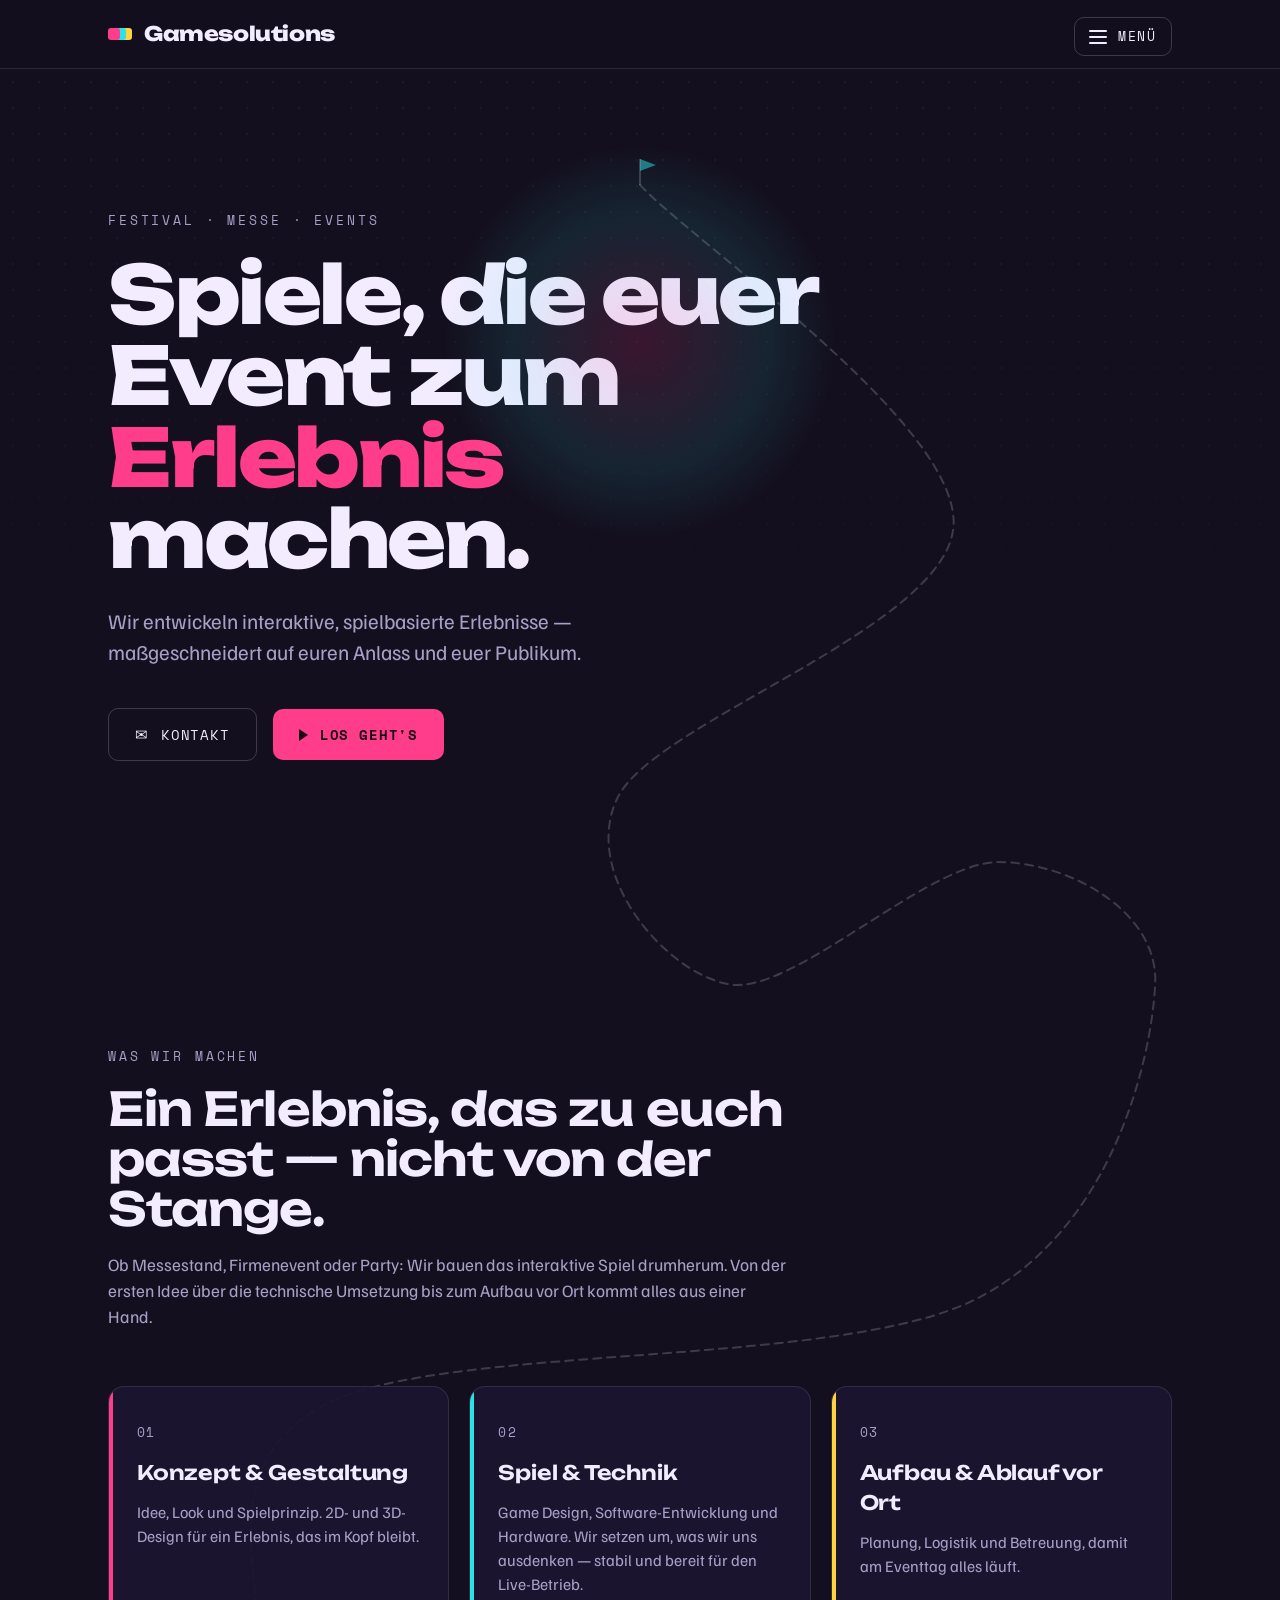
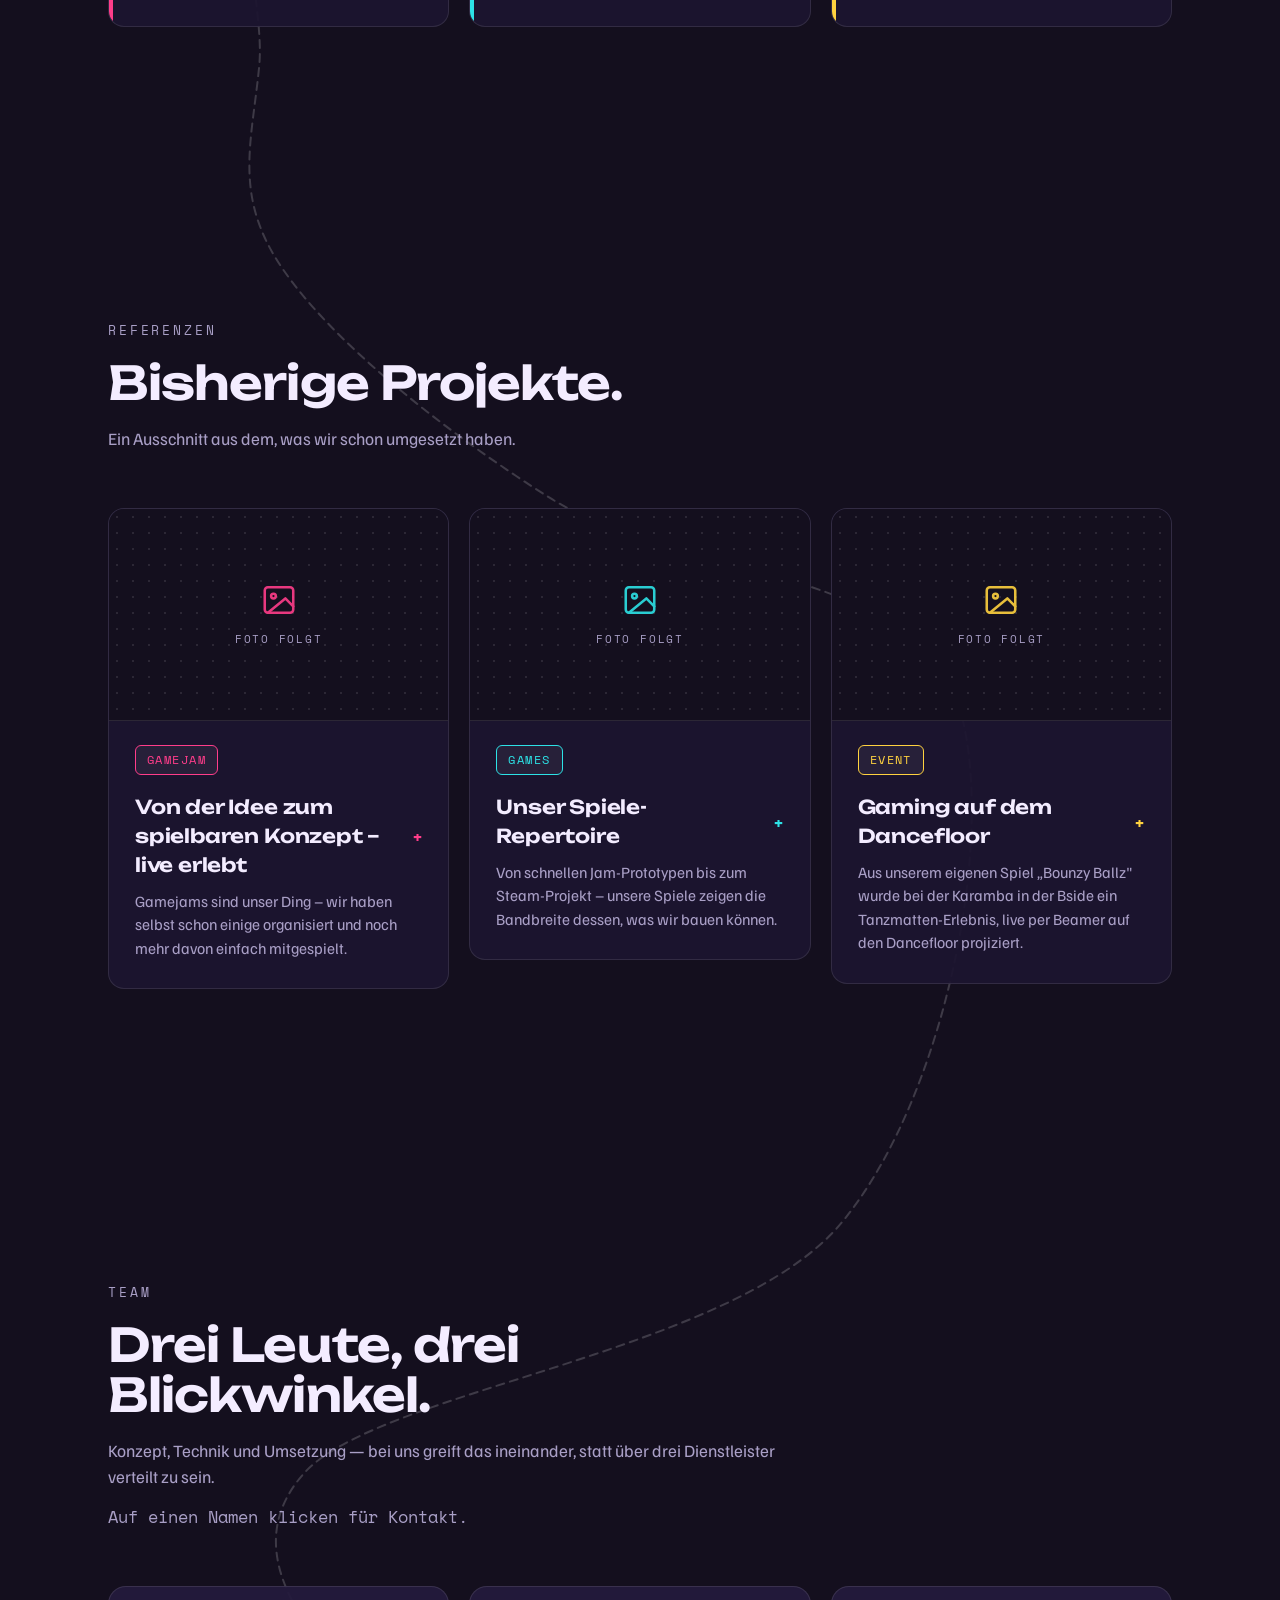
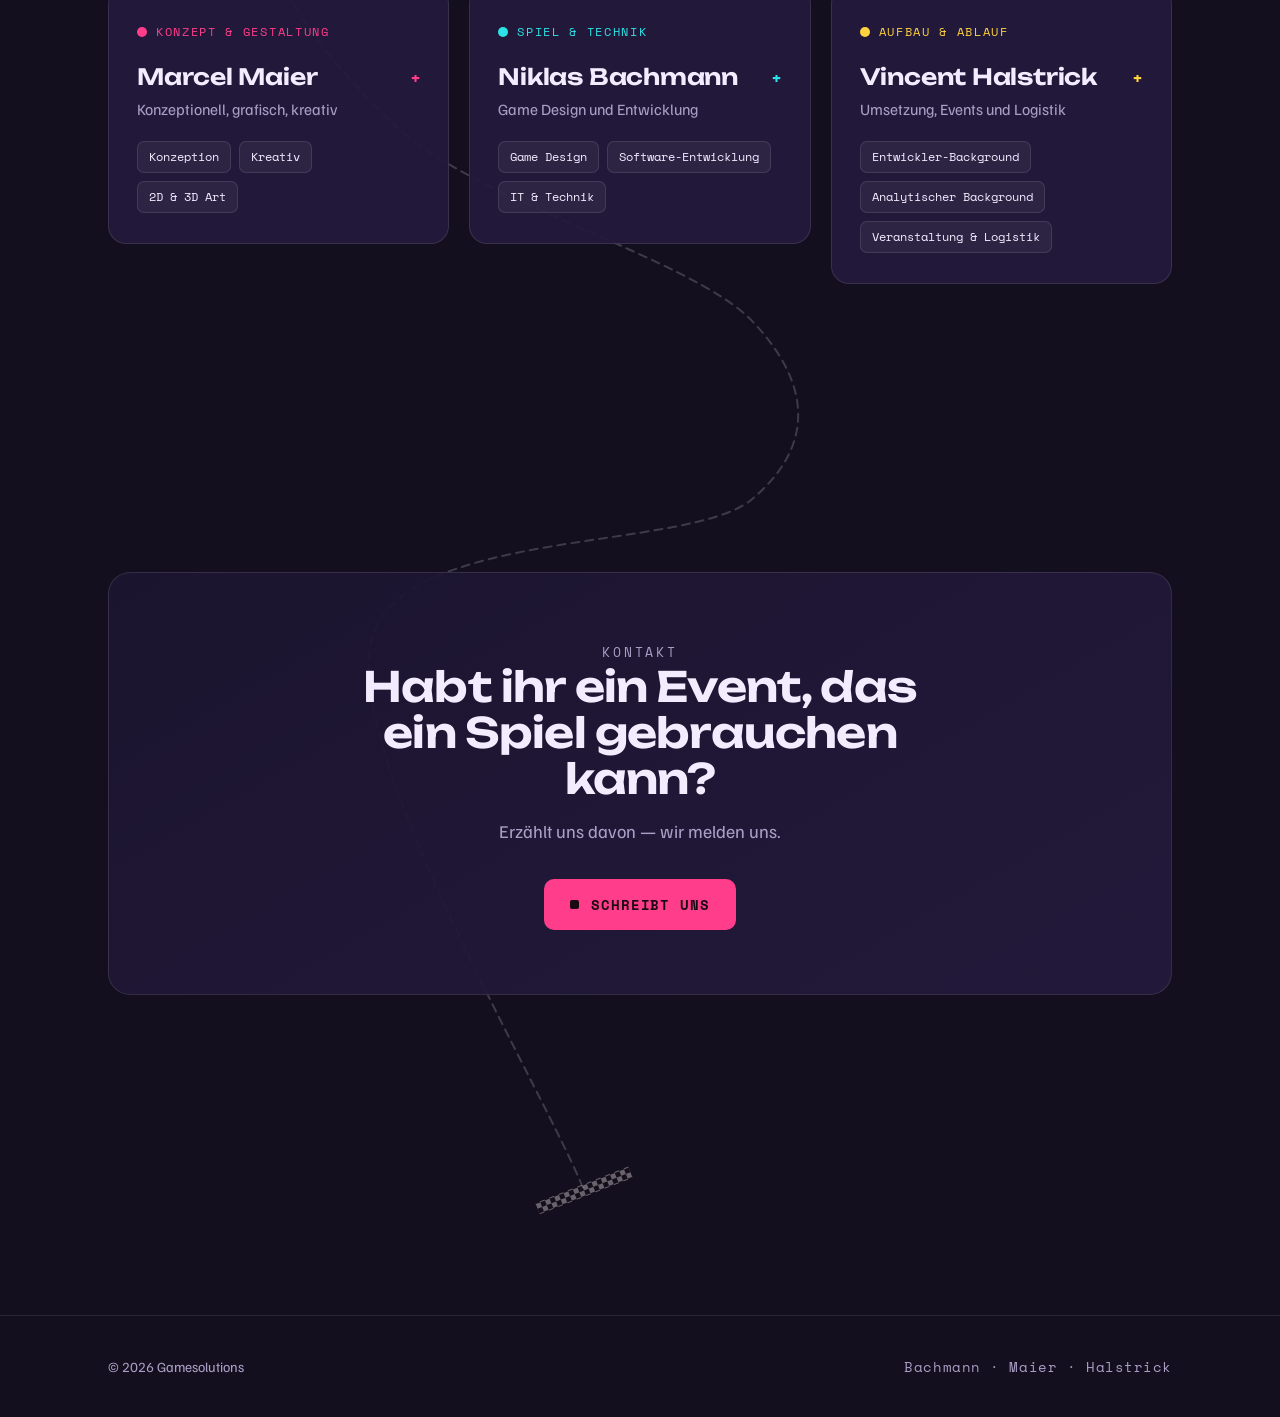
==== index.html @ 3e5c4d77 "Add files via upload" ====
<!DOCTYPE html>
<html lang="de">
<head>
<meta charset="UTF-8">
<meta name="viewport" content="width=device-width, initial-scale=1.0">
<title>Gamesolutions — Interaktive Erlebnisse für Event, Messe & Party</title>
<meta name="description" content="Gamesolutions entwickelt interaktive, spielbasierte Erlebnisse — maßgeschneidert für Events, Messen und Partys.">

<link rel="preconnect" href="https://fonts.googleapis.com">
<link rel="preconnect" href="https://fonts.gstatic.com" crossorigin>
<link href="https://fonts.googleapis.com/css2?family=Unbounded:wght@600;800&family=Familjen+Grotesk:wght@400;500;600&family=Space+Mono:wght@400;700&display=swap" rel="stylesheet">
<link rel="stylesheet" href="styles.css">
<link rel="stylesheet" href="game.css">
</head>
<body>

<header>
  <div class="wrap nav">
    <div class="brand"><span class="coin"></span><span class="brand-name">Gamesolutions</span></div>
    <span class="collect-badge" id="collectBadge">
      <span class="collect-icon" id="collectIcon" aria-hidden="true"></span>
      <span id="collectCount"></span>
    </span>
    <div class="menu" id="menu">
      <button class="menu-trigger" aria-expanded="false" aria-controls="menu-panel" aria-label="Menü öffnen">
        <span class="bars" aria-hidden="true"><span></span><span></span><span></span></span>
        <span>Menü</span>
      </button>
      <nav class="menu-panel" id="menu-panel" aria-label="Seitennavigation">
        <a href="#start">Start</a>
        <a href="#machen">Was wir machen</a>
        <a href="#referenzen">Referenzen</a>
        <a href="#team">Team</a>
        <a href="#kontakt">Kontakt</a>
      </nav>
    </div>
  </div>
</header>

<div class="spot" id="spot" aria-hidden="true"></div>

<svg id="gameTrack" class="game-track" aria-hidden="true">
  <defs>
    <linearGradient id="track-gradient" x1="0" y1="0" x2="0" y2="1">
      <stop class="tg-1" offset="0%"/>
      <stop class="tg-2" offset="50%"/>
      <stop class="tg-3" offset="100%"/>
    </linearGradient>
    <pattern id="finish-checker" width="10" height="10" patternUnits="userSpaceOnUse">
      <rect width="10" height="10" fill="#fff"/>
      <rect width="5" height="5" fill="#1a0a12"/>
      <rect x="5" y="5" width="5" height="5" fill="#1a0a12"/>
    </pattern>
  </defs>
  <path class="track-path"></path>
  <path class="track-edge track-edge-a"></path>
  <path class="track-edge track-edge-b"></path>
  <g class="track-collectibles"></g>
  <g class="track-start"></g>
  <g class="track-finish"></g>
</svg>

<!-- HERO -->
<section class="hero" id="start">
  <div class="wrap">
    <div class="hero-inner">
      <span class="eyebrow">Festival · Messe · Events</span>
      <h1>Spiele, die euer Event zum <span class="hl">Erlebnis</span> machen.</h1>
      <p class="lead">Wir entwickeln interaktive, spielbasierte Erlebnisse — maßgeschneidert auf euren Anlass und euer Publikum.</p>
      <div class="cta-row">
        <a class="btn btn-ghost" href="#kontakt"><span class="btn-icon" aria-hidden="true">✉</span>Kontakt</a>
        <button type="button" class="btn btn-primary" id="gameToggle" aria-pressed="false"><span class="game-icon" id="gameIcon" aria-hidden="true"></span>Los geht's</button>
      </div>
    </div>
  </div>
</section>

<!-- WAS WIR MACHEN -->
<section class="block" id="machen">
  <div class="wrap">
    <div class="section-head reveal">
      <span class="eyebrow">Was wir machen</span>
      <h2>Ein Erlebnis, das zu euch passt — nicht von der Stange.</h2>
      <p>Ob Messestand, Firmenevent oder Party: Wir bauen das interaktive Spiel drumherum. Von der ersten Idee über die technische Umsetzung bis zum Aufbau vor Ort kommt alles aus einer Hand.</p>
    </div>
    <div class="pillars">
      <div class="pillar reveal" tabindex="-1">
        <span class="num">01</span>
        <h3>Konzept &amp; Gestaltung</h3>
        <p>Idee, Look und Spielprinzip. 2D- und 3D-Design für ein Erlebnis, das im Kopf bleibt.</p>
      </div>
      <div class="pillar reveal" tabindex="-1">
        <span class="num">02</span>
        <h3>Spiel &amp; Technik</h3>
        <p>Game Design, Software-Entwicklung und Hardware. Wir setzen um, was wir uns ausdenken — stabil und bereit für den Live-Betrieb.</p>
      </div>
      <div class="pillar reveal" tabindex="-1">
        <span class="num">03</span>
        <h3>Aufbau &amp; Ablauf vor Ort</h3>
        <p>Planung, Logistik und Betreuung, damit am Eventtag alles läuft.</p>
      </div>
    </div>
  </div>
</section>

<!-- REFERENZEN -->
<section class="block" id="referenzen">
  <div class="wrap">
    <div class="section-head reveal">
      <span class="eyebrow">Referenzen</span>
      <h2>Bisherige Projekte.</h2>
      <p>Ein Ausschnitt aus dem, was wir schon umgesetzt haben.</p>
    </div>
    <div class="refs">
      <article class="ref reveal" role="button" tabindex="0" aria-expanded="false" aria-controls="ref-panel-1">
        <div class="ref-media">
          <img class="ref-img" src="resources/images/ref_gamejam.png" alt="Gamejam" onload="this.classList.add('is-loaded')" onerror="this.remove()">
          <div class="ref-placeholder">
            <svg viewBox="0 0 24 24" fill="none" stroke="currentColor" stroke-width="1.6" stroke-linecap="round" stroke-linejoin="round" aria-hidden="true">
              <rect x="3" y="4" width="18" height="16" rx="2"/><circle cx="8.5" cy="9.5" r="1.5"/><path d="M21 16l-5-5L5 20"/>
            </svg>
            <span class="ref-media-label">Foto folgt</span>
          </div>
        </div>
        <div class="ref-body">
          <div class="ref-top"><span class="ref-tag">Gamejam</span></div>
          <h3>Von der Idee zum spielbaren Konzept – live erlebt <span class="chev" aria-hidden="true">+</span></h3>
          <p>Gamejams sind unser Ding – wir haben selbst schon einige organisiert und noch mehr davon einfach mitgespielt.</p>
          <div class="ref-panel" id="ref-panel-1" hidden>
            <p>Gamejams sind bei uns keine einmalige Sache, sondern echte Leidenschaft: In kleinen Teams entwickelt man dabei innerhalb weniger Tage – oft an einem Wochenende – auf Basis eines zufälligen Themas ein komplettes Spiel. Wir haben selbst mehrere kleine Gamejams organisiert und moderiert – sowohl vor Ort als auch als Online-Event – und darüber hinaus an vielen weiteren als Teilnehmer mitgemacht. Uns geht's dabei nicht nur ums Coden und Konzipieren, sondern genauso ums Zusammensein: gemeinsam kreativ werden, sich gegenseitig weiterbringen und dabei selbst etwas dazulernen, aus einer guten Idee gemeinsam etwas Spielbares machen – und dabei einfach Spaß haben. Genau diese Erfahrung bringen wir mit, wenn wir Spielkonzepte für euer Event entwickeln.</p>
            <div class="ref-links">
              <a href="https://itch.io/jam/imgly" target="_blank" rel="noopener">itch.io/jam/imgly ↗</a>
              <a href="https://itch.io/jam/do-not-use-the-playground" target="_blank" rel="noopener">itch.io/jam/do-not-use-the-playground ↗</a>
            </div>
          </div>
        </div>
      </article>
      <article class="ref reveal" role="button" tabindex="0" aria-expanded="false" aria-controls="ref-panel-2">
        <div class="ref-media">
          <img class="ref-img" src="resources/images/ref_games.png" alt="Games" onload="this.classList.add('is-loaded')" onerror="this.remove()">
          <div class="ref-placeholder">
            <svg viewBox="0 0 24 24" fill="none" stroke="currentColor" stroke-width="1.6" stroke-linecap="round" stroke-linejoin="round" aria-hidden="true">
              <rect x="3" y="4" width="18" height="16" rx="2"/><circle cx="8.5" cy="9.5" r="1.5"/><path d="M21 16l-5-5L5 20"/>
            </svg>
            <span class="ref-media-label">Foto folgt</span>
          </div>
        </div>
        <div class="ref-body">
          <div class="ref-top"><span class="ref-tag">Games</span></div>
          <h3>Unser Spiele-Repertoire <span class="chev" aria-hidden="true">+</span></h3>
          <p>Von schnellen Jam-Prototypen bis zum Steam-Projekt – unsere Spiele zeigen die Bandbreite dessen, was wir bauen können.</p>
          <div class="ref-panel" id="ref-panel-2" hidden>
            <p>Ob Strategie, Action oder Survival – wir bewegen uns gerne in ganz unterschiedlichen Genres. Mit TimeWhip entwickeln wir ein taktisches Echtzeit-Strategiespiel mit Zeitmechanik und Rogue-Elementen. Tiny Bow Guy ist unsere moderne Neuinterpretation eines Klassikers aus den 90ern – ein charmantes Arcade-Actionspiel rund um einen kleinen Bogenschützen. Drill to Win entstand innerhalb weniger Stunden auf einem Gamejam: ein knackiges Bohrspiel mit Ressourcen-Mechanik, komplett aus einer spontanen Idee heraus umgesetzt. Und mit Mycofall zeigen wir, dass wir auch größere Projekte stemmen: ein Bullet-Hell-Survival-Spiel mit Koop-Modus, mittlerweile auch auf Steam zu finden. Von der kleinen Idee bis zum ausgewachsenen Release – genau dieses Spektrum an Erfahrung bringen wir in jedes Spielkonzept ein, das wir für euer Event entwickeln.</p>
            <div class="ref-links">
              <a href="https://store.steampowered.com/app/3701190/Mycofall/" target="_blank" rel="noopener">store.steampowered.com/app/3701190/Mycofall ↗</a>
              <a href="https://sharkblaster.itch.io/timewhip" target="_blank" rel="noopener">sharkblaster.itch.io/timewhip ↗</a>
              <a href="https://bantol.itch.io/drill-to-win" target="_blank" rel="noopener">bantol.itch.io/drill-to-win ↗</a>
              <a href="https://btopp.itch.io/tinybowguy" target="_blank" rel="noopener">btopp.itch.io/tinybowguy ↗</a>
            </div>
          </div>
        </div>
      </article>
      <article class="ref reveal" role="button" tabindex="0" aria-expanded="false" aria-controls="ref-panel-3">
        <div class="ref-media">
          <img class="ref-img" src="resources/images/ref_karamba.png" alt="Karamba" onload="this.classList.add('is-loaded')" onerror="this.remove()">
          <div class="ref-placeholder">
            <svg viewBox="0 0 24 24" fill="none" stroke="currentColor" stroke-width="1.6" stroke-linecap="round" stroke-linejoin="round" aria-hidden="true">
              <rect x="3" y="4" width="18" height="16" rx="2"/><circle cx="8.5" cy="9.5" r="1.5"/><path d="M21 16l-5-5L5 20"/>
            </svg>
            <span class="ref-media-label">Foto folgt</span>
          </div>
        </div>
        <div class="ref-body">
          <div class="ref-top"><span class="ref-tag">Event</span></div>
          <h3>Gaming auf dem Dancefloor <span class="chev" aria-hidden="true">+</span></h3>
          <p>Aus unserem eigenen Spiel „Bounzy Ballz" wurde bei der Karamba in der Bside ein Tanzmatten-Erlebnis, live per Beamer auf den Dancefloor projiziert.</p>
          <div class="ref-panel" id="ref-panel-3" hidden>
            <p>Bounzy Ballz ist ein von uns entwickeltes Arcade-Pinball-Spiel mit Neon-Optik, bei dem es um Highscores und große Combos geht – eigentlich gedacht zum Spielen am Bildschirm. Für die Karamba in der Bside haben wir daraus etwas ganz Neues gemacht: Statt Maus oder Touch steuert eine Tanzmatte das Spiel, projiziert per Beamer mitten auf den Dancefloor. Techno-Sound trifft auf ein Spielkonzept, das die Gäste körperlich in Bewegung bringt – wer punkten will, muss tanzen. Über mehrere Karamba-Veranstaltungen hinweg haben wir das Setup immer weiter verfeinert und passgenau auf das jeweilige Event zugeschnitten. Genau so gehen wir auch bei euch vor: ein bestehendes Konzept oder eine ganz neue Idee, angepasst an euren Ort, euer Publikum und den Vibe eures Events.</p>
            <div class="ref-links">
              <a href="https://b-side.ms/events/31de-karamba-strassenfest-aftershow" target="_blank" rel="noopener">b-side.ms/events/31de-karamba-strassenfest-aftershow ↗</a>
              <a href="https://btopp.itch.io/bounzyballz" target="_blank" rel="noopener">btopp.itch.io/bounzyballz ↗</a>
            </div>
          </div>
        </div>
      </article>
    </div>
  </div>
</section>

<!-- TEAM -->
<section class="block" id="team">
  <div class="wrap">
    <div class="section-head reveal">
      <span class="eyebrow">Team</span>
      <h2>Drei Leute, drei Blickwinkel.</h2>
      <p>Konzept, Technik und Umsetzung — bei uns greift das ineinander, statt über drei Dienstleister verteilt zu sein.</p>
      <p class="hint">Auf einen Namen klicken für Kontakt.</p>
    </div>
    <div class="team">
      <div class="player reveal" role="button" tabindex="0" aria-expanded="false" aria-controls="c-marcel">
        <span class="badge">Konzept &amp; Gestaltung</span>
        <h3>Marcel Maier <span class="chev" aria-hidden="true">+</span></h3>
        <div class="role">Konzeptionell, grafisch, kreativ</div>
        <div class="tags">
          <span class="tag">Konzeption</span>
          <span class="tag">Kreativ</span>
          <span class="tag">2D &amp; 3D Art</span>
        </div>
        <div class="contact-panel" id="c-marcel" hidden>
          <div class="person-photo">
            <img class="person-img" src="resources/images/team_marcel.png" alt="Marcel Maier" onload="this.classList.add('is-loaded')" onerror="this.remove()">
            <div class="person-placeholder">
              <svg viewBox="0 0 24 24" fill="none" stroke="currentColor" stroke-width="1.6" stroke-linecap="round" stroke-linejoin="round" aria-hidden="true"><circle cx="12" cy="8" r="4"/><path d="M4 21c0-4 3.5-7 8-7s8 3 8 7"/></svg>
              <span class="person-photo-label">Foto folgt</span>
            </div>
            <div class="person-overlay"><p class="person-info">Kurzinfo zu Marcel folgt hier.</p></div>
          </div>
          <div class="contact-line">✉ <a href="mailto:marcel@gamesolutions.example">marcel@gamesolutions.example</a></div>
          <div class="contact-line">🔗 <span class="contact-placeholder">Portfolio folgt</span></div>
        </div>
      </div>
      <div class="player reveal" role="button" tabindex="0" aria-expanded="false" aria-controls="c-niklas">
        <span class="badge">Spiel &amp; Technik</span>
        <h3>Niklas Bachmann <span class="chev" aria-hidden="true">+</span></h3>
        <div class="role">Game Design und Entwicklung</div>
        <div class="tags">
          <span class="tag">Game Design</span>
          <span class="tag">Software-Entwicklung</span>
          <span class="tag">IT &amp; Technik</span>
        </div>
        <div class="contact-panel" id="c-niklas" hidden>
          <div class="person-photo">
            <img class="person-img" src="resources/images/team_niklas.png" alt="Niklas Bachmann" onload="this.classList.add('is-loaded')" onerror="this.remove()">
            <div class="person-placeholder">
              <svg viewBox="0 0 24 24" fill="none" stroke="currentColor" stroke-width="1.6" stroke-linecap="round" stroke-linejoin="round" aria-hidden="true"><circle cx="12" cy="8" r="4"/><path d="M4 21c0-4 3.5-7 8-7s8 3 8 7"/></svg>
              <span class="person-photo-label">Foto folgt</span>
            </div>
            <div class="person-overlay"><p class="person-info">Kurzinfo zu Niklas folgt hier.</p></div>
          </div>
          <div class="contact-line">✉ <a href="mailto:niklasbachmann.code@gmail.com">niklasbachmann.code@gmail.com</a></div>
          <div class="contact-line">🔗 <a href="https://btopp.itch.io/" target="_blank" rel="noopener">btopp.itch.io</a></div>
        </div>
      </div>
      <div class="player reveal" role="button" tabindex="0" aria-expanded="false" aria-controls="c-vincent">
        <span class="badge">Aufbau &amp; Ablauf</span>
        <h3>Vincent Halstrick <span class="chev" aria-hidden="true">+</span></h3>
        <div class="role">Umsetzung, Events und Logistik</div>
        <div class="tags">
          <span class="tag">Entwickler-Background</span>
          <span class="tag">Analytischer Background</span>
          <span class="tag">Veranstaltung &amp; Logistik</span>
        </div>
        <div class="contact-panel" id="c-vincent" hidden>
          <div class="person-photo">
            <img class="person-img" src="resources/images/team_vincent.png" alt="Vincent Halstrick" onload="this.classList.add('is-loaded')" onerror="this.remove()">
            <div class="person-placeholder">
              <svg viewBox="0 0 24 24" fill="none" stroke="currentColor" stroke-width="1.6" stroke-linecap="round" stroke-linejoin="round" aria-hidden="true"><circle cx="12" cy="8" r="4"/><path d="M4 21c0-4 3.5-7 8-7s8 3 8 7"/></svg>
              <span class="person-photo-label">Foto folgt</span>
            </div>
            <div class="person-overlay"><p class="person-info">Kurzinfo zu Vincent folgt hier.</p></div>
          </div>
          <div class="contact-line">✉ <a href="mailto:vincent@gamesolutions.example">vincent@gamesolutions.example</a></div>
          <div class="contact-line">🔗 <span class="contact-placeholder">Portfolio folgt</span></div>
        </div>
      </div>
    </div>
  </div>
</section>

<!-- KONTAKT -->
<section class="block" id="kontakt">
  <div class="wrap">
    <div class="contact reveal">
      <span class="eyebrow">Kontakt</span>
      <h2>Habt ihr ein Event, das ein Spiel gebrauchen kann?</h2>
      <p>Erzählt uns davon — wir melden uns.</p>
      <a class="btn btn-primary" href="mailto:niklasbachmann.code@gmail.com"><span class="blink"></span>Schreibt uns</a>
    </div>
  </div>
</section>

<canvas id="gameTrail" class="game-trail" aria-hidden="true"></canvas>
<div class="game-sprite" id="gameSprite" aria-hidden="true"></div>

<footer>
  <div class="wrap foot">
    <span>© 2026 Gamesolutions</span>
    <span class="names">Bachmann · Maier · Halstrick</span>
  </div>
</footer>

<script src="script.js"></script>
<script src="game.js"></script>

</body>
</html>
---- styles.css ----
:root{
  --ink:#140F1E;
  --ink-2:#1C1530;
  --card:#241A3D;
  --cloud:#F3ECFF;
  --muted:#A99FC6;
  --pink:#FF3D8A;   /* Marcel · Konzept & Gestaltung */
  --cyan:#2DE2E6;   /* Niklas · Spiel & Technik */
  --gold:#FFD23F;   /* Vincent · Aufbau & Ablauf */
  --line:rgba(255,255,255,.10);
  --line-2:rgba(255,255,255,.18);
}

*{box-sizing:border-box;margin:0;padding:0}
html{scroll-behavior:smooth}
body{
  background:var(--ink);
  color:var(--cloud);
  font-family:"Familjen Grotesk",system-ui,sans-serif;
  font-size:18px;
  line-height:1.5;
  -webkit-font-smoothing:antialiased;
  overflow-x:hidden;
}
a{color:inherit;text-decoration:none}

.wrap{width:100%;max-width:1120px;margin:0 auto;padding:0 28px}

.eyebrow{
  font-family:"Space Mono",monospace;
  font-size:13px;
  letter-spacing:.22em;
  text-transform:uppercase;
  color:var(--muted);
}

/* ---------- Header ---------- */
header{
  position:sticky;top:0;z-index:50;
  background:rgba(20,15,30,.72);
  backdrop-filter:blur(12px);
  border-bottom:1px solid var(--line);
}
.nav{display:flex;align-items:center;justify-content:space-between;height:68px}
.brand{
  font-family:"Unbounded",sans-serif;
  font-weight:800;font-size:20px;letter-spacing:-.02em;
  display:flex;align-items:center;gap:10px;
}
.brand .coin{
  width:12px;height:12px;border-radius:3px;
  background:var(--pink);
  box-shadow:6px 0 0 var(--cyan),12px 0 0 var(--gold);
  margin-right:14px;
}
.menu{position:relative}
.menu-trigger{
  all:unset;cursor:pointer;display:inline-flex;align-items:center;gap:11px;
  padding:9px 14px;border-radius:10px;border:1px solid var(--line-2);
  font-family:"Space Mono",monospace;font-size:13px;letter-spacing:.14em;text-transform:uppercase;color:var(--cloud);
  transition:border-color .18s,color .18s;
}
.menu:hover .menu-trigger,.menu.open .menu-trigger,.menu-trigger:hover{border-color:var(--cyan);color:var(--cyan)}
.menu-trigger:focus-visible{outline:2px solid var(--cyan);outline-offset:3px}
.bars{display:inline-flex;flex-direction:column;gap:4px;width:18px}
.bars span{display:block;height:2px;width:100%;background:currentColor;border-radius:2px;transition:transform .22s ease,opacity .18s ease}
.menu.open .bars span:nth-child(1){transform:translateY(6px) rotate(45deg)}
.menu.open .bars span:nth-child(2){opacity:0}
.menu.open .bars span:nth-child(3){transform:translateY(-6px) rotate(-45deg)}

.menu-panel{
  position:absolute;top:100%;right:0;min-width:230px;display:grid;padding:10px;
  background:var(--card);border:1px solid var(--line-2);border-radius:14px;
  box-shadow:0 24px 50px -20px rgba(0,0,0,.7);
  opacity:0;visibility:hidden;transform:translateY(-6px);
  transition:opacity .18s ease,transform .18s ease,visibility .18s;
}
/* transparente Brücke, damit der Weg von Button zu Panel nicht abreißt */
.menu-panel::before{content:"";position:absolute;left:0;right:0;top:-14px;height:16px}
.menu:hover .menu-panel,
.menu:focus-within .menu-panel,
.menu.open .menu-panel{opacity:1;visibility:visible;transform:translateY(8px)}
.menu-panel a{padding:11px 14px;border-radius:9px;color:var(--muted);font-size:15px;transition:background .15s,color .15s}
.menu-panel a:hover,.menu-panel a:focus-visible{background:rgba(255,255,255,.06);color:var(--cloud)}
.menu-panel a:focus-visible{outline:2px solid var(--cyan);outline-offset:-2px}

/* ---------- Hero ---------- */
.hero{position:relative;min-height:92vh;display:flex;align-items:center;overflow:hidden}
/* faint pixel grid */
.hero::before{
  content:"";position:absolute;inset:0;
  background-image:radial-gradient(rgba(255,255,255,.14) 1px,transparent 1.4px);
  background-size:26px 26px;
  opacity:.35;
  mask-image:linear-gradient(to bottom,black,transparent 85%);
  -webkit-mask-image:linear-gradient(to bottom,black,transparent 85%);
}
/* cursor spotlight — a moving light in a dark venue, folgt der Maus über die ganze Seite */
.spot{
  position:fixed;inset:0;pointer-events:none;z-index:5;
  background:radial-gradient(320px circle at var(--mx,50%) var(--my,38%),
    rgba(255,61,138,.16),rgba(45,226,230,.10) 40%,transparent 62%);
  transition:background .12s ease-out,opacity .3s ease;
}
body.game-active .spot{opacity:0} /* während des Spiels übernimmt der Glow am Charakter */
.hero .wrap{position:relative;z-index:2}
.hero-inner{max-width:820px;padding:120px 0}
.hero h1{
  font-family:"Unbounded",sans-serif;
  font-weight:800;
  font-size:clamp(2.6rem,6.4vw,5rem);
  line-height:1.02;
  letter-spacing:-.03em;
  margin:22px 0 26px;
}
.hero h1 .hl{color:var(--pink)}
.hero p.lead{font-size:clamp(1.05rem,2vw,1.3rem);color:var(--muted);max-width:620px}

.cta-row{display:flex;flex-wrap:wrap;gap:16px;align-items:center;margin-top:40px}
.btn{
  font-family:"Space Mono",monospace;
  font-size:14px;letter-spacing:.06em;text-transform:uppercase;
  padding:15px 26px;border-radius:10px;
  display:inline-flex;align-items:center;gap:12px;
  background:transparent;border:none;cursor:pointer;
  transition:transform .16s ease,box-shadow .16s ease,background .16s ease;
}
.btn-primary{background:var(--pink);color:#1a0a12;font-weight:700}
.btn-primary:hover,.btn-primary:focus-visible,.btn-primary.char-hover{transform:translateY(-2px);box-shadow:0 12px 30px -10px var(--pink)}
.btn-ghost{border:1px solid var(--line-2);color:var(--cloud)}
.btn-ghost:hover,.btn-ghost:focus-visible,.btn-ghost.char-hover{border-color:var(--cyan);color:var(--cyan)}
.btn:focus-visible{outline:2px solid var(--cyan);outline-offset:4px}
.blink{width:9px;height:9px;border-radius:2px;background:#1a0a12;animation:blink 1.1s steps(1) infinite}
@keyframes blink{50%{opacity:0}}
.btn-icon{font-size:15px;line-height:1}

/* ---------- Section base ---------- */
section.block{padding:144px 0;scroll-margin-top:80px}
#kontakt{padding-bottom:320px} /* extra Platz, damit der letzte Streckenabschnitt unterhalb der .contact-Kachel enden kann */
.section-head{max-width:680px;margin-bottom:56px}
.section-head h2{
  font-family:"Unbounded",sans-serif;font-weight:600;
  font-size:clamp(1.9rem,4vw,2.9rem);line-height:1.08;letter-spacing:-.02em;
  margin:16px 0 18px;
}
.section-head p{color:var(--muted);font-size:1.08rem}

/* ---------- Pillars ---------- */
.pillars{display:grid;grid-template-columns:repeat(3,1fr);gap:20px}
.pillar{
  background:rgba(28,21,48,.93);border:1px solid var(--line);border-radius:16px;
  padding:30px 28px;position:relative;overflow:hidden;
  transition:transform .2s ease,border-color .2s ease,box-shadow .2s ease;
}
.pillar:hover,.pillar:focus-visible,.pillar.char-hover{transform:translateY(-4px);border-color:var(--c);box-shadow:0 16px 32px -22px var(--c)}
.pillar .num{font-family:"Space Mono",monospace;font-size:13px;color:var(--muted);letter-spacing:.1em}
.pillar h3{font-family:"Unbounded",sans-serif;font-weight:600;font-size:1.25rem;margin:14px 0 12px;letter-spacing:-.01em}
.pillar p{color:var(--muted);font-size:1rem}
.pillar::after{content:"";position:absolute;left:0;top:0;height:100%;width:4px;background:var(--c)}
.pillar:nth-child(1){--c:var(--pink)}
.pillar:nth-child(2){--c:var(--cyan)}
.pillar:nth-child(3){--c:var(--gold)}

/* ---------- Team ---------- */
.team{display:grid;grid-template-columns:repeat(3,1fr);gap:20px;align-items:start}
.player{
  background:rgba(36,26,61,.93);border:1px solid var(--line);border-radius:18px;
  padding:30px 28px;cursor:pointer;
  transition:transform .2s ease,border-color .2s ease,box-shadow .2s ease;
}
.player:hover,.player:focus-visible,.player:focus-within,.player.char-hover{transform:translateY(-5px);border-color:var(--pc);box-shadow:0 20px 40px -24px var(--pc)}
.player:focus-visible{outline:2px solid var(--pc);outline-offset:4px}
.player .badge{
  font-family:"Space Mono",monospace;font-size:12px;letter-spacing:.14em;text-transform:uppercase;
  color:var(--pc);display:inline-flex;align-items:center;gap:9px;
}
.player .badge::before{content:"";width:10px;height:10px;border-radius:50%;background:var(--pc)}
.player h3{
  font-family:"Unbounded",sans-serif;font-weight:600;font-size:1.4rem;
  margin:16px 0 4px;letter-spacing:-.01em;
  display:flex;align-items:center;justify-content:space-between;gap:12px;
}
.player .role{color:var(--muted);font-size:.98rem;margin-bottom:20px}
.player .chev{font-family:"Space Mono",monospace;font-size:1.15rem;color:var(--pc);transition:transform .2s ease;line-height:1}
.player.open .chev{transform:rotate(45deg)}
.tags{display:flex;flex-wrap:wrap;gap:8px}
.tag{
  font-family:"Space Mono",monospace;font-size:12px;
  padding:6px 11px;border-radius:7px;
  background:rgba(255,255,255,.05);border:1px solid var(--line);color:var(--cloud);
}
.player:nth-child(1){--pc:var(--pink)}
.player:nth-child(2){--pc:var(--cyan)}
.player:nth-child(3){--pc:var(--gold)}

/* klickbare Kontakt-Kachel + Kontakt-Panel */
.hint{font-family:"Space Mono",monospace;font-size:13px;color:var(--muted);margin-top:14px}

.contact-panel{margin-top:20px;padding-top:18px;border-top:1px solid var(--line);display:grid;gap:10px}
.contact-panel[hidden]{display:none}
.contact-line{font-family:"Space Mono",monospace;font-size:14px;display:flex;gap:10px;align-items:center;color:var(--muted)}
.contact-line a{color:var(--pc);word-break:break-all}
.contact-line a:hover,.contact-line a:focus-visible{text-decoration:underline}
.contact-placeholder{font-style:italic;opacity:.7}

/* Personen-Foto (Platzhalter) mit Infotext-Overlay */
.person-photo{
  position:relative;aspect-ratio:4/3;border-radius:12px;overflow:hidden;
  border:1px solid var(--line);
  background-color:var(--ink);
  background-image:radial-gradient(rgba(255,255,255,.10) 1px,transparent 1.4px);
  background-size:14px 14px;
}
.person-img{position:absolute;inset:0;width:100%;height:100%;object-fit:cover}
.person-placeholder{
  position:absolute;inset:0;
  display:flex;flex-direction:column;align-items:center;justify-content:center;gap:10px;
  color:var(--pc);
}
.person-img.is-loaded ~ .person-placeholder{display:none}
.person-placeholder svg{width:42px;height:42px;opacity:.9}
.person-photo-label{font-family:"Space Mono",monospace;font-size:11px;letter-spacing:.16em;text-transform:uppercase;color:var(--muted)}
.person-overlay{
  position:absolute;left:0;right:0;bottom:0;z-index:2;padding:30px 16px 14px;
  background:linear-gradient(to top,rgba(9,6,15,.94),rgba(9,6,15,.55) 55%,transparent);
}
.person-info{font-family:"Familjen Grotesk",sans-serif;font-size:14px;line-height:1.4;color:var(--cloud);margin:0}

/* ---------- Referenzen ---------- */
.refs{display:grid;grid-template-columns:repeat(3,1fr);gap:20px;align-items:start}
.ref{
  background:rgba(28,21,48,.93);border:1px solid var(--line);border-radius:16px;overflow:hidden;
  display:flex;flex-direction:column;cursor:pointer;
  transition:transform .2s ease,border-color .2s ease,box-shadow .2s ease;
}
.ref:hover,.ref:focus-visible,.ref.char-hover{transform:translateY(-4px);border-color:var(--rc);box-shadow:0 16px 32px -22px var(--rc)}
.ref:focus-visible{outline:2px solid var(--rc);outline-offset:4px}
.ref-media{
  position:relative;aspect-ratio:16/10;overflow:hidden;
  background-color:var(--ink);
  background-image:radial-gradient(rgba(255,255,255,.10) 1px,transparent 1.4px);
  background-size:16px 16px;
  border-bottom:1px solid var(--line);
}
.ref-img{position:absolute;inset:0;width:100%;height:100%;object-fit:cover}
.ref-placeholder{
  position:absolute;inset:0;
  display:flex;flex-direction:column;align-items:center;justify-content:center;gap:12px;
  color:var(--rc,var(--muted));
}
.ref-img.is-loaded ~ .ref-placeholder{display:none}
.ref-placeholder svg{width:38px;height:38px;opacity:.9}
.ref-media-label{font-family:"Space Mono",monospace;font-size:11px;letter-spacing:.16em;text-transform:uppercase;color:var(--muted)}
.ref-body{display:flex;flex-direction:column;padding:24px 26px 28px}
.ref-top{display:flex;justify-content:space-between;align-items:center}
.ref-tag{
  font-family:"Space Mono",monospace;font-size:12px;letter-spacing:.12em;text-transform:uppercase;
  padding:5px 11px;border-radius:6px;background:rgba(255,255,255,.05);
  border:1px solid var(--rc,var(--line-2));color:var(--rc,var(--cloud));
}
.ref-year{font-family:"Space Mono",monospace;font-size:13px;color:var(--muted)}
.ref h3{
  font-family:"Unbounded",sans-serif;font-weight:600;font-size:1.2rem;
  margin:18px 0 10px;letter-spacing:-.01em;
  display:flex;align-items:center;justify-content:space-between;gap:12px;
}
.ref p{color:var(--muted);font-size:.98rem}
.ref .chev{font-family:"Space Mono",monospace;font-size:1.15rem;color:var(--rc);transition:transform .2s ease;line-height:1}
.ref.open .chev{transform:rotate(45deg)}
.ref-panel{margin-top:14px;padding-top:14px;border-top:1px solid var(--line)}
.ref-panel[hidden]{display:none}
.ref-links{display:flex;flex-direction:column;gap:8px;margin-top:14px}
.ref-links a{font-family:"Space Mono",monospace;font-size:14px;color:var(--rc);word-break:break-all}
.ref-links a:hover,.ref-links a:focus-visible{text-decoration:underline}
.ref:nth-child(1){--rc:var(--pink)}
.ref:nth-child(2){--rc:var(--cyan)}
.ref:nth-child(3){--rc:var(--gold)}

/* ---------- Contact ---------- */
.contact{
  border-radius:22px;background:linear-gradient(150deg,rgba(28,21,48,.93),rgba(36,26,61,.93));border:1px solid var(--line);
  padding:64px 48px;text-align:center;cursor:pointer;
  transition:transform .2s ease,border-color .2s ease,box-shadow .2s ease;
}
.contact:hover,.contact:focus-within,.contact.char-hover{transform:translateY(-4px);border-color:var(--pink);box-shadow:0 16px 32px -22px var(--pink)}
.contact h2{font-family:"Unbounded",sans-serif;font-weight:600;font-size:clamp(1.8rem,3.6vw,2.6rem);line-height:1.1;letter-spacing:-.02em;max-width:620px;margin:0 auto 16px}
.contact p{color:var(--muted);max-width:480px;margin:0 auto 34px}

/* ---------- Footer ---------- */
footer{border-top:1px solid var(--line);padding:40px 0;color:var(--muted);font-size:14px}
.foot{display:flex;flex-wrap:wrap;gap:16px;justify-content:space-between;align-items:center}
.foot .names{font-family:"Space Mono",monospace;letter-spacing:.04em}

/* ---------- Reveal on scroll ---------- */
.reveal{opacity:0;transform:translateY(20px);transition:opacity .6s ease,transform .6s ease}
.reveal.in{opacity:1;transform:none}

/* ---------- Responsive ---------- */
@media (max-width:860px){
  .pillars,.team,.refs{grid-template-columns:1fr}
  .hero-inner{padding:90px 0}
  .contact{padding:48px 26px}
}
@media (max-width:420px){
  .brand-name{display:none} /* nur noch das Icon, damit der Punktestand beim Spielen genug Platz hat */
  .brand .coin{margin-right:0}
}
@media (prefers-reduced-motion:reduce){
  *{scroll-behavior:auto!important}
  .spot,.blink{animation:none;transition:none}
  .reveal{opacity:1;transform:none;transition:none}
}
---- game.css ----
/* ============================================================
   SPIEL-MODUL — Styles vollständig getrennt vom restlichen Layout.
   Wird nur gebraucht, wenn GAME_ENABLED in game.js auf true steht.
   ============================================================ */

.game-icon{
  display:inline-block;flex:none;
  width:0;height:0;
  border-style:solid;border-width:6px 0 6px 9px;
  border-color:transparent transparent transparent #1a0a12;
  animation:blink 1.1s steps(1) infinite;
}
.game-icon.is-playing{
  width:9px;height:9px;border:none;border-radius:2px;
  background:#1a0a12;
}

/* ---------- Rennstrecke ---------- */
.game-track{position:absolute;top:0;left:0;width:100%;pointer-events:none;z-index:-1}
.tg-1{stop-color:var(--pink)}
.tg-2{stop-color:var(--cyan)}
.tg-3{stop-color:var(--gold)}
.track-path{
  fill:none;stroke:var(--line-2);stroke-width:2;stroke-dasharray:8 6;stroke-linecap:round;
  transition:opacity .3s ease;
}
body.game-active .track-path{opacity:0}
.track-edge{
  fill:none;stroke:var(--line-2);stroke-width:2;stroke-linecap:round;
  opacity:0;
  transition:stroke .3s ease,stroke-width .3s ease,filter .3s ease,opacity .3s ease;
}
body.game-active .track-edge{
  opacity:1;
  stroke:url(#track-gradient);stroke-width:2.5;
  filter:drop-shadow(0 0 6px rgba(45,226,230,.5));
  stroke-dasharray:10 8;
  animation:track-flow 2s linear infinite;
}
@keyframes track-flow{to{stroke-dashoffset:-36}}
.start-pole{stroke:var(--line-2);stroke-width:2;transition:stroke .3s ease}
.start-pennant{fill:var(--cyan);opacity:.5;transition:opacity .3s ease,fill .3s ease}
body.game-active .start-pole{stroke:var(--cyan)}
body.game-active .start-pennant{opacity:1;filter:drop-shadow(0 0 6px var(--cyan))}
.finish-bar{fill:url(#finish-checker);opacity:.35;transition:opacity .3s ease}
body.game-active .finish-bar{opacity:1;filter:drop-shadow(0 0 6px rgba(255,255,255,.5))}
.collectible{
  opacity:0;transform-origin:center;
  transition:opacity .3s ease,filter .3s ease;
  animation:collectible-pulse 1.6s ease-in-out infinite;
}
body.game-active .collectible{
  opacity:.85;
  filter:drop-shadow(0 0 4px var(--glow)) drop-shadow(0 0 10px var(--glow));
}
.collectible.collected{opacity:0!important;transition:opacity .4s ease,transform .4s ease;transform:scale(2)}
@keyframes collectible-pulse{50%{opacity:.45}}
.collect-badge{
  display:none;align-items:center;gap:12px;
  font-family:"Space Mono",monospace;font-size:14px;color:var(--cloud);
}
body.game-active .collect-badge,body.game-finished .collect-badge{display:inline-flex}
.collect-icon{
  width:14px;height:14px;flex:none;
  border-radius:50%;
  background:var(--muted);
  transition:background .3s ease;
}
body.game-active .collect-icon{background:var(--gold)}
.collect-icon.win{
  border-radius:0;
  clip-path:polygon(50% 0%, 61% 35%, 98% 35%, 68% 57%, 79% 91%, 50% 70%, 21% 91%, 32% 57%, 2% 35%, 39% 35%);
  background:var(--gold);
  filter:drop-shadow(0 0 6px var(--gold));
  animation:win-pop .5s cubic-bezier(.34,1.56,.64,1);
}
@keyframes win-pop{
  0%{transform:scale(0) rotate(-20deg)}
  60%{transform:scale(1.25) rotate(8deg)}
  100%{transform:scale(1) rotate(0deg)}
}
#collectCount{display:inline-block;transform-origin:center}
#collectCount.count-pop{animation:count-pop .35s ease}
@keyframes count-pop{
  0%{transform:scale(1)}
  45%{transform:scale(1.4)}
  100%{transform:scale(1)}
}

/* ---------- Game Sprite ---------- */
.game-trail{position:fixed;inset:0;pointer-events:none;z-index:9998;display:none}
body.game-active .game-trail{display:block}
.game-sprite{
  position:fixed;top:0;left:0;
  width:20px;height:20px;border-radius:5px;
  background:var(--pink);
  box-shadow:10px 0 0 var(--cyan),20px 0 0 var(--gold);
  pointer-events:none;z-index:9999;
  display:none;
}
.game-sprite::before{
  content:"";
  position:absolute;
  left:20px;top:10px; /* = SPRITE_CENTER_X/Y aus game.js: visuelle Mitte des 40x20px-Sprites */
  width:150px;height:150px;
  transform:translate(-50%,-50%);
  border-radius:50%;
  background:radial-gradient(circle, rgba(255,61,138,.22), rgba(45,226,230,.14) 45%, transparent 70%);
  filter:blur(6px);
  z-index:-1;
  pointer-events:none;
}
body.game-active,body.game-active *{cursor:none!important} /* Nachfahren mit eigenem cursor (Buttons, Kacheln, Menü) übersteuern sonst die Vererbung */
body.game-active .game-sprite{display:block}
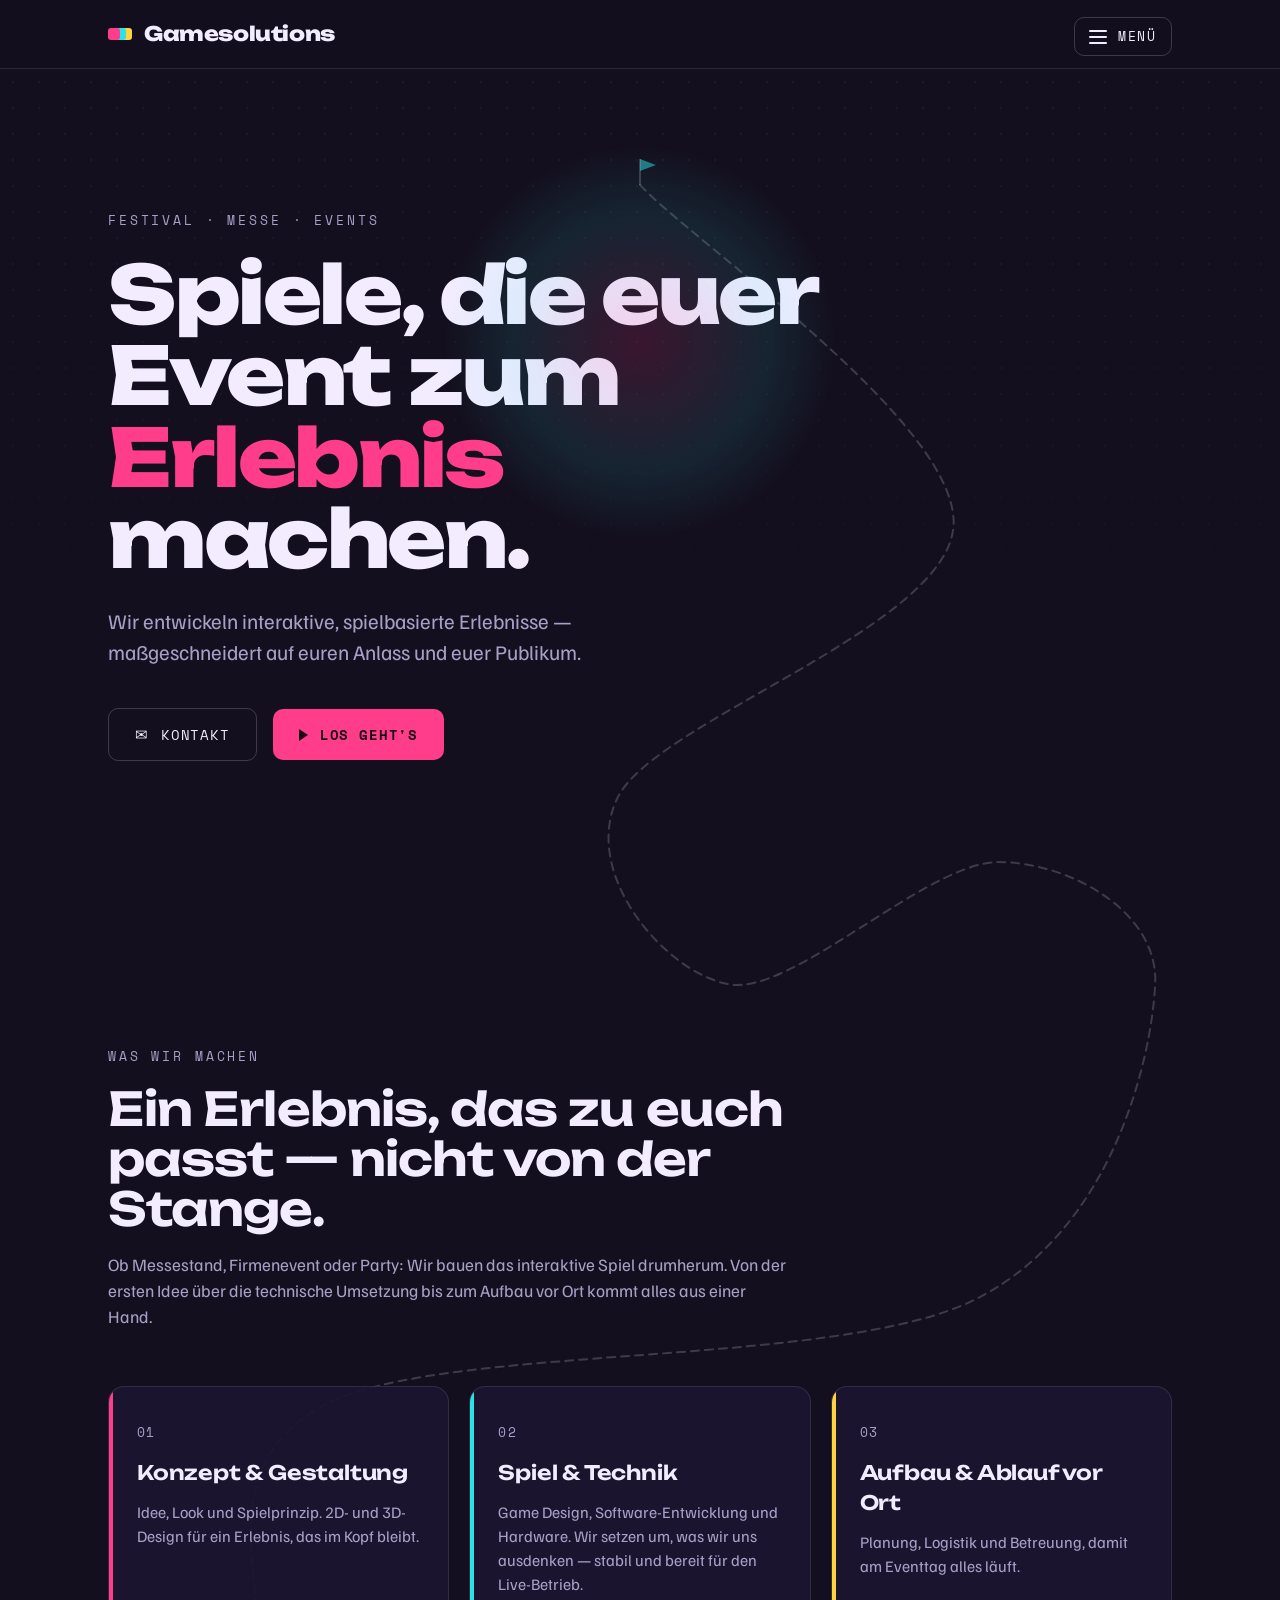
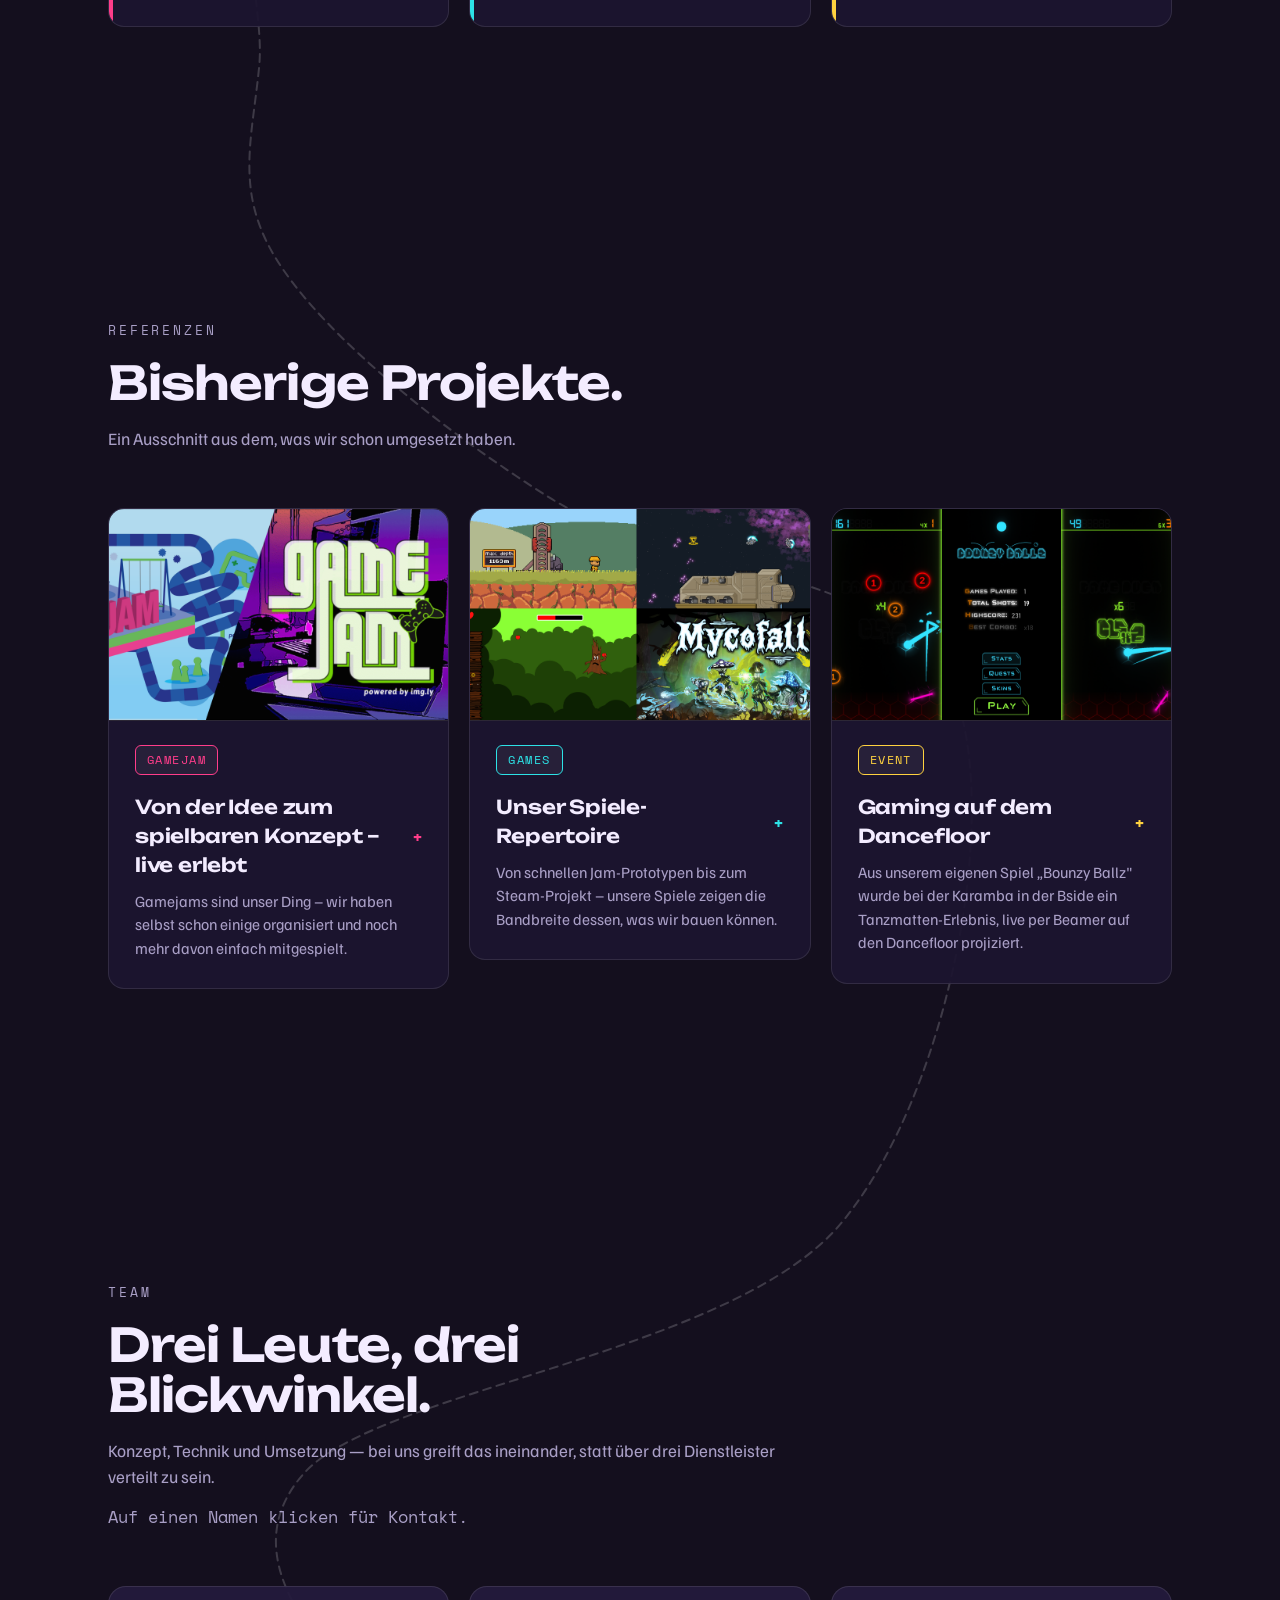
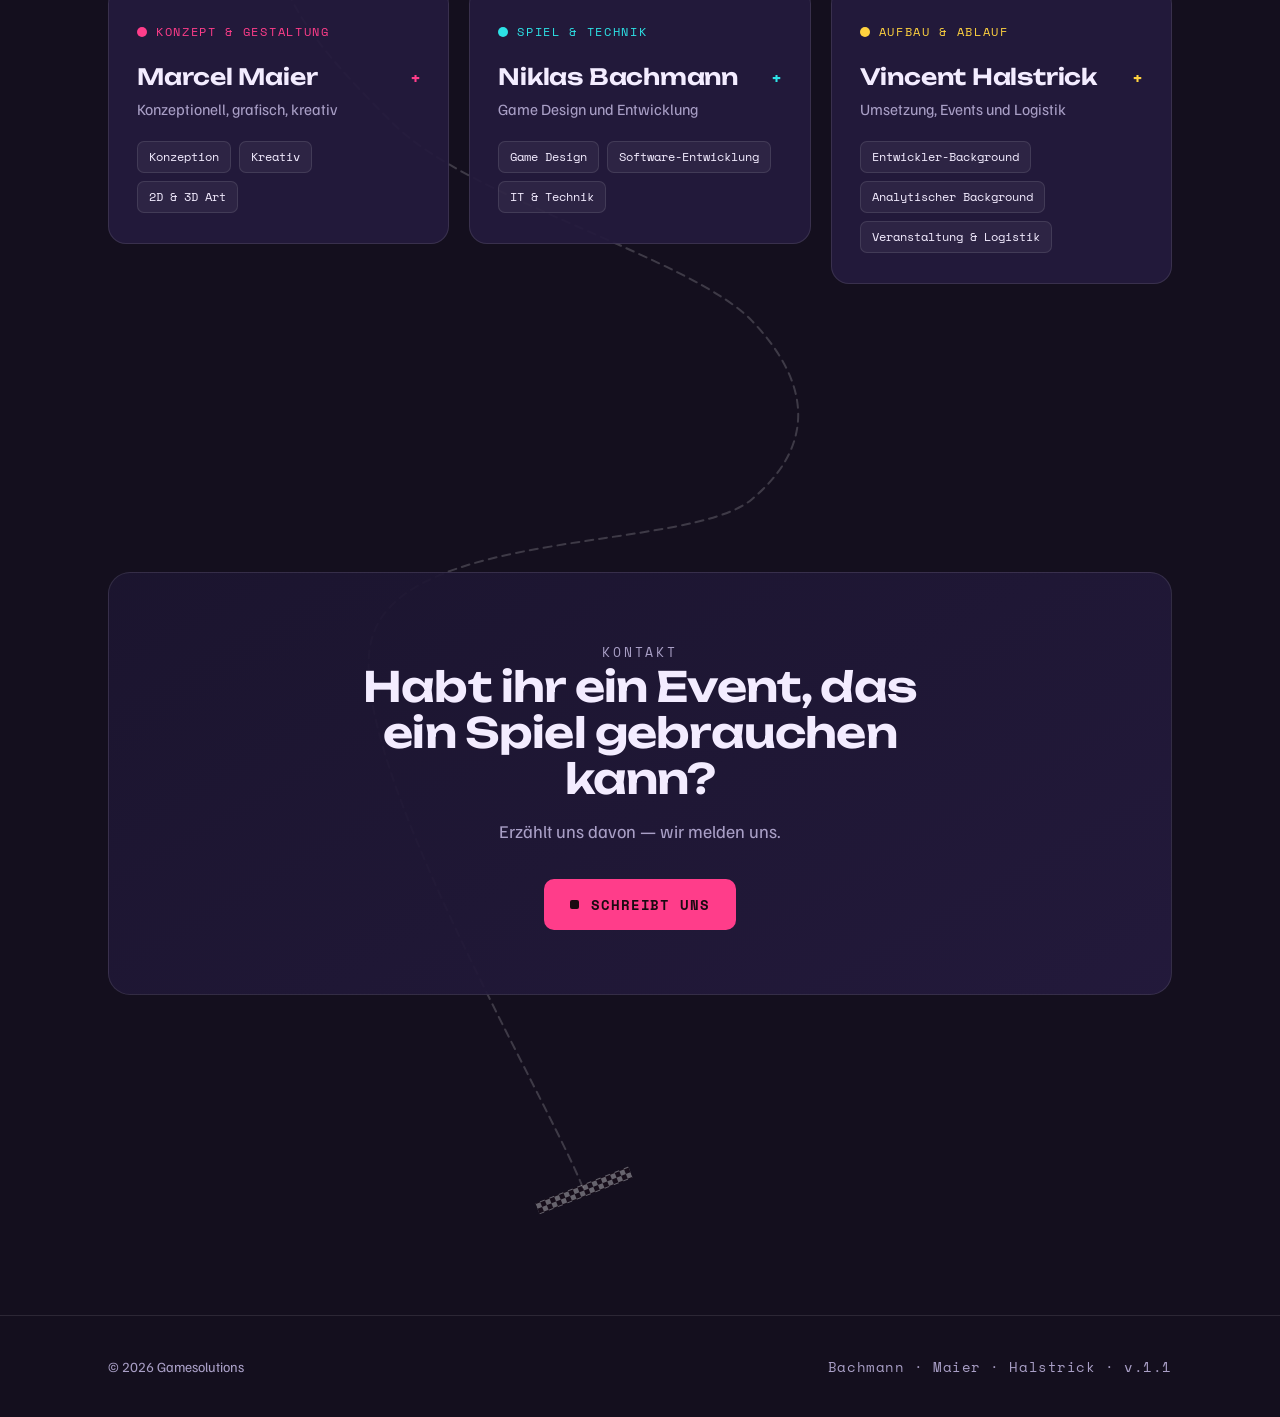
==== commit b0b85ff0: "Add files via upload" ====
--- a/index.html
+++ b/index.html
@@ -72,6 +72,15 @@
         <button type="button" class="btn btn-primary" id="gameToggle" aria-pressed="false"><span class="game-icon" id="gameIcon" aria-hidden="true"></span>Los geht's</button>
       </div>
     </div>
+    <div class="key-hint" id="keyHint" aria-hidden="true">
+      <div class="key-hint-pad">
+        <span class="key-cap key-up">▲</span>
+        <span class="key-cap key-left">◀</span>
+        <span class="key-cap key-down">▼</span>
+        <span class="key-cap key-right">▶</span>
+      </div>
+      <span class="key-hint-text">Bewegen mit den Pfeiltasten</span>
+    </div>
   </div>
 </section>
 
@@ -285,7 +294,7 @@
 <footer>
   <div class="wrap foot">
     <span>© 2026 Gamesolutions</span>
-    <span class="names">Bachmann · Maier · Halstrick</span>
+    <span class="names">Bachmann · Maier · Halstrick · v.1.1</span>
   </div>
 </footer>
 
--- a/game.css
+++ b/game.css
@@ -87,6 +87,39 @@
   100%{transform:scale(1)}
 }
 
+/* ---------- Tasten-Hinweis ---------- */
+.key-hint{
+  position:absolute;top:8px;right:28px;z-index:3;
+  display:none;align-items:center;gap:14px;
+  padding:12px 16px;border-radius:14px;
+  background:rgba(36,26,61,.72);border:1px solid var(--line-2);
+  backdrop-filter:blur(8px);
+  opacity:0;transform:translateY(-6px);
+  transition:opacity .3s ease,transform .3s ease;
+  pointer-events:none;
+}
+/* ab hier greift dieselbe Mobile-Grenze wie in styles.css/game.js (isMobileLayout), Hinweis erscheint nur im Breitformat */
+@media (max-width:860px){
+  .key-hint{display:none!important}
+}
+body.game-active .key-hint{display:flex;opacity:1;transform:translateY(0)}
+.key-hint-pad{
+  display:grid;grid-template-columns:repeat(3,20px);grid-template-rows:repeat(2,20px);gap:3px;
+}
+.key-cap{
+  display:flex;align-items:center;justify-content:center;
+  width:20px;height:20px;border-radius:5px;
+  background:var(--ink-2);border:1px solid var(--line-2);color:var(--cyan);
+  font-size:9px;
+}
+.key-up{grid-column:2;grid-row:1}
+.key-left{grid-column:1;grid-row:2}
+.key-down{grid-column:2;grid-row:2}
+.key-right{grid-column:3;grid-row:2}
+.key-hint-text{
+  font-family:"Space Mono",monospace;font-size:12px;color:var(--muted);white-space:nowrap;
+}
+
 /* ---------- Game Sprite ---------- */
 .game-trail{position:fixed;inset:0;pointer-events:none;z-index:9998;display:none}
 body.game-active .game-trail{display:block}
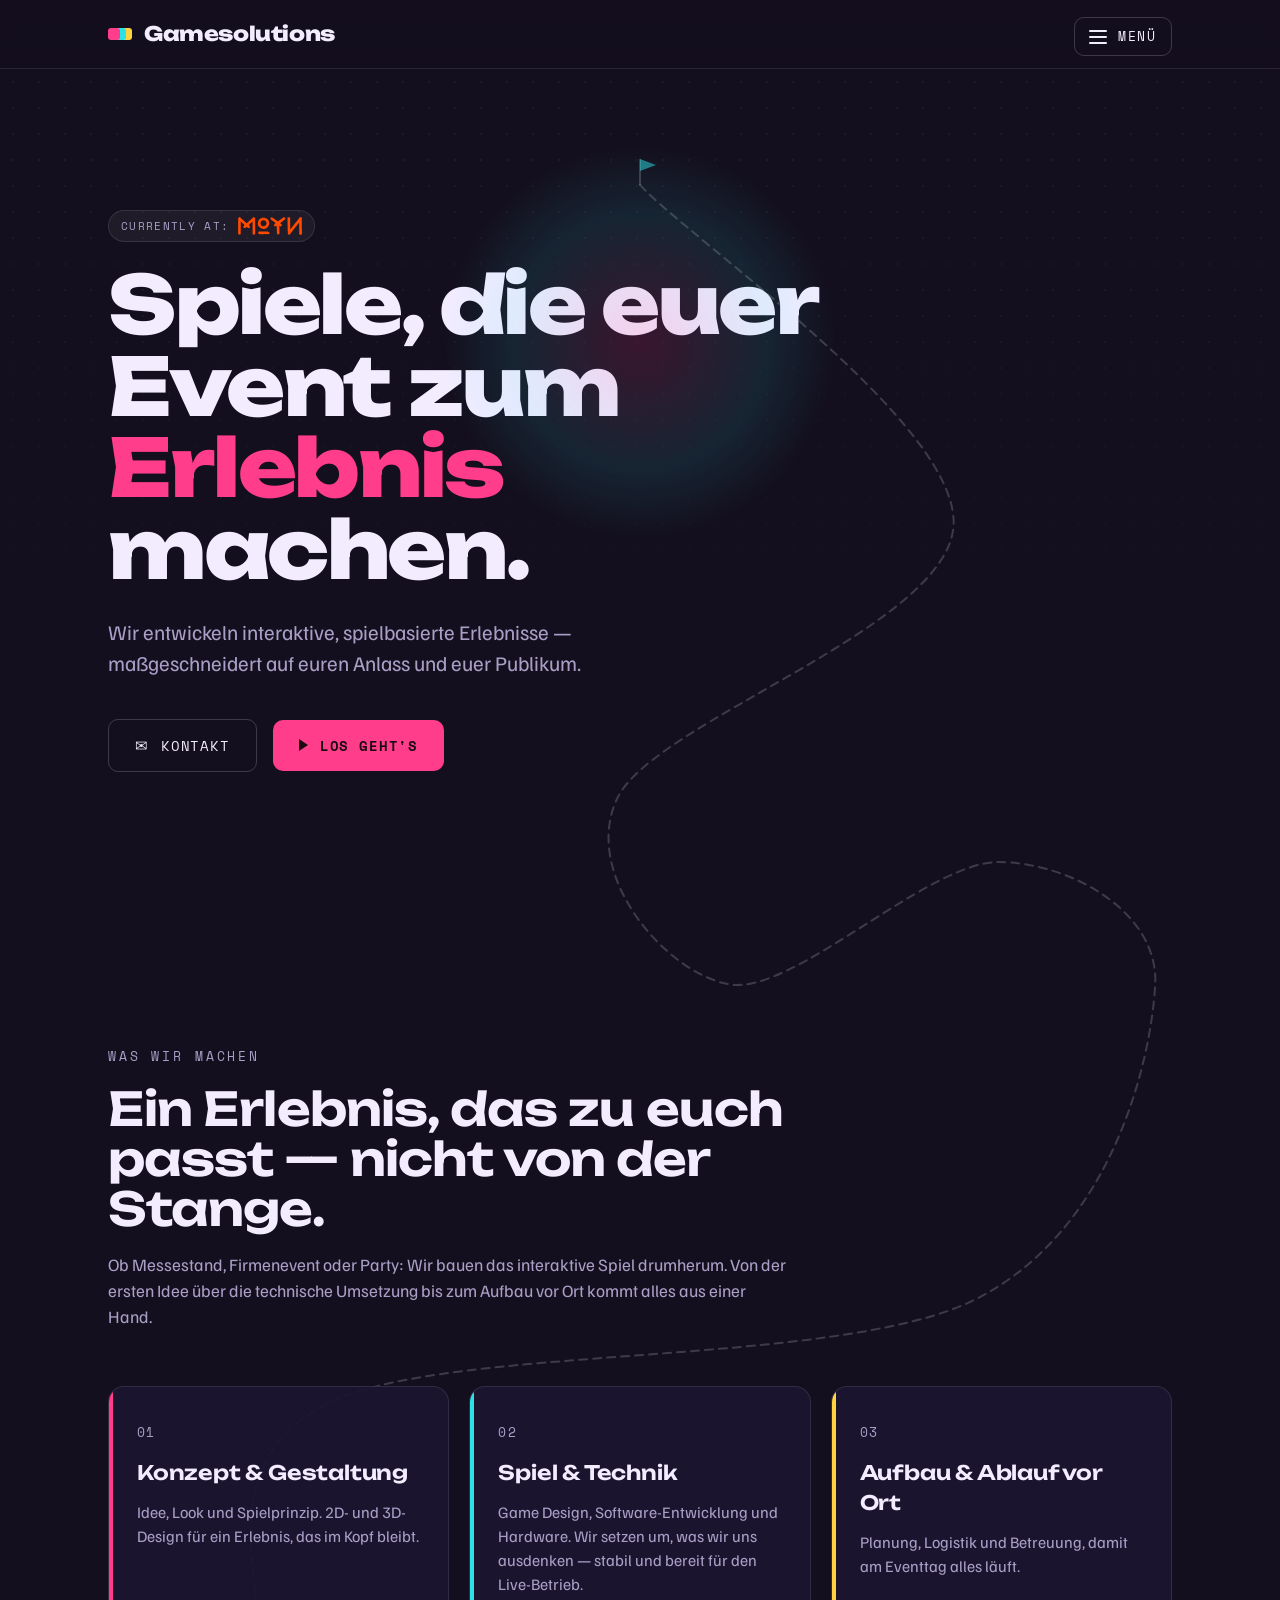
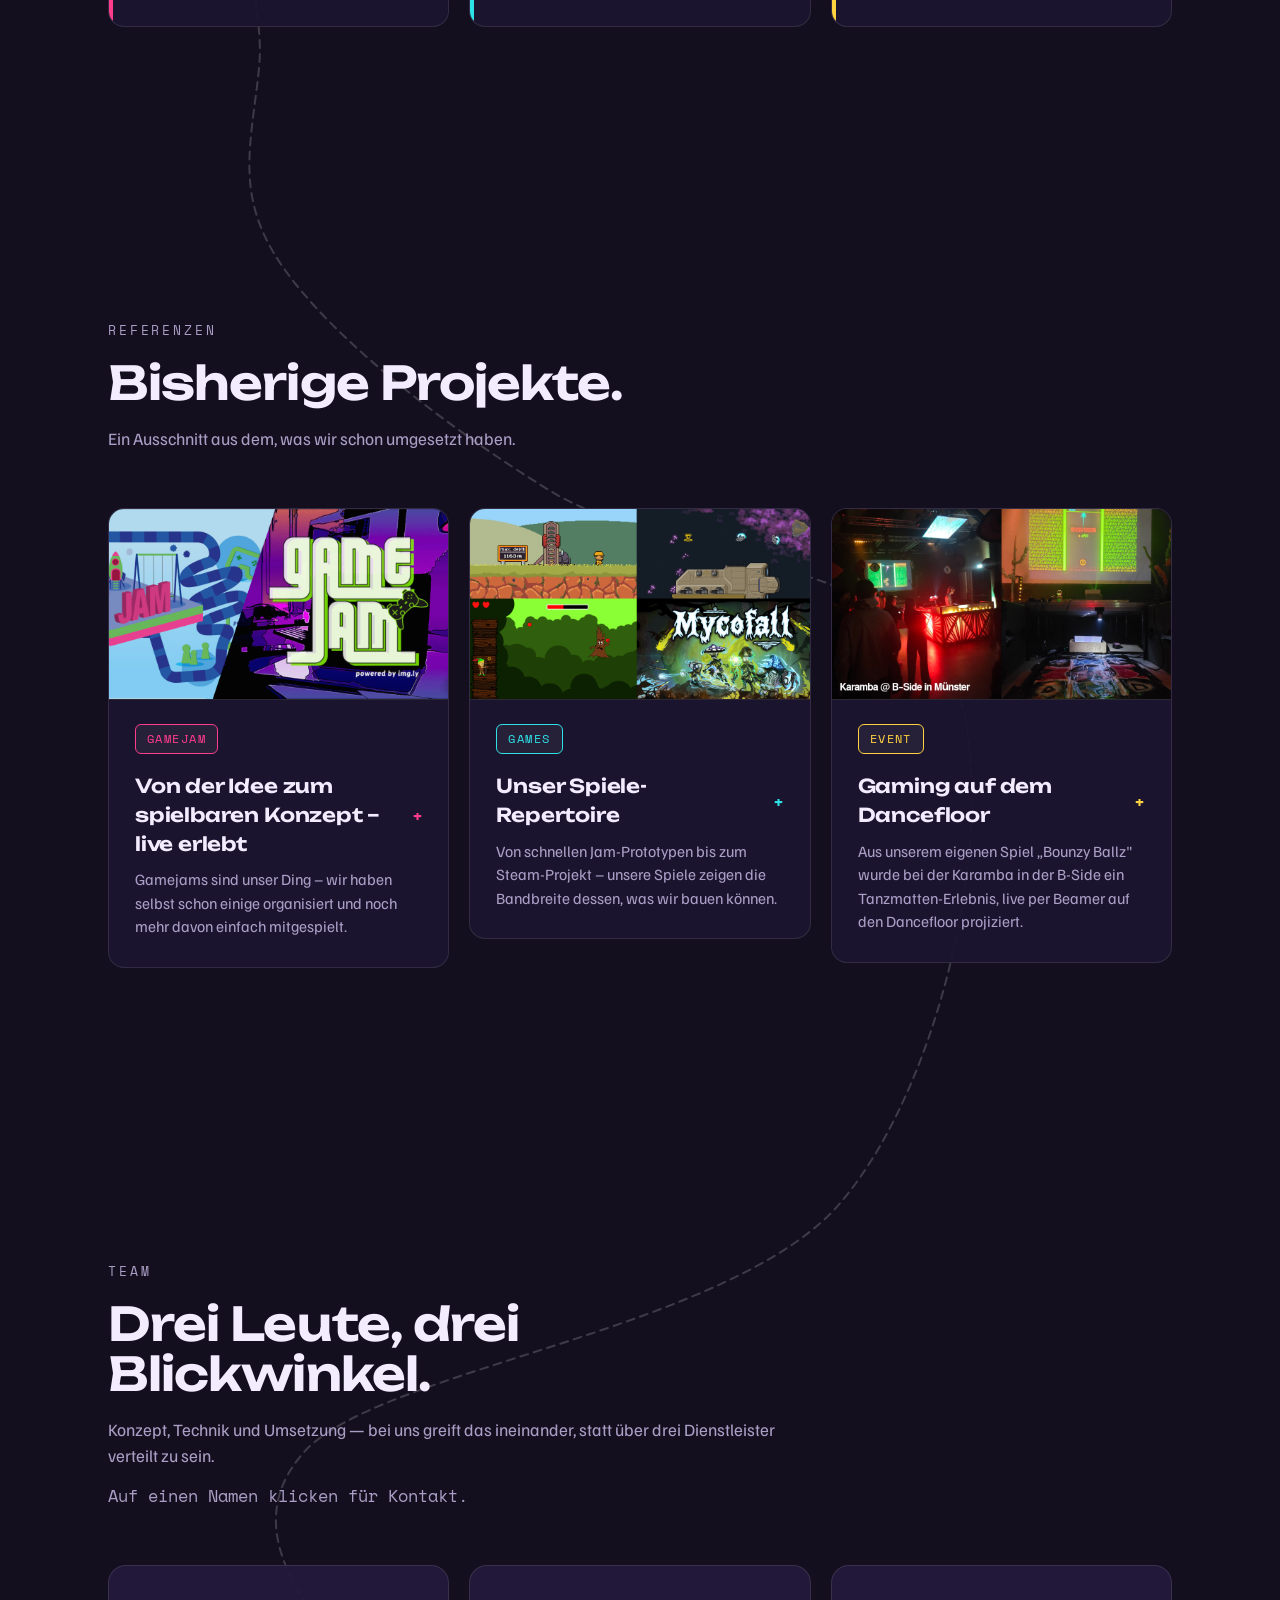
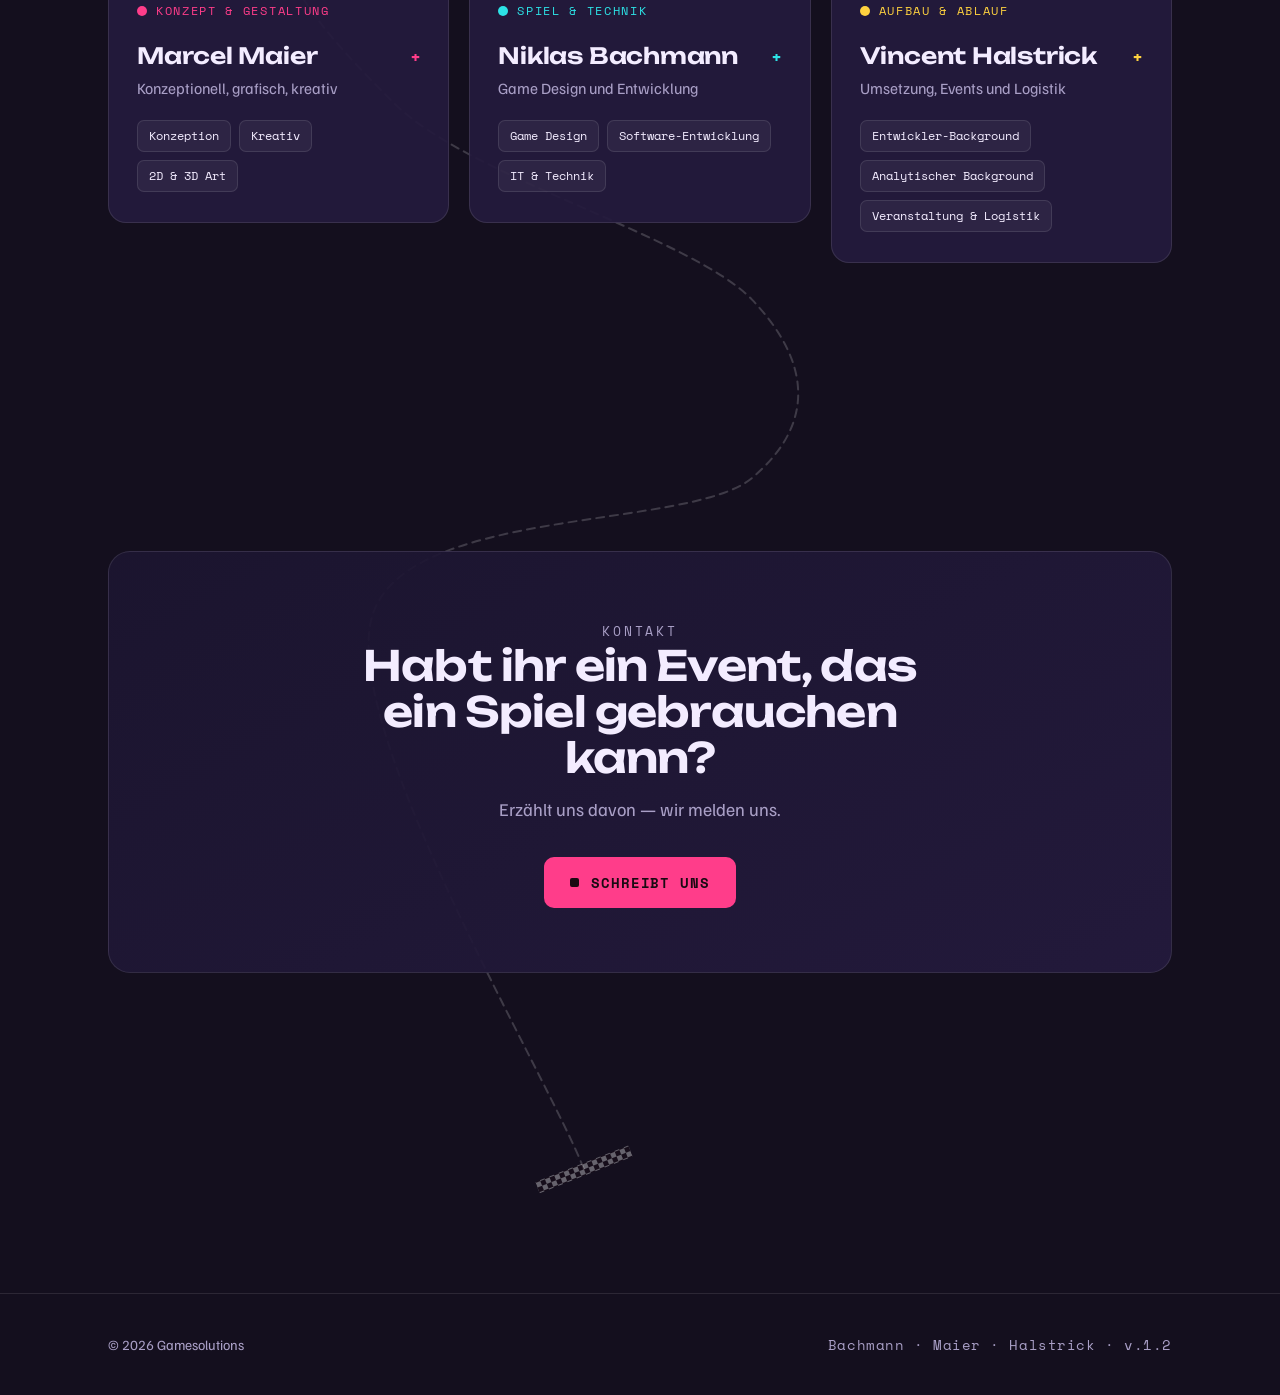
==== commit 67824188: "Add files via upload" ====
--- a/index.html
+++ b/index.html
@@ -61,10 +61,16 @@
 </svg>
 
 <!-- HERO -->
-<section class="hero" id="start">
+<!-- Aktuell im Festival-Modus: zeigt "Currently at: Moyn" statt der generischen Eyebrow.
+     Zum Zurückschalten auf die generische Variante einfach die Klasse "hero-festival-mode" hier entfernen. -->
+<section class="hero hero-festival-mode" id="start">
   <div class="wrap">
     <div class="hero-inner">
-      <span class="eyebrow">Festival · Messe · Events</span>
+      <span class="eyebrow hero-eyebrow">Festival · Messe · Events</span>
+      <div class="hero-live" id="heroLive">
+        <span class="hero-live-label">Currently at:</span>
+        <img class="hero-live-logo" src="resources/images/moyn-logo.svg" alt="Moyn Festival" onerror="this.closest('.hero-live').remove()">
+      </div>
       <h1>Spiele, die euer Event zum <span class="hl">Erlebnis</span> machen.</h1>
       <p class="lead">Wir entwickeln interaktive, spielbasierte Erlebnisse — maßgeschneidert auf euren Anlass und euer Publikum.</p>
       <div class="cta-row">
@@ -182,9 +188,9 @@
         <div class="ref-body">
           <div class="ref-top"><span class="ref-tag">Event</span></div>
           <h3>Gaming auf dem Dancefloor <span class="chev" aria-hidden="true">+</span></h3>
-          <p>Aus unserem eigenen Spiel „Bounzy Ballz" wurde bei der Karamba in der Bside ein Tanzmatten-Erlebnis, live per Beamer auf den Dancefloor projiziert.</p>
+          <p>Aus unserem eigenen Spiel „Bounzy Ballz" wurde bei der Karamba in der B-Side ein Tanzmatten-Erlebnis, live per Beamer auf den Dancefloor projiziert.</p>
           <div class="ref-panel" id="ref-panel-3" hidden>
-            <p>Bounzy Ballz ist ein von uns entwickeltes Arcade-Pinball-Spiel mit Neon-Optik, bei dem es um Highscores und große Combos geht – eigentlich gedacht zum Spielen am Bildschirm. Für die Karamba in der Bside haben wir daraus etwas ganz Neues gemacht: Statt Maus oder Touch steuert eine Tanzmatte das Spiel, projiziert per Beamer mitten auf den Dancefloor. Techno-Sound trifft auf ein Spielkonzept, das die Gäste körperlich in Bewegung bringt – wer punkten will, muss tanzen. Über mehrere Karamba-Veranstaltungen hinweg haben wir das Setup immer weiter verfeinert und passgenau auf das jeweilige Event zugeschnitten. Genau so gehen wir auch bei euch vor: ein bestehendes Konzept oder eine ganz neue Idee, angepasst an euren Ort, euer Publikum und den Vibe eures Events.</p>
+            <p>Bounzy Ballz ist ein von uns entwickeltes Arcade-Pinball-Spiel mit Neon-Optik, bei dem es um Highscores und große Combos geht – eigentlich gedacht zum Spielen am Bildschirm. Für die Karamba in der B-Side haben wir daraus etwas ganz Neues gemacht: Statt Maus oder Touch steuert eine Tanzmatte das Spiel, projiziert per Beamer mitten auf den Dancefloor. Techno-Sound trifft auf ein Spielkonzept, das die Gäste körperlich in Bewegung bringt – wer punkten will, muss tanzen. Über mehrere Karamba-Veranstaltungen hinweg haben wir das Setup immer weiter verfeinert und passgenau auf das jeweilige Event zugeschnitten. Genau so gehen wir auch bei euch vor: ein bestehendes Konzept oder eine ganz neue Idee, angepasst an euren Ort, euer Publikum und den Vibe eures Events.</p>
             <div class="ref-links">
               <a href="https://b-side.ms/events/31de-karamba-strassenfest-aftershow" target="_blank" rel="noopener">b-side.ms/events/31de-karamba-strassenfest-aftershow ↗</a>
               <a href="https://btopp.itch.io/bounzyballz" target="_blank" rel="noopener">btopp.itch.io/bounzyballz ↗</a>
@@ -222,10 +228,12 @@
               <svg viewBox="0 0 24 24" fill="none" stroke="currentColor" stroke-width="1.6" stroke-linecap="round" stroke-linejoin="round" aria-hidden="true"><circle cx="12" cy="8" r="4"/><path d="M4 21c0-4 3.5-7 8-7s8 3 8 7"/></svg>
               <span class="person-photo-label">Foto folgt</span>
             </div>
-            <div class="person-overlay"><p class="person-info">Kurzinfo zu Marcel folgt hier.</p></div>
-          </div>
+            <div class="person-overlay"><p class="person-info">Mit den Gedanken tief in einer Story oder einem Konzept, hat aber immer das richtige Auge für Grafiken und Designs.</p></div>
+          </div>
+          <!-- Mail & Portfolio temporär ausgeblendet, bis echte Infos vorliegen:
           <div class="contact-line">✉ <a href="mailto:marcel@gamesolutions.example">marcel@gamesolutions.example</a></div>
           <div class="contact-line">🔗 <span class="contact-placeholder">Portfolio folgt</span></div>
+          -->
         </div>
       </div>
       <div class="player reveal" role="button" tabindex="0" aria-expanded="false" aria-controls="c-niklas">
@@ -244,7 +252,7 @@
               <svg viewBox="0 0 24 24" fill="none" stroke="currentColor" stroke-width="1.6" stroke-linecap="round" stroke-linejoin="round" aria-hidden="true"><circle cx="12" cy="8" r="4"/><path d="M4 21c0-4 3.5-7 8-7s8 3 8 7"/></svg>
               <span class="person-photo-label">Foto folgt</span>
             </div>
-            <div class="person-overlay"><p class="person-info">Kurzinfo zu Niklas folgt hier.</p></div>
+            <div class="person-overlay"><p class="person-info">Dirigiert die Technik aus dem Homeoffice – Mate in der einen, Maus in der anderen Hand.</p></div>
           </div>
           <div class="contact-line">✉ <a href="mailto:niklasbachmann.code@gmail.com">niklasbachmann.code@gmail.com</a></div>
           <div class="contact-line">🔗 <a href="https://btopp.itch.io/" target="_blank" rel="noopener">btopp.itch.io</a></div>
@@ -266,10 +274,12 @@
               <svg viewBox="0 0 24 24" fill="none" stroke="currentColor" stroke-width="1.6" stroke-linecap="round" stroke-linejoin="round" aria-hidden="true"><circle cx="12" cy="8" r="4"/><path d="M4 21c0-4 3.5-7 8-7s8 3 8 7"/></svg>
               <span class="person-photo-label">Foto folgt</span>
             </div>
-            <div class="person-overlay"><p class="person-info">Kurzinfo zu Vincent folgt hier.</p></div>
-          </div>
+            <div class="person-overlay"><p class="person-info">Für euch vor Ort auf dem Moyn Festival unterwegs – schaut vorbei, er hat ein kleines Spiel für euch dabei!</p></div>
+          </div>
+          <!-- Mail & Portfolio temporär ausgeblendet, bis echte Infos vorliegen:
           <div class="contact-line">✉ <a href="mailto:vincent@gamesolutions.example">vincent@gamesolutions.example</a></div>
           <div class="contact-line">🔗 <span class="contact-placeholder">Portfolio folgt</span></div>
+          -->
         </div>
       </div>
     </div>
@@ -294,7 +304,7 @@
 <footer>
   <div class="wrap foot">
     <span>© 2026 Gamesolutions</span>
-    <span class="names">Bachmann · Maier · Halstrick · v.1.1</span>
+    <span class="names">Bachmann · Maier · Halstrick · v.1.2</span>
   </div>
 </footer>
 
--- a/styles.css
+++ b/styles.css
@@ -34,6 +34,29 @@
   color:var(--muted);
 }
 
+.hero-festival-mode .hero-eyebrow{display:none}
+.hero:not(.hero-festival-mode) .hero-live{display:none}
+
+.hero-live{
+  display:inline-flex;
+  align-items:center;
+  gap:9px;
+  margin-top:16px;
+  padding:6px 12px;
+  background:rgba(255,255,255,.05);
+  border:1px solid var(--line);
+  border-radius:999px;
+}
+.hero-live-label{
+  font-family:"Space Mono",monospace;
+  font-size:11px;
+  letter-spacing:.12em;
+  text-transform:uppercase;
+  color:var(--muted);
+  white-space:nowrap;
+}
+.hero-live-logo{height:18px;width:auto;display:block}
+
 /* ---------- Header ---------- */
 header{
   position:sticky;top:0;z-index:50;
@@ -80,6 +103,7 @@
 .menu:hover .menu-panel,
 .menu:focus-within .menu-panel,
 .menu.open .menu-panel{opacity:1;visibility:visible;transform:translateY(8px)}
+.menu.force-closed .menu-panel{opacity:0!important;visibility:hidden!important;transform:translateY(-6px)!important}
 .menu-panel a{padding:11px 14px;border-radius:9px;color:var(--muted);font-size:15px;transition:background .15s,color .15s}
 .menu-panel a:hover,.menu-panel a:focus-visible{background:rgba(255,255,255,.06);color:var(--cloud)}
 .menu-panel a:focus-visible{outline:2px solid var(--cyan);outline-offset:-2px}
@@ -236,7 +260,7 @@
 .ref:hover,.ref:focus-visible,.ref.char-hover{transform:translateY(-4px);border-color:var(--rc);box-shadow:0 16px 32px -22px var(--rc)}
 .ref:focus-visible{outline:2px solid var(--rc);outline-offset:4px}
 .ref-media{
-  position:relative;aspect-ratio:16/10;overflow:hidden;
+  position:relative;aspect-ratio:16/9;overflow:hidden;
   background-color:var(--ink);
   background-image:radial-gradient(rgba(255,255,255,.10) 1px,transparent 1.4px);
   background-size:16px 16px;
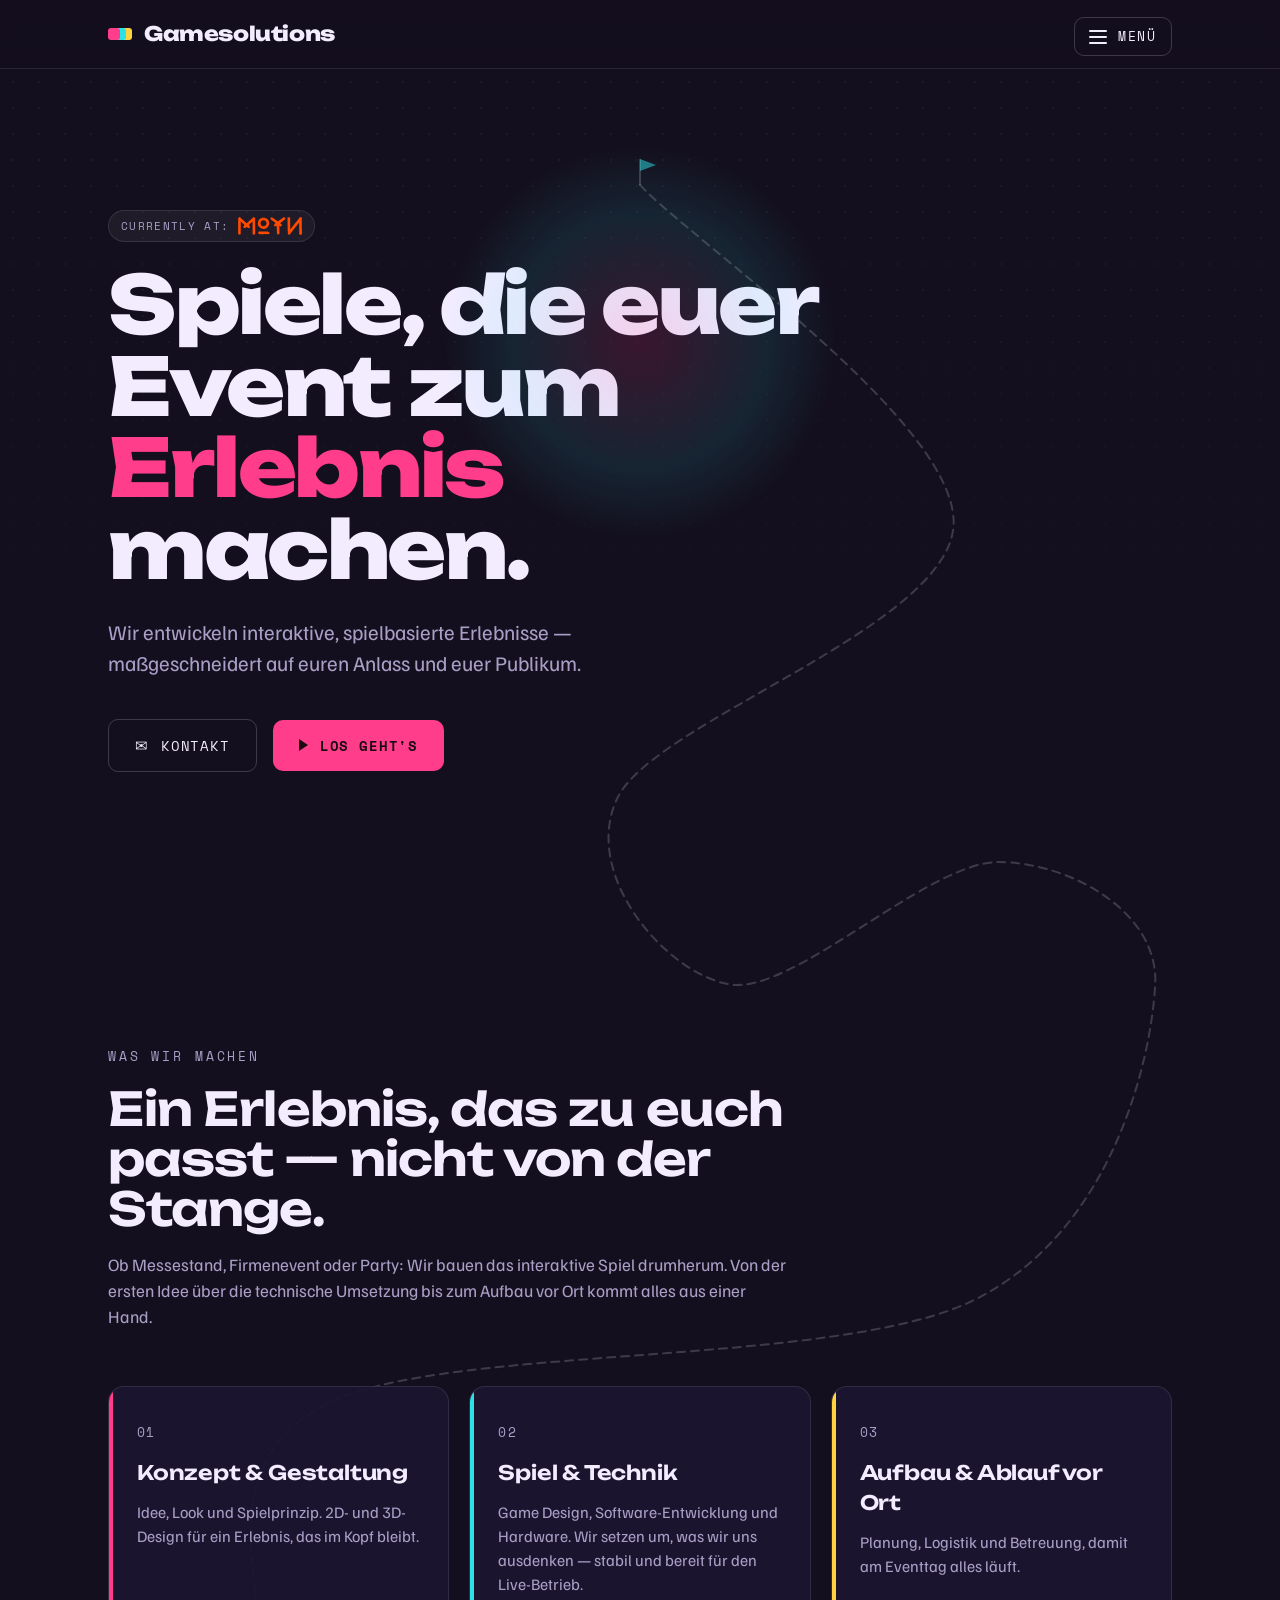
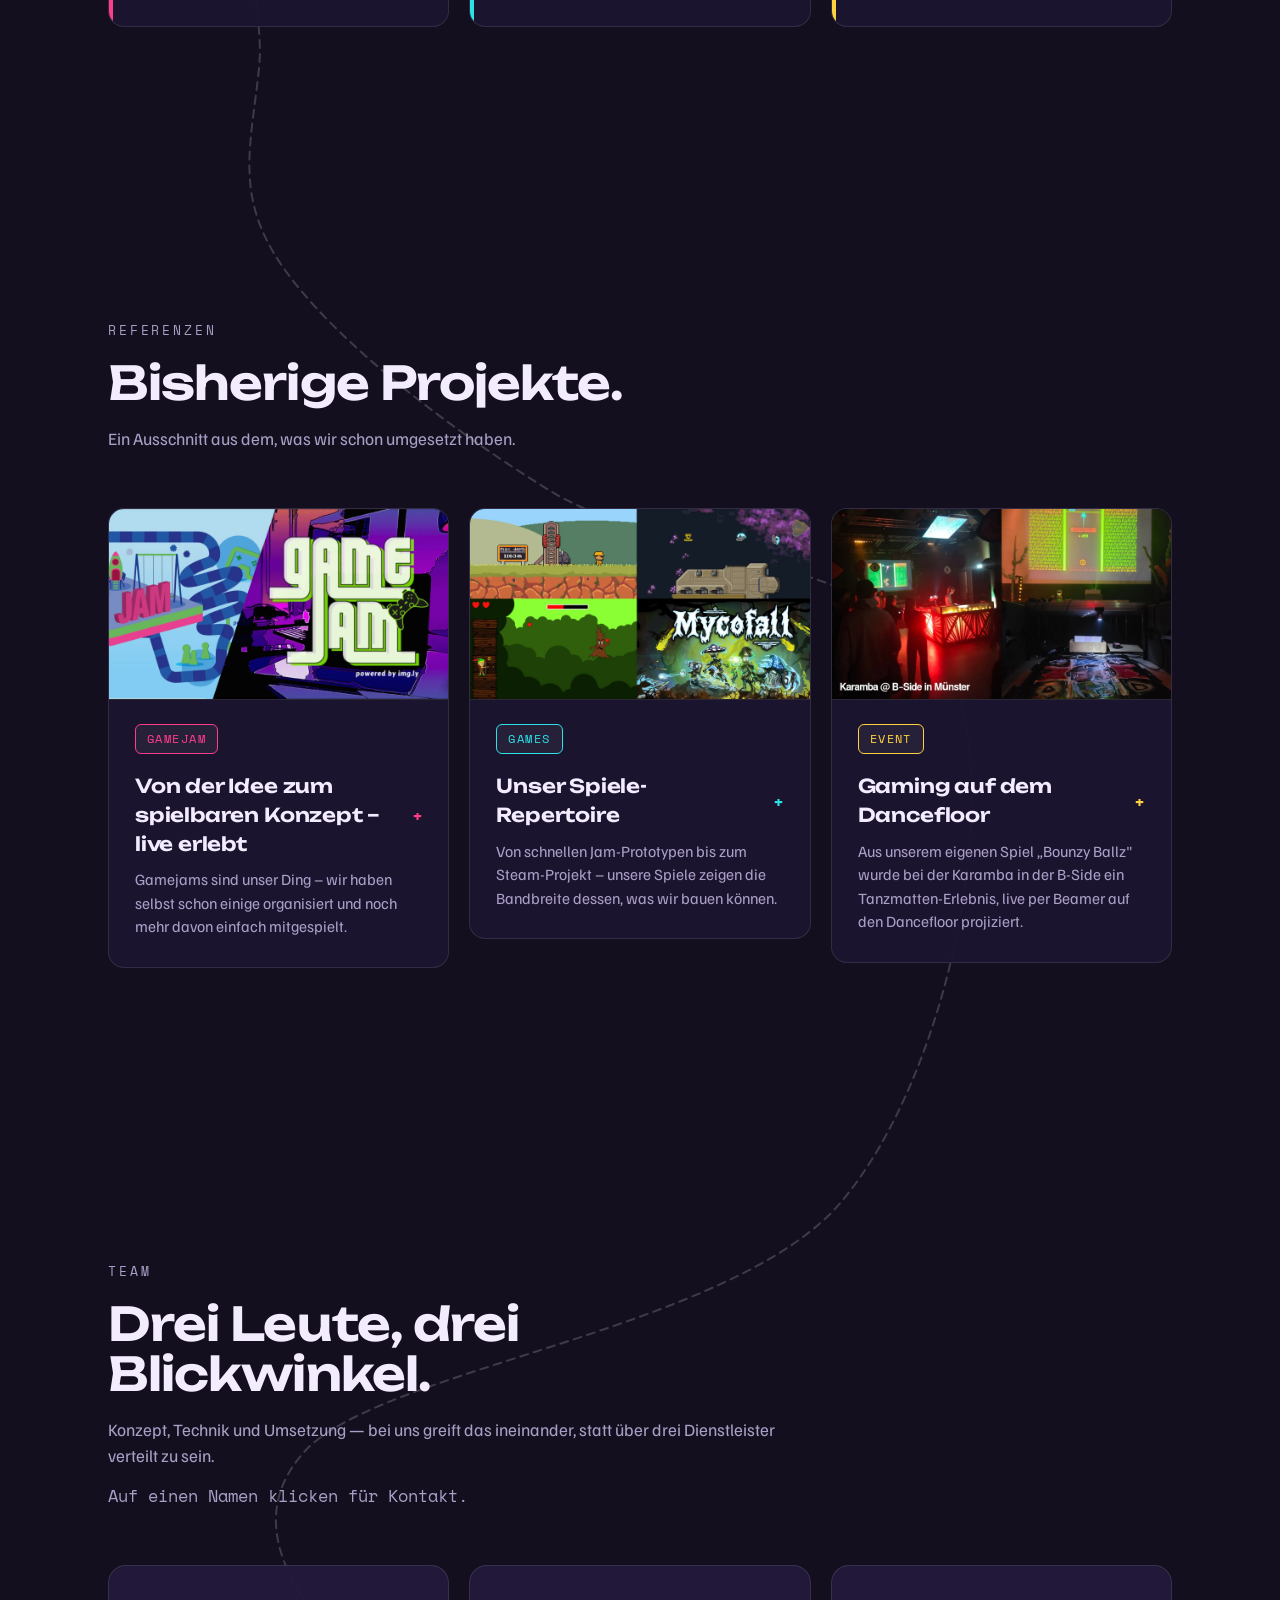
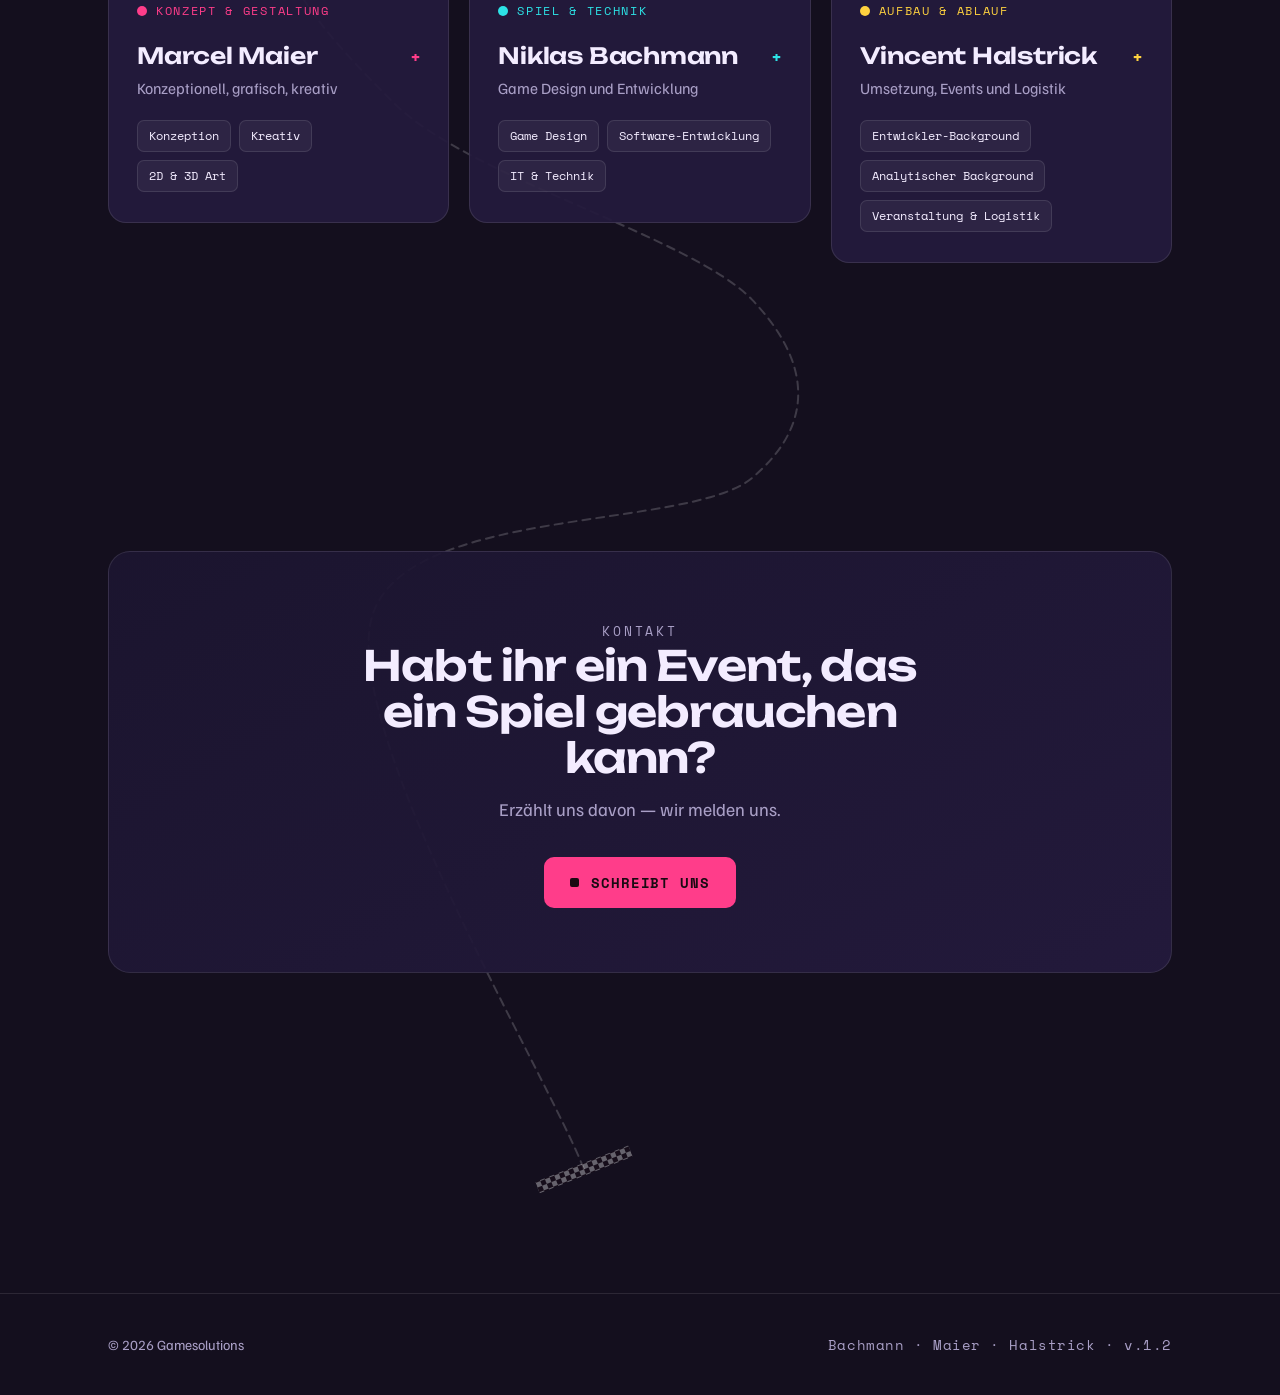
==== commit d1f151bd: "Add files via upload" ====
--- a/index.html
+++ b/index.html
@@ -129,7 +129,7 @@
     <div class="refs">
       <article class="ref reveal" role="button" tabindex="0" aria-expanded="false" aria-controls="ref-panel-1">
         <div class="ref-media">
-          <img class="ref-img" src="resources/images/ref_gamejam.png" alt="Gamejam" onload="this.classList.add('is-loaded')" onerror="this.remove()">
+          <img class="ref-img" src="resources/images/ref_gamejam.webp" alt="Gamejam" width="1600" height="900" loading="lazy" onload="this.classList.add('is-loaded')" onerror="this.remove()">
           <div class="ref-placeholder">
             <svg viewBox="0 0 24 24" fill="none" stroke="currentColor" stroke-width="1.6" stroke-linecap="round" stroke-linejoin="round" aria-hidden="true">
               <rect x="3" y="4" width="18" height="16" rx="2"/><circle cx="8.5" cy="9.5" r="1.5"/><path d="M21 16l-5-5L5 20"/>
@@ -152,7 +152,7 @@
       </article>
       <article class="ref reveal" role="button" tabindex="0" aria-expanded="false" aria-controls="ref-panel-2">
         <div class="ref-media">
-          <img class="ref-img" src="resources/images/ref_games.png" alt="Games" onload="this.classList.add('is-loaded')" onerror="this.remove()">
+          <img class="ref-img" src="resources/images/ref_games.webp" alt="Games" width="1600" height="900" loading="lazy" onload="this.classList.add('is-loaded')" onerror="this.remove()">
           <div class="ref-placeholder">
             <svg viewBox="0 0 24 24" fill="none" stroke="currentColor" stroke-width="1.6" stroke-linecap="round" stroke-linejoin="round" aria-hidden="true">
               <rect x="3" y="4" width="18" height="16" rx="2"/><circle cx="8.5" cy="9.5" r="1.5"/><path d="M21 16l-5-5L5 20"/>
@@ -177,7 +177,7 @@
       </article>
       <article class="ref reveal" role="button" tabindex="0" aria-expanded="false" aria-controls="ref-panel-3">
         <div class="ref-media">
-          <img class="ref-img" src="resources/images/ref_karamba.png" alt="Karamba" onload="this.classList.add('is-loaded')" onerror="this.remove()">
+          <img class="ref-img" src="resources/images/ref_karamba.webp" alt="Karamba" width="1600" height="900" loading="lazy" onload="this.classList.add('is-loaded')" onerror="this.remove()">
           <div class="ref-placeholder">
             <svg viewBox="0 0 24 24" fill="none" stroke="currentColor" stroke-width="1.6" stroke-linecap="round" stroke-linejoin="round" aria-hidden="true">
               <rect x="3" y="4" width="18" height="16" rx="2"/><circle cx="8.5" cy="9.5" r="1.5"/><path d="M21 16l-5-5L5 20"/>
@@ -247,7 +247,7 @@
         </div>
         <div class="contact-panel" id="c-niklas" hidden>
           <div class="person-photo">
-            <img class="person-img" src="resources/images/team_niklas.png" alt="Niklas Bachmann" onload="this.classList.add('is-loaded')" onerror="this.remove()">
+            <img class="person-img" src="resources/images/team_niklas.webp" alt="Niklas Bachmann" width="280" height="280" loading="lazy" onload="this.classList.add('is-loaded')" onerror="this.remove()">
             <div class="person-placeholder">
               <svg viewBox="0 0 24 24" fill="none" stroke="currentColor" stroke-width="1.6" stroke-linecap="round" stroke-linejoin="round" aria-hidden="true"><circle cx="12" cy="8" r="4"/><path d="M4 21c0-4 3.5-7 8-7s8 3 8 7"/></svg>
               <span class="person-photo-label">Foto folgt</span>
--- a/styles.css
+++ b/styles.css
@@ -64,6 +64,11 @@
   backdrop-filter:blur(12px);
   border-bottom:1px solid var(--line);
 }
+/* Touch-Geräte (grober Zeiger, meist schwächere GPU) bekommen einen deckenderen Hintergrund statt
+   laufendem Blur-Resampling während des Scrollens — sonst klassische Scroll-Jank-Quelle auf Mobile. */
+@media (pointer:coarse){
+  header{background:rgba(20,15,30,.94);backdrop-filter:none}
+}
 .nav{display:flex;align-items:center;justify-content:space-between;height:68px}
 .brand{
   font-family:"Unbounded",sans-serif;
--- a/game.css
+++ b/game.css
@@ -38,6 +38,11 @@
   animation:track-flow 2s linear infinite;
 }
 @keyframes track-flow{to{stroke-dashoffset:-36}}
+/* Touch-Geräte: kein Dauer-Repaint durch die laufende Dash- und Drop-Shadow-Animation — Kante bleibt
+   sichtbar (Farbe/Breite unverändert), nur das ständige Neuzeichnen während des Spiels entfällt. */
+@media (pointer:coarse){
+  body.game-active .track-edge{animation:none;filter:none}
+}
 .start-pole{stroke:var(--line-2);stroke-width:2;transition:stroke .3s ease}
 .start-pennant{fill:var(--cyan);opacity:.5;transition:opacity .3s ease,fill .3s ease}
 body.game-active .start-pole{stroke:var(--cyan)}
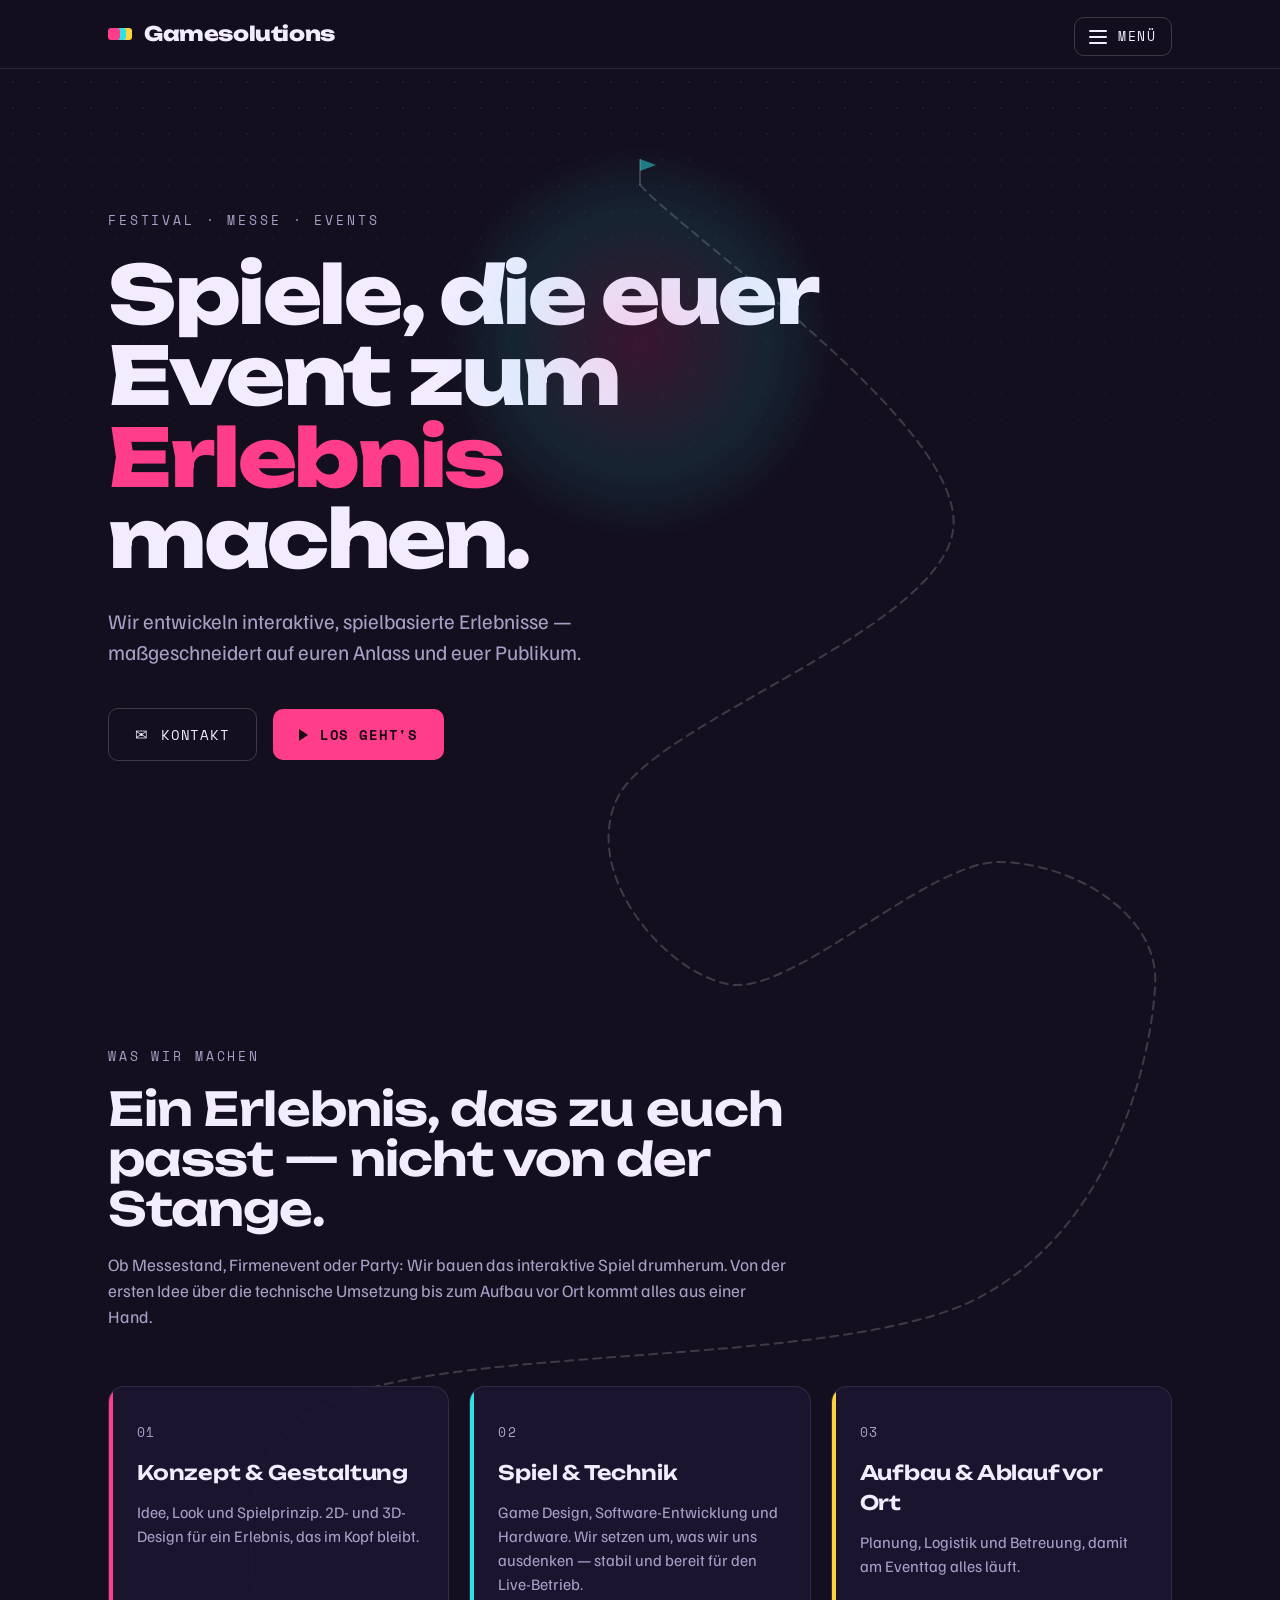
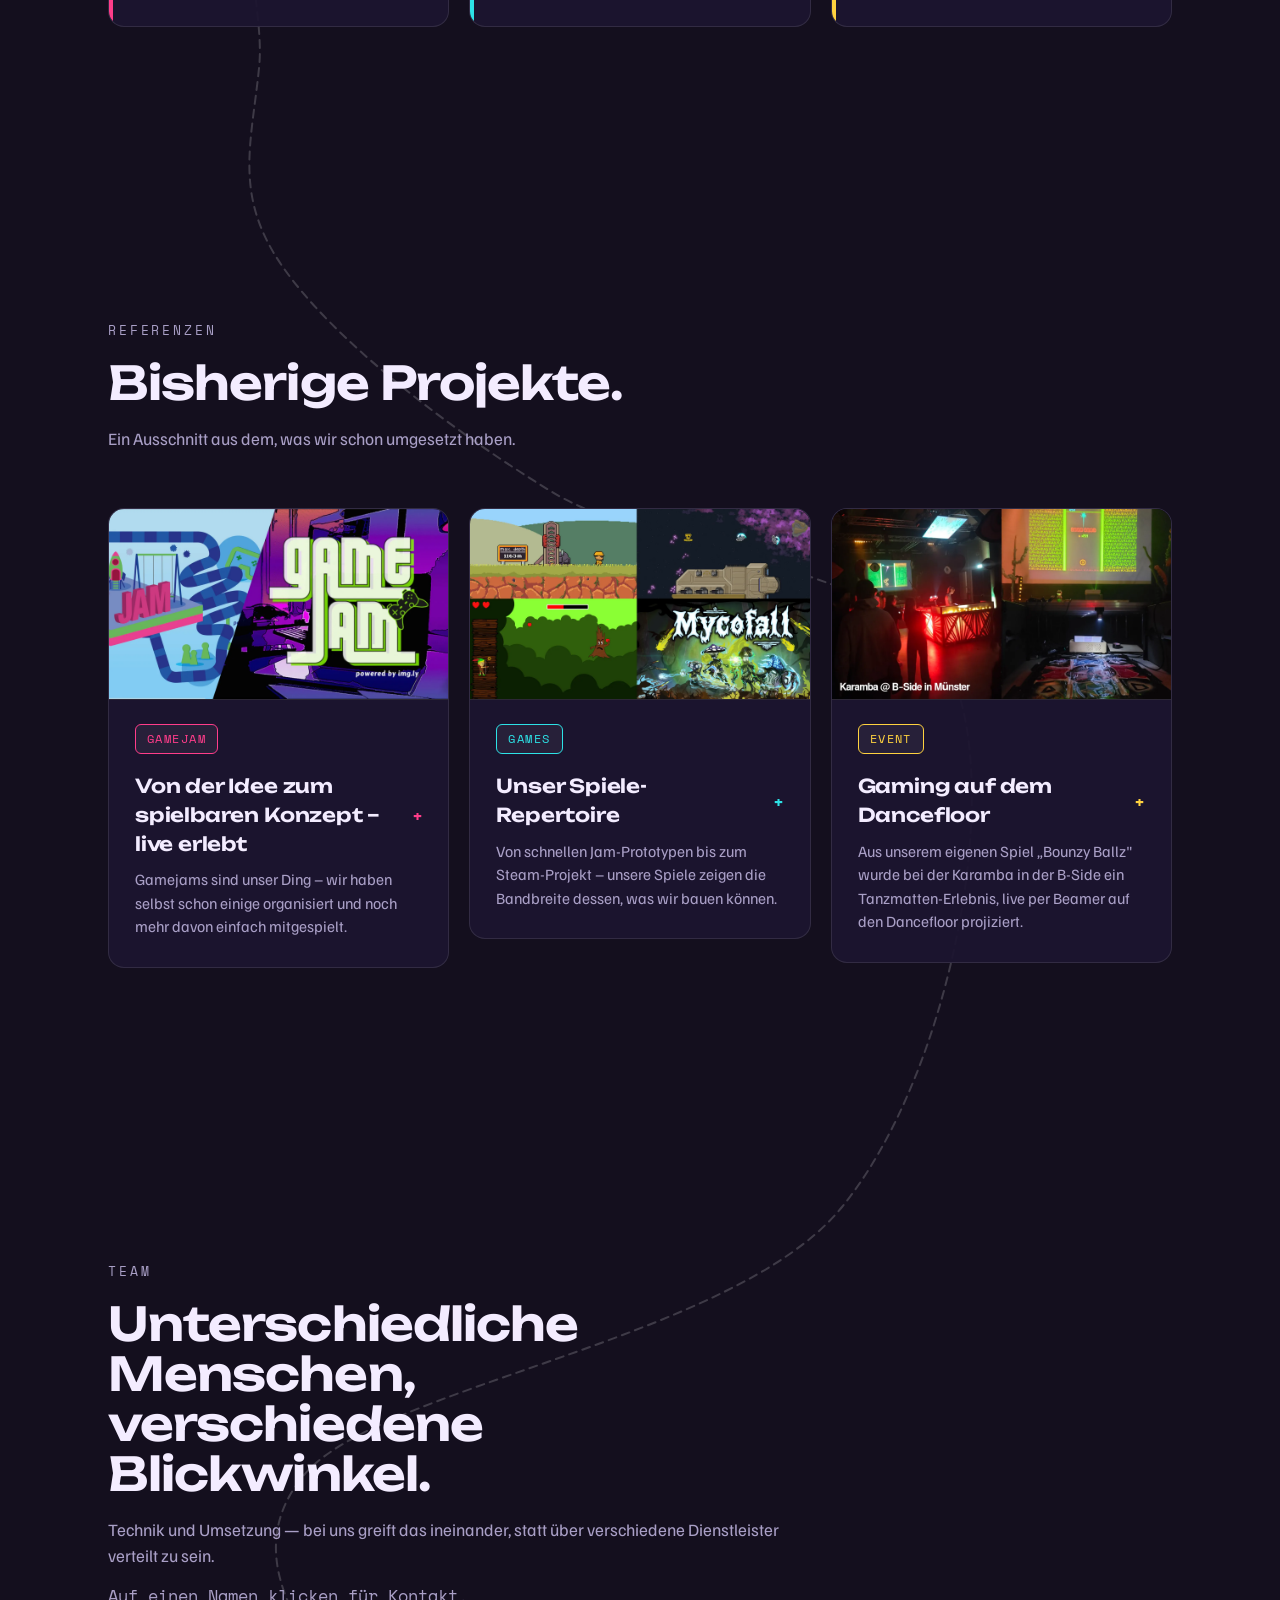
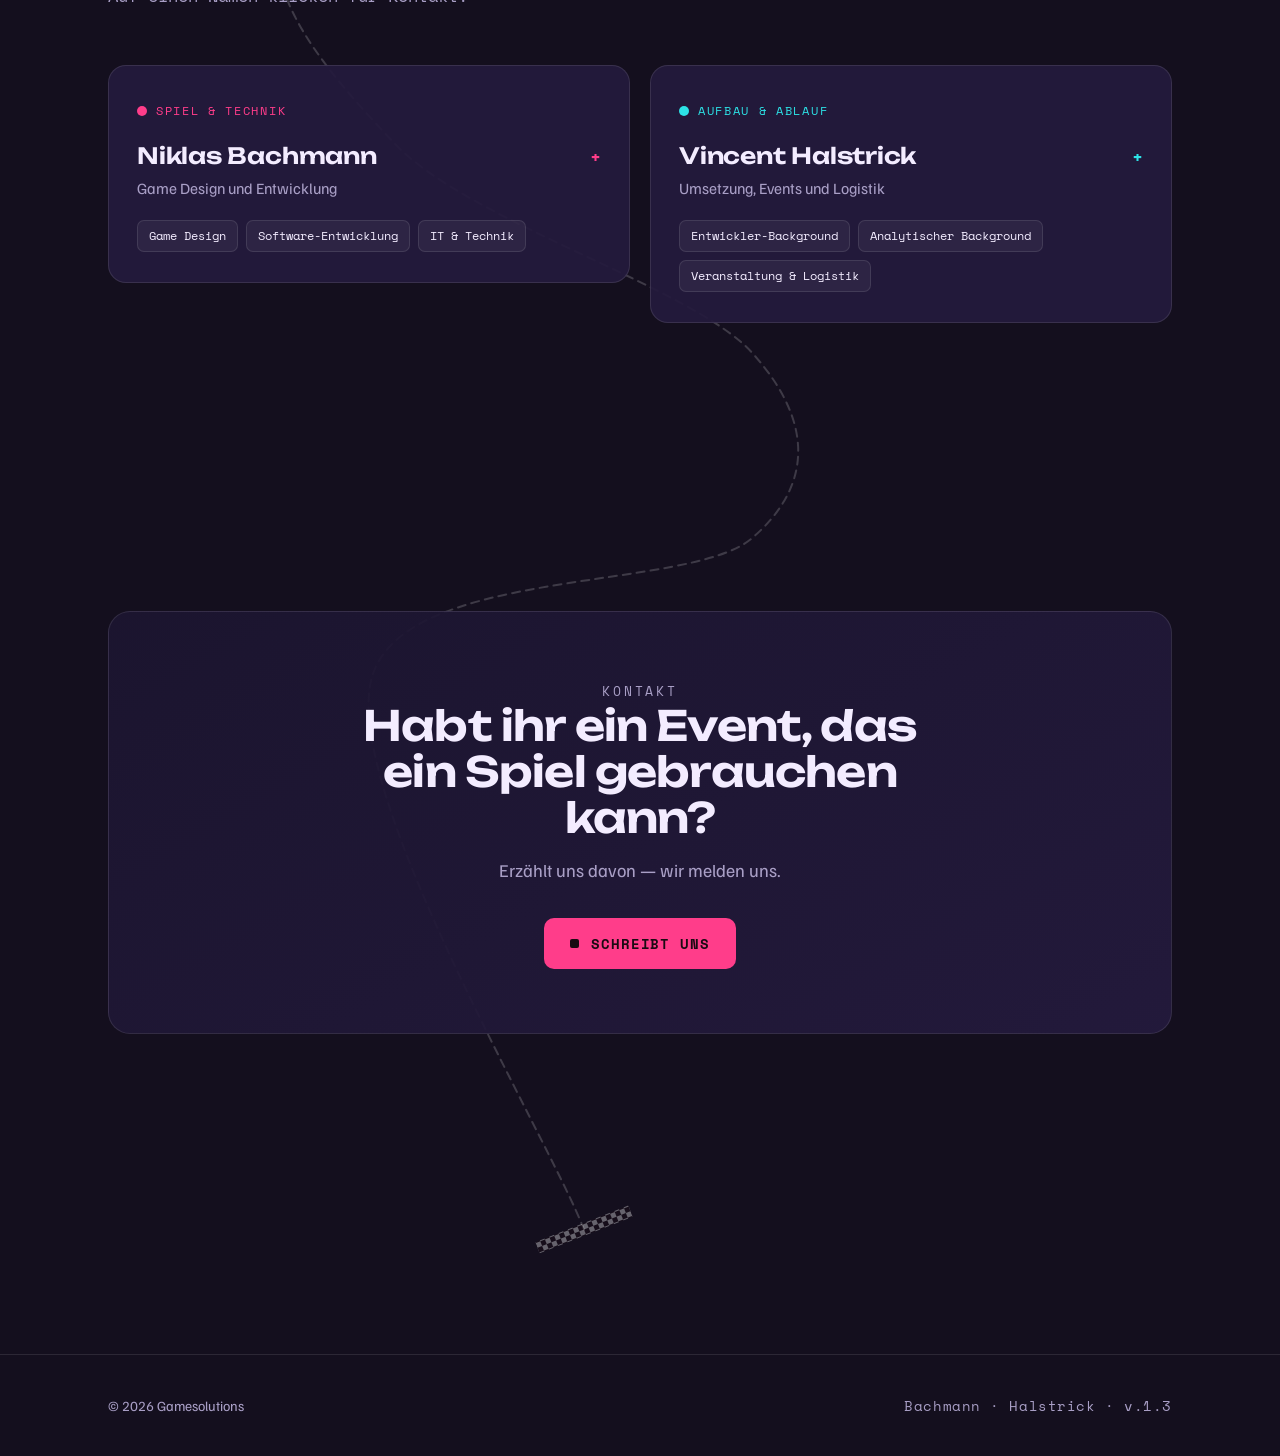
==== commit 9c18de00: "Removed marcel and changed infos" ====
--- a/index.html
+++ b/index.html
@@ -63,7 +63,7 @@
 <!-- HERO -->
 <!-- Aktuell im Festival-Modus: zeigt "Currently at: Moyn" statt der generischen Eyebrow.
      Zum Zurückschalten auf die generische Variante einfach die Klasse "hero-festival-mode" hier entfernen. -->
-<section class="hero hero-festival-mode" id="start">
+<section class="hero" id="start">
   <div class="wrap">
     <div class="hero-inner">
       <span class="eyebrow hero-eyebrow">Festival · Messe · Events</span>
@@ -207,11 +207,12 @@
   <div class="wrap">
     <div class="section-head reveal">
       <span class="eyebrow">Team</span>
-      <h2>Drei Leute, drei Blickwinkel.</h2>
-      <p>Konzept, Technik und Umsetzung — bei uns greift das ineinander, statt über drei Dienstleister verteilt zu sein.</p>
+      <h2>Unterschiedliche Menschen, verschiedene Blickwinkel.</h2>
+      <p>Technik und Umsetzung — bei uns greift das ineinander, statt über verschiedene Dienstleister verteilt zu sein.</p>
       <p class="hint">Auf einen Namen klicken für Kontakt.</p>
     </div>
     <div class="team">
+      <!-- Marcel Maier temporär ausgeblendet, bis er wieder auf der Seite auftauchen soll:
       <div class="player reveal" role="button" tabindex="0" aria-expanded="false" aria-controls="c-marcel">
         <span class="badge">Konzept &amp; Gestaltung</span>
         <h3>Marcel Maier <span class="chev" aria-hidden="true">+</span></h3>
@@ -230,12 +231,11 @@
             </div>
             <div class="person-overlay"><p class="person-info">Mit den Gedanken tief in einer Story oder einem Konzept, hat aber immer das richtige Auge für Grafiken und Designs.</p></div>
           </div>
-          <!-- Mail & Portfolio temporär ausgeblendet, bis echte Infos vorliegen:
           <div class="contact-line">✉ <a href="mailto:marcel@gamesolutions.example">marcel@gamesolutions.example</a></div>
           <div class="contact-line">🔗 <span class="contact-placeholder">Portfolio folgt</span></div>
-          -->
-        </div>
-      </div>
+        </div>
+      </div>
+      -->
       <div class="player reveal" role="button" tabindex="0" aria-expanded="false" aria-controls="c-niklas">
         <span class="badge">Spiel &amp; Technik</span>
         <h3>Niklas Bachmann <span class="chev" aria-hidden="true">+</span></h3>
@@ -274,7 +274,7 @@
               <svg viewBox="0 0 24 24" fill="none" stroke="currentColor" stroke-width="1.6" stroke-linecap="round" stroke-linejoin="round" aria-hidden="true"><circle cx="12" cy="8" r="4"/><path d="M4 21c0-4 3.5-7 8-7s8 3 8 7"/></svg>
               <span class="person-photo-label">Foto folgt</span>
             </div>
-            <div class="person-overlay"><p class="person-info">Für euch vor Ort auf dem Moyn Festival unterwegs – schaut vorbei, er hat ein kleines Spiel für euch dabei!</p></div>
+            <div class="person-overlay"><p class="person-info">Tüftelt gerade an alternativen Eingabemethoden – für Interaktion, die mehr ist als Maus und Tastatur.</p></div>
           </div>
           <!-- Mail & Portfolio temporär ausgeblendet, bis echte Infos vorliegen:
           <div class="contact-line">✉ <a href="mailto:vincent@gamesolutions.example">vincent@gamesolutions.example</a></div>
@@ -304,7 +304,7 @@
 <footer>
   <div class="wrap foot">
     <span>© 2026 Gamesolutions</span>
-    <span class="names">Bachmann · Maier · Halstrick · v.1.2</span>
+    <span class="names">Bachmann · Halstrick · v.1.3</span>
   </div>
 </footer>
 
--- a/styles.css
+++ b/styles.css
@@ -4,7 +4,7 @@
   --card:#241A3D;
   --cloud:#F3ECFF;
   --muted:#A99FC6;
-  --pink:#FF3D8A;   /* Marcel · Konzept & Gestaltung */
+  --pink:#FF3D8A;   /* reserviert für Konzept & Gestaltung (aktuell ausgeblendet) */
   --cyan:#2DE2E6;   /* Niklas · Spiel & Technik */
   --gold:#FFD23F;   /* Vincent · Aufbau & Ablauf */
   --line:rgba(255,255,255,.10);
@@ -191,7 +191,7 @@
 .pillar:nth-child(3){--c:var(--gold)}
 
 /* ---------- Team ---------- */
-.team{display:grid;grid-template-columns:repeat(3,1fr);gap:20px;align-items:start}
+.team{display:grid;grid-template-columns:repeat(auto-fit,minmax(240px,1fr));gap:20px;align-items:start}
 .player{
   background:rgba(36,26,61,.93);border:1px solid var(--line);border-radius:18px;
   padding:30px 28px;cursor:pointer;
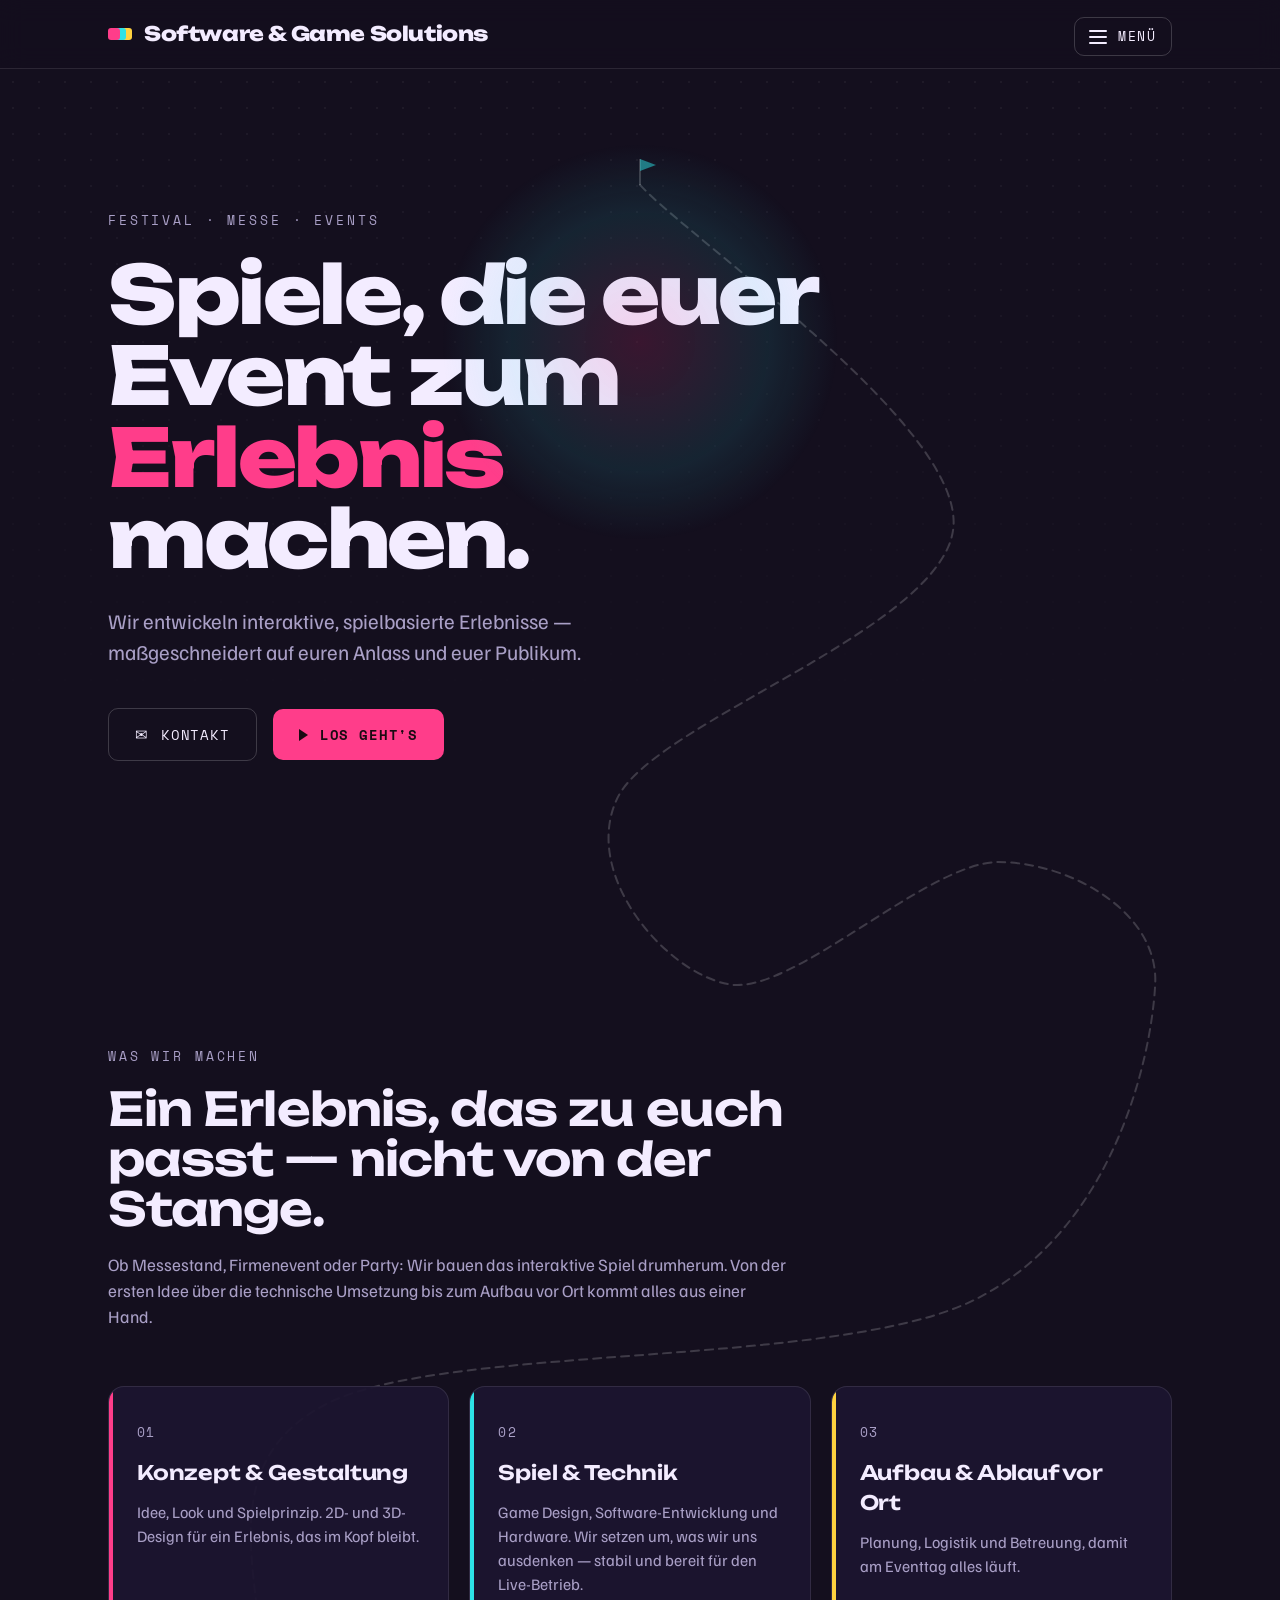
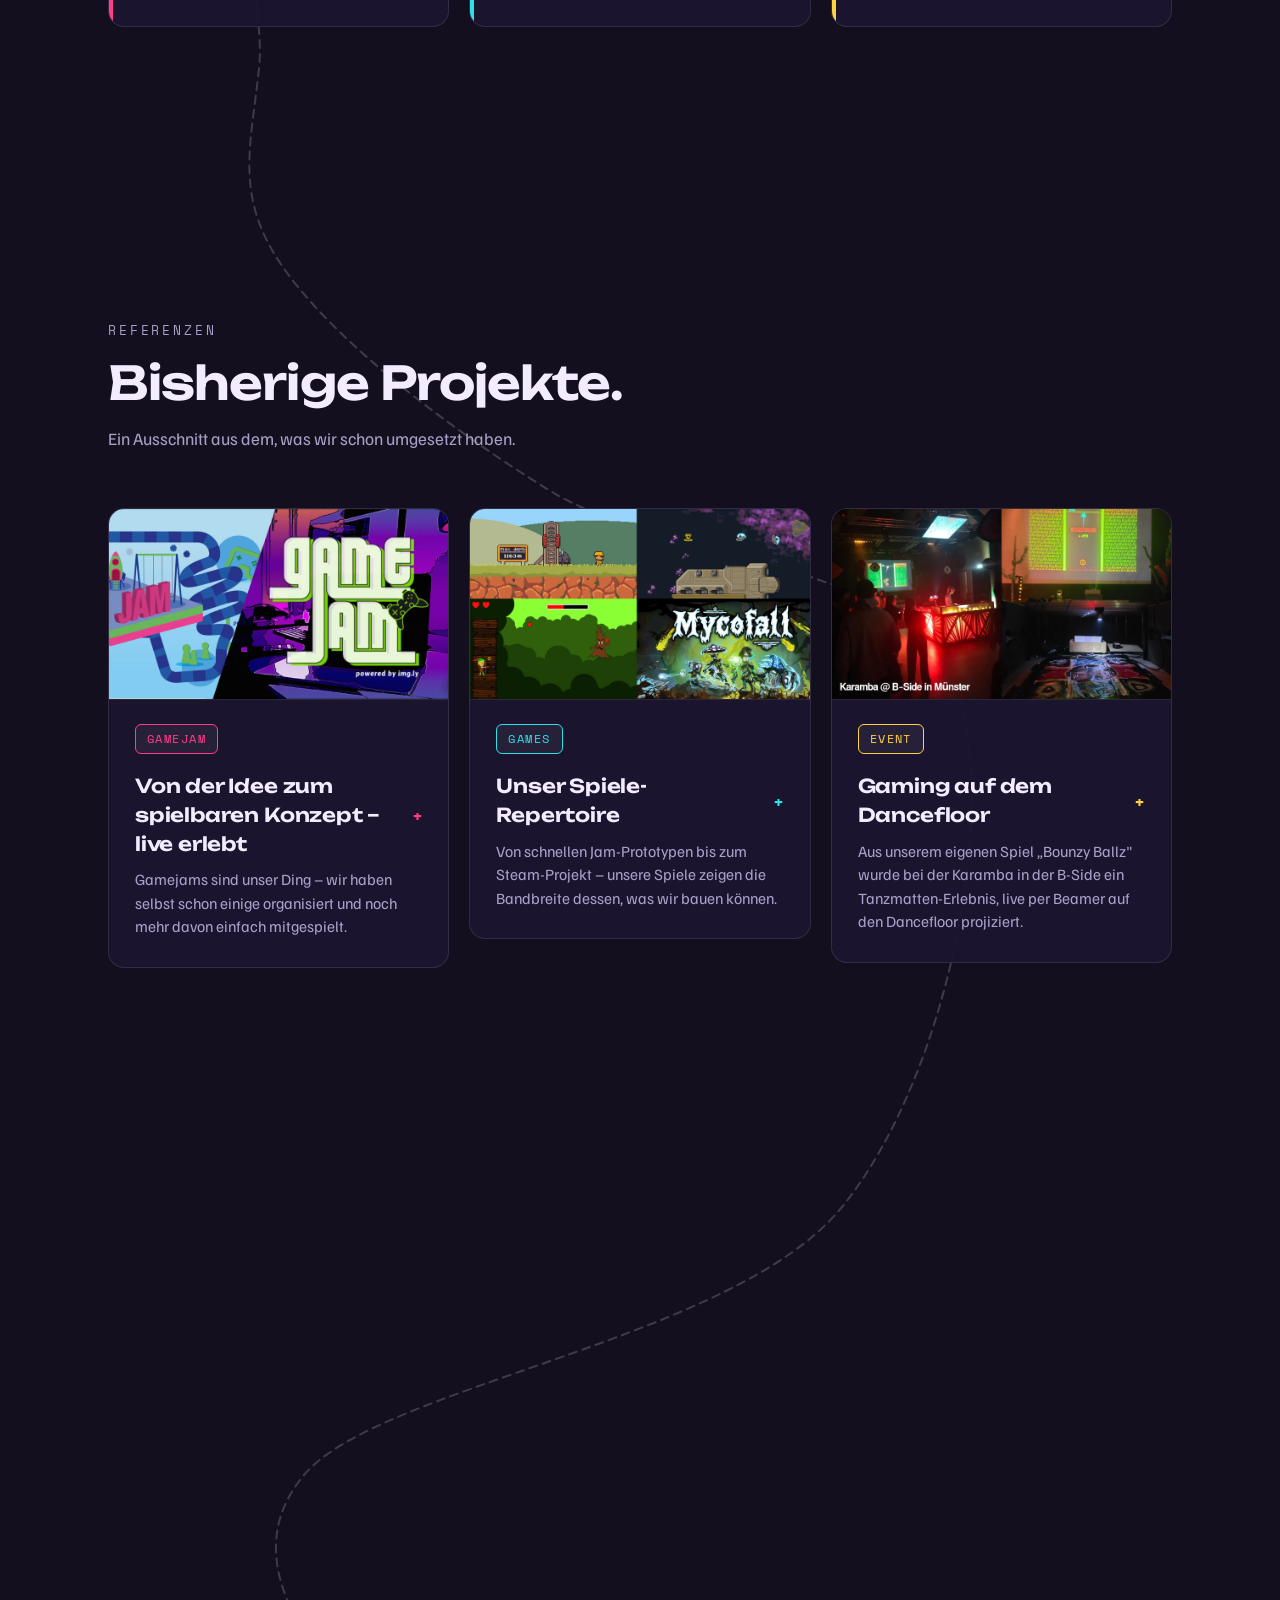
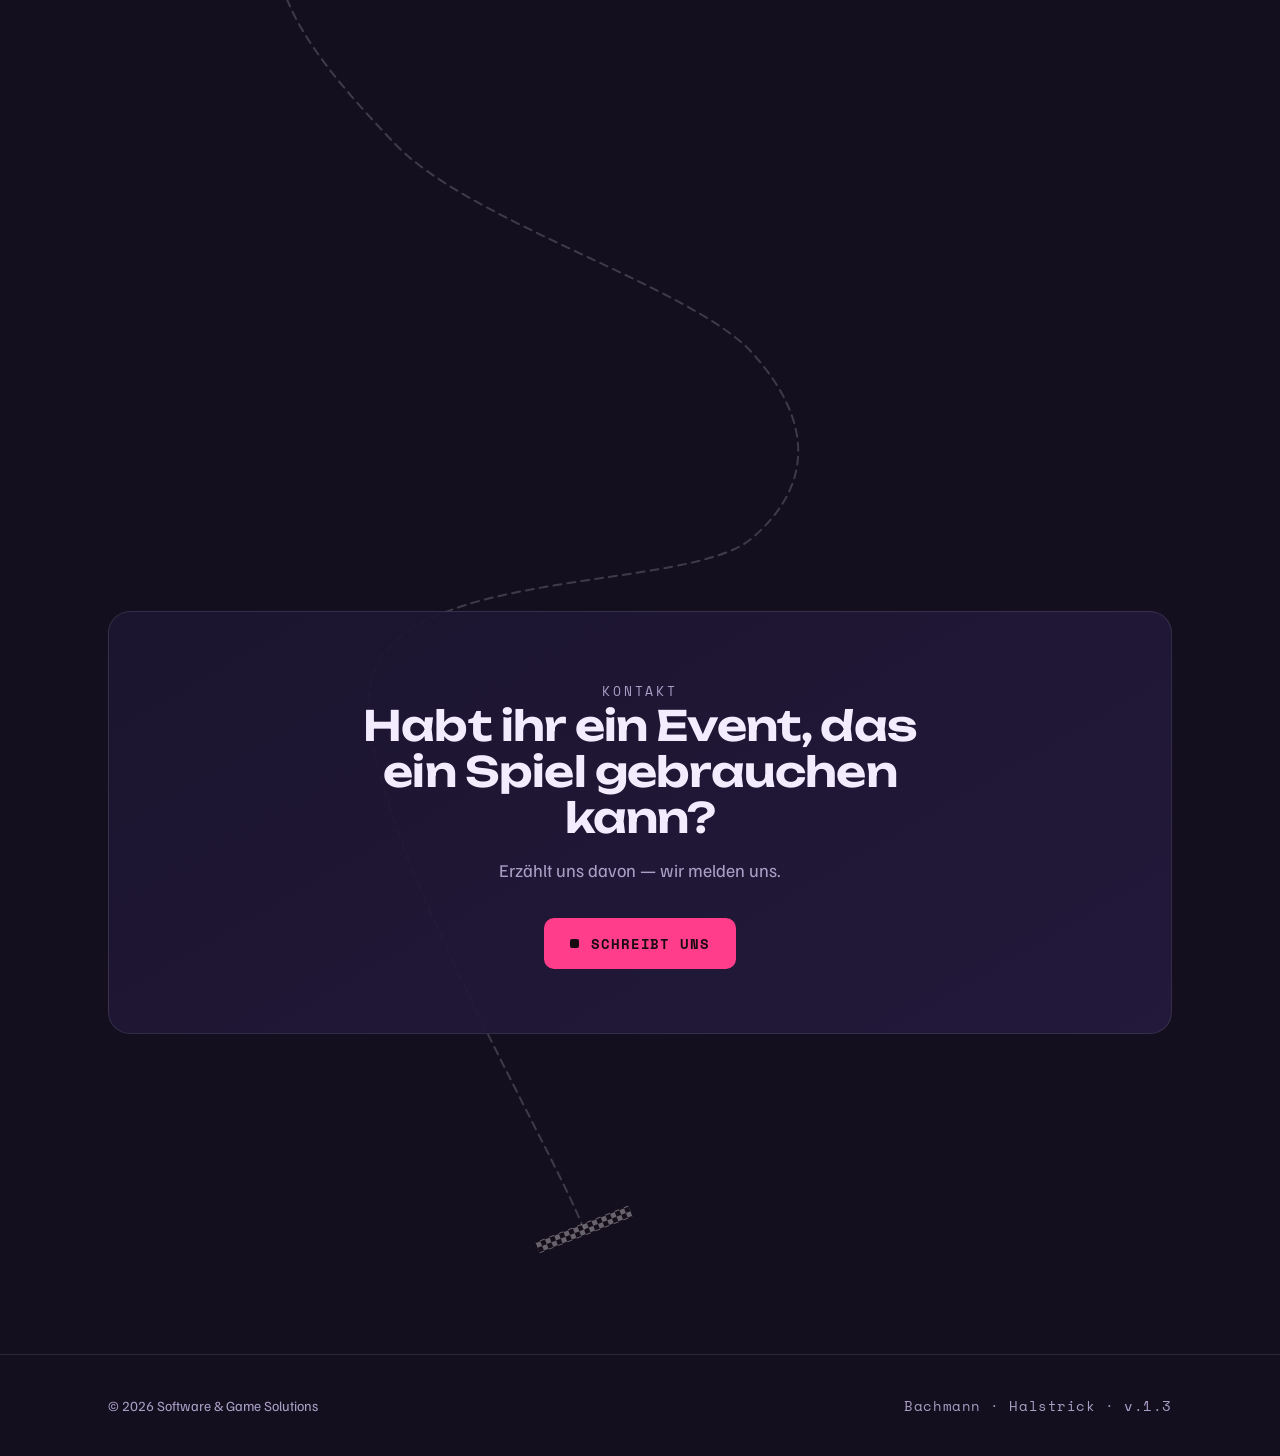
==== commit 29ce9e93: "Updated game name" ====
--- a/index.html
+++ b/index.html
@@ -3,8 +3,8 @@
 <head>
 <meta charset="UTF-8">
 <meta name="viewport" content="width=device-width, initial-scale=1.0">
-<title>Gamesolutions — Interaktive Erlebnisse für Event, Messe & Party</title>
-<meta name="description" content="Gamesolutions entwickelt interaktive, spielbasierte Erlebnisse — maßgeschneidert für Events, Messen und Partys.">
+<title>Software & Game Solutions — Interaktive Erlebnisse für Event, Messe & Party</title>
+<meta name="description" content="Software & Game Solutions entwickelt interaktive, spielbasierte Erlebnisse — maßgeschneidert für Events, Messen und Partys.">
 
 <link rel="preconnect" href="https://fonts.googleapis.com">
 <link rel="preconnect" href="https://fonts.gstatic.com" crossorigin>
@@ -16,7 +16,7 @@
 
 <header>
   <div class="wrap nav">
-    <div class="brand"><span class="coin"></span><span class="brand-name">Gamesolutions</span></div>
+    <div class="brand"><span class="coin"></span><span class="brand-name">Software & Game Solutions</span></div>
     <span class="collect-badge" id="collectBadge">
       <span class="collect-icon" id="collectIcon" aria-hidden="true"></span>
       <span id="collectCount"></span>
@@ -303,7 +303,7 @@
 
 <footer>
   <div class="wrap foot">
-    <span>© 2026 Gamesolutions</span>
+    <span>© 2026 Software & Game Solutions</span>
     <span class="names">Bachmann · Halstrick · v.1.3</span>
   </div>
 </footer>
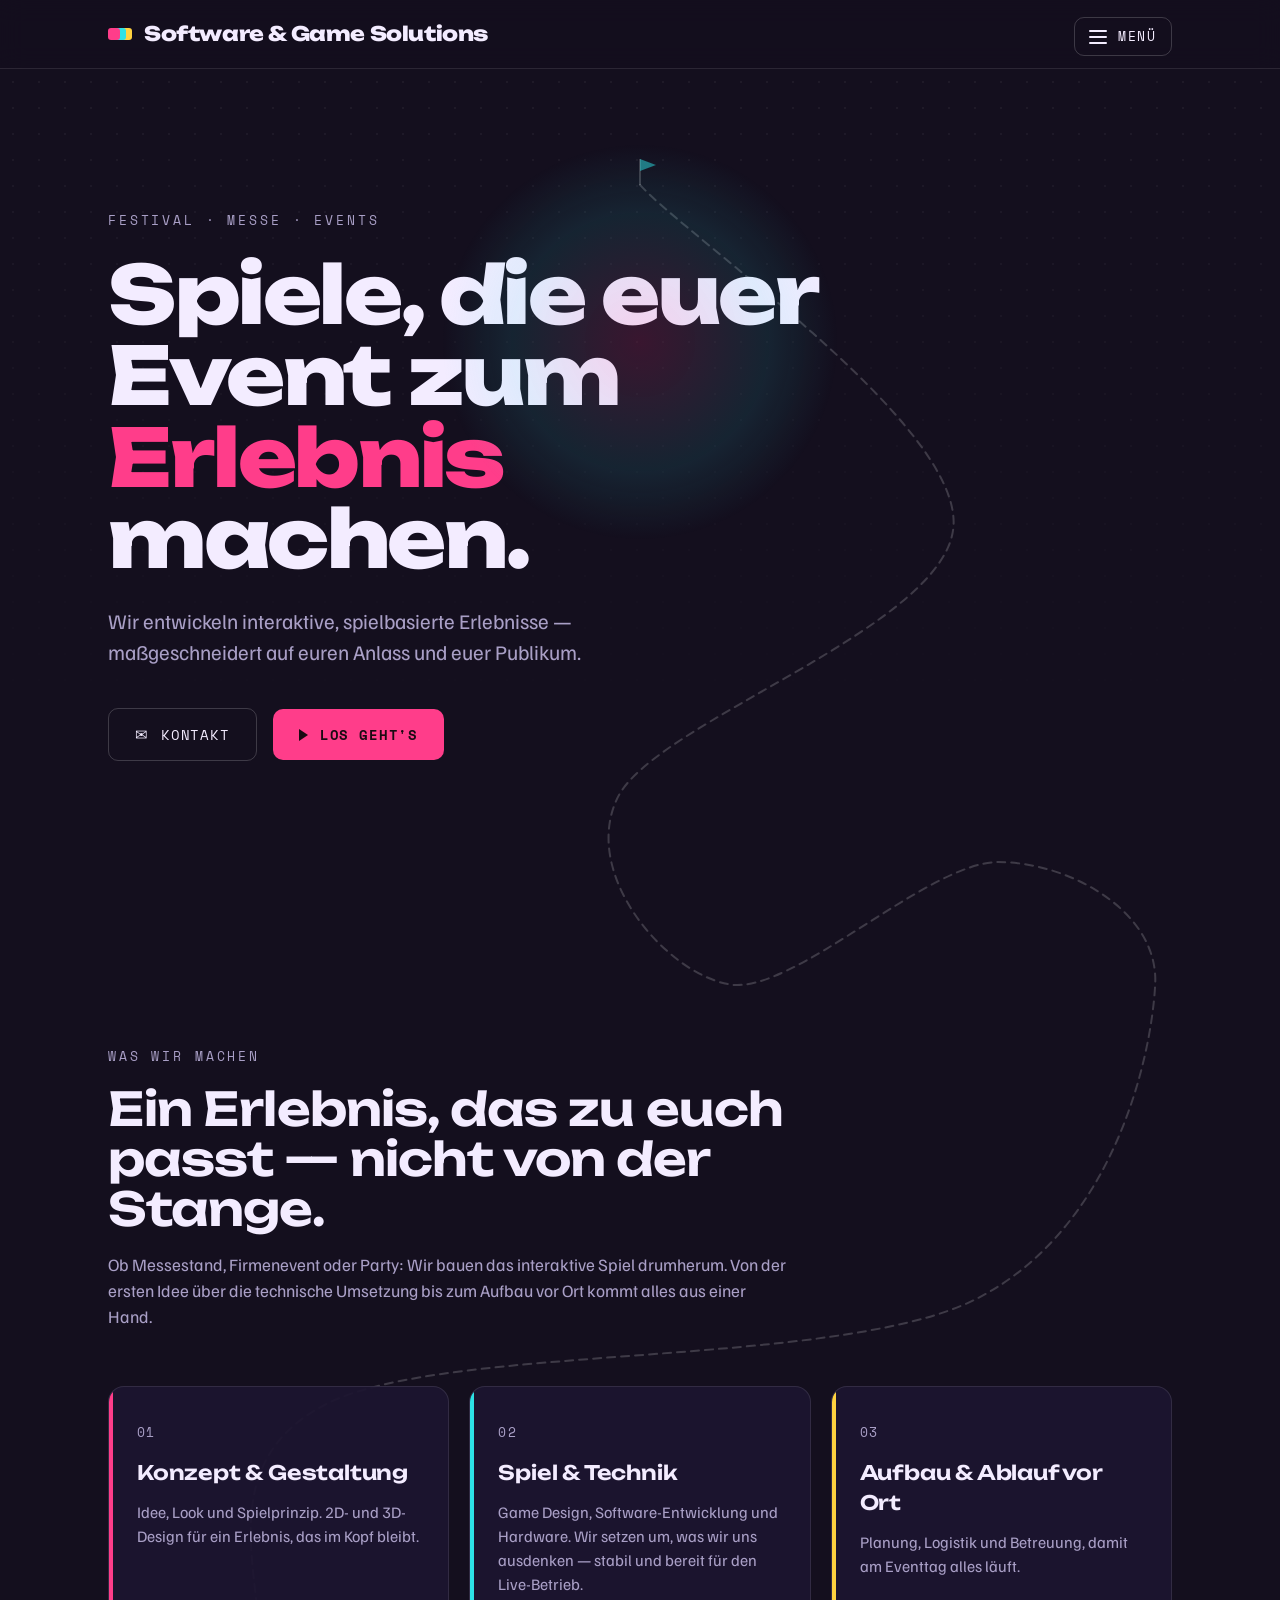
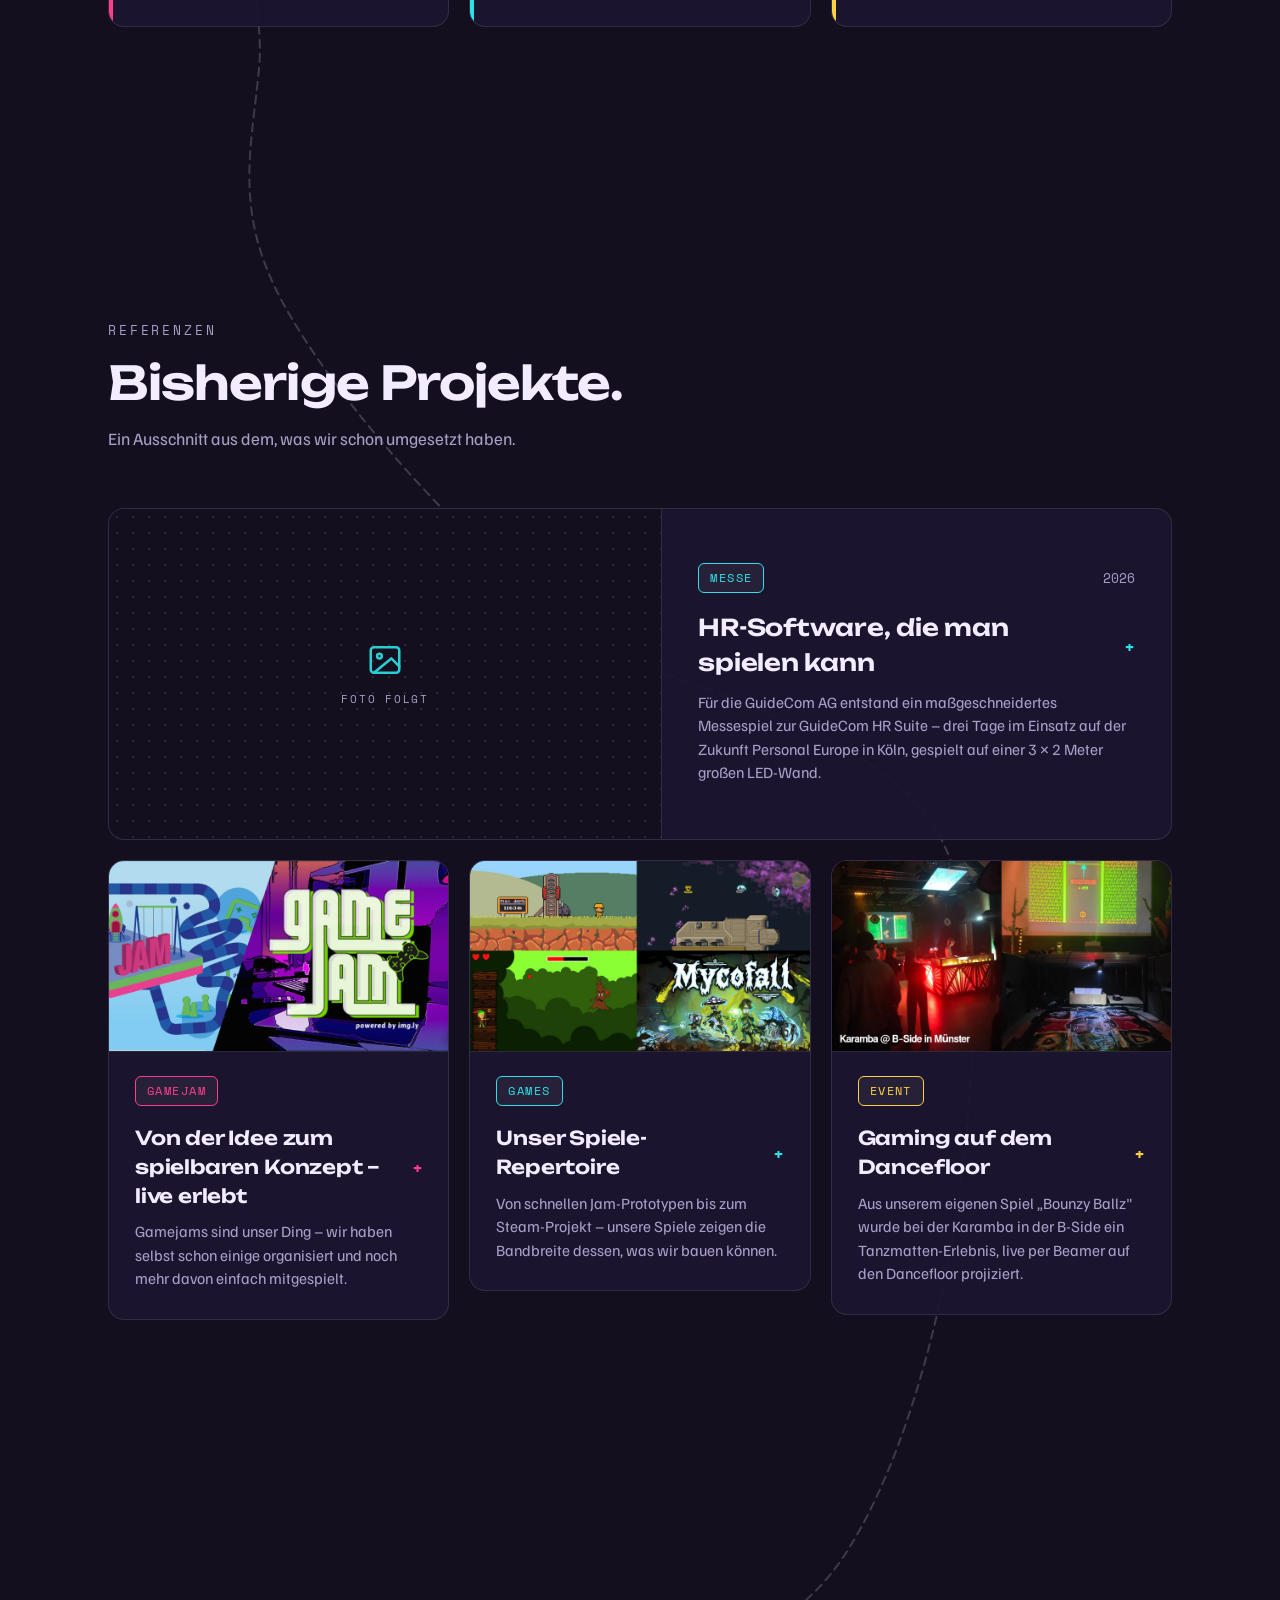
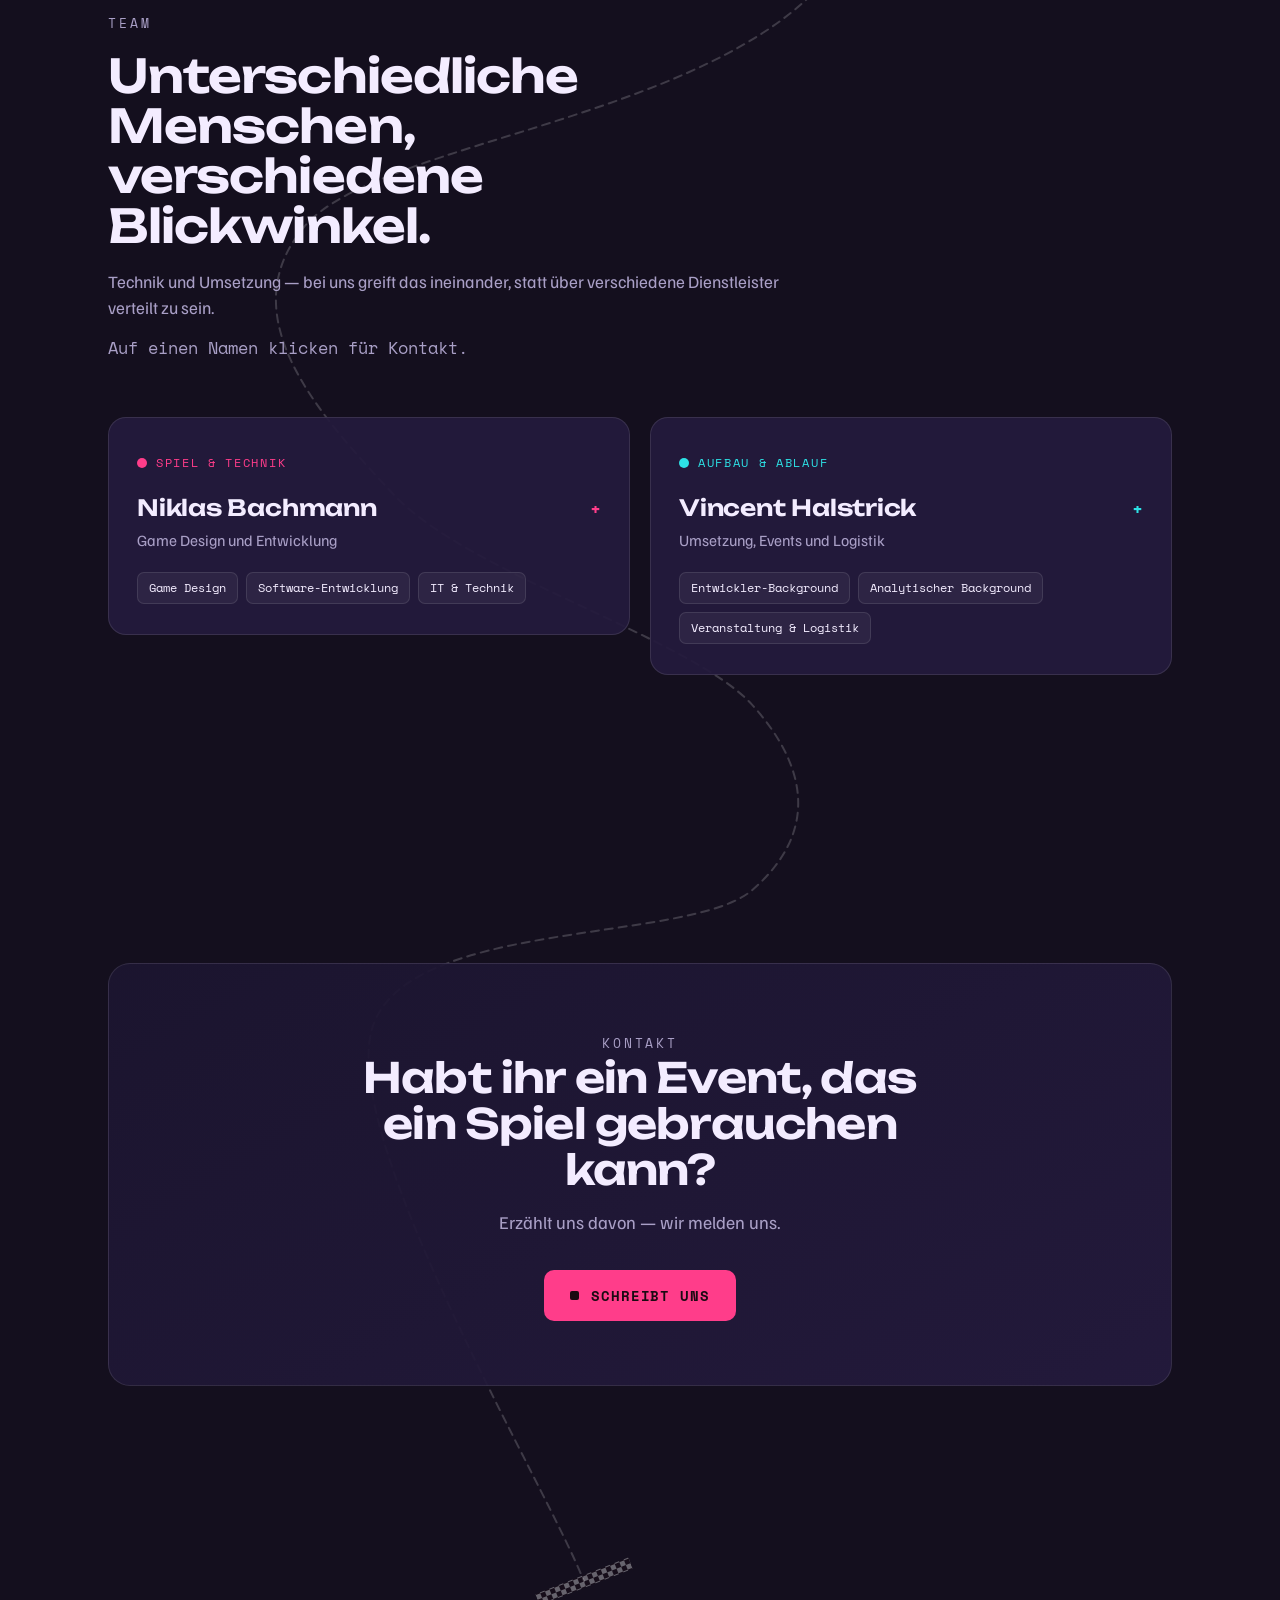
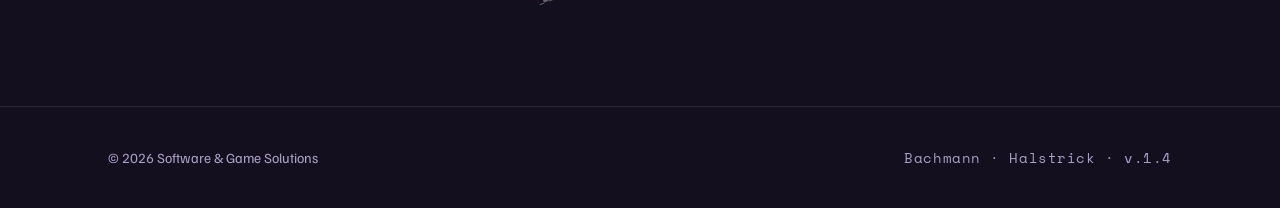
==== commit f83ecf3e: "Added new project but without images" ====
--- a/index.html
+++ b/index.html
@@ -127,7 +127,33 @@
       <p>Ein Ausschnitt aus dem, was wir schon umgesetzt haben.</p>
     </div>
     <div class="refs">
-      <article class="ref reveal" role="button" tabindex="0" aria-expanded="false" aria-controls="ref-panel-1">
+      <!-- Highlight-Karte: volle Breite über den anderen Referenzen (Klasse "ref-featured").
+           Zum Austauschen einfach diesen Block ersetzen, die übrigen Karten bleiben unberührt. -->
+      <article class="ref ref-featured ref-cyan reveal" role="button" tabindex="0" aria-expanded="false" aria-controls="ref-panel-guidecom">
+        <div class="ref-media">
+          <img class="ref-img" src="resources/images/ref_guidecom.webp" alt="Messespiel für die GuideCom HR Suite auf der LED-Wand am Messestand" width="1600" height="900" loading="lazy" onload="this.classList.add('is-loaded')" onerror="this.remove()">
+          <div class="ref-placeholder">
+            <svg viewBox="0 0 24 24" fill="none" stroke="currentColor" stroke-width="1.6" stroke-linecap="round" stroke-linejoin="round" aria-hidden="true">
+              <rect x="3" y="4" width="18" height="16" rx="2"/><circle cx="8.5" cy="9.5" r="1.5"/><path d="M21 16l-5-5L5 20"/>
+            </svg>
+            <span class="ref-media-label">Foto folgt</span>
+          </div>
+        </div>
+        <div class="ref-body">
+          <div class="ref-top"><span class="ref-tag">Messe</span><span class="ref-year">2026</span></div>
+          <h3>HR-Software, die man spielen kann <span class="chev" aria-hidden="true">+</span></h3>
+          <p>Für die GuideCom AG entstand ein maßgeschneidertes Messespiel zur GuideCom HR Suite – drei Tage im Einsatz auf der Zukunft Personal Europe in Köln, gespielt auf einer 3 × 2 Meter großen LED-Wand.</p>
+          <div class="ref-panel" id="ref-panel-guidecom" hidden>
+            <p>Die GuideCom AG wollte auf der Zukunft Personal Europe, einer der großen HR-Fachmessen, mehr zeigen als Roll-ups und Prospekte. Die Kernbotschaft ihrer HR Suite – jede Personalaufgabe hat ihr passendes Modul – wurde deshalb direkt zum Spielprinzip: Wie bei Tetris fallen Bausteine von oben, nur sind es hier Aufgaben aus dem Personalalltag wie Bewerbung, Urlaubsantrag oder Schulung. Wer punkten will, sortiert sie in die passenden Bereiche der HR Suite: Recruiting, Zeiterfassung, Weiterbildung und Feedback. Zu Beginn legt man seine eigene „digitale Personalakte“ an, und eine Bestenliste sorgt dafür, dass man es gleich noch einmal versuchen will – oder später am Tag wiederkommt.</p>
+            <p>Gespielt wurde mit Controller direkt auf der LED-Wand des Messestands, die Besucher schon von Weitem anzieht – allein oder im 2-Spieler-Modus, in dem zwei Besucher gleichzeitig auf demselben Spielfeld sortieren. Das Spiel ist exakt auf Auflösung und Pixelraster der Wand zugeschnitten: große, klare Formen statt kleiner Details, gut lesbar aus mehreren Metern Abstand. In Spielpausen zeigt ein Standby-Modus die Grafik des Kunden und springt beim ersten Tastendruck zurück ins Spiel. Zwischen Kick-off und fertiger Version lagen gut zwei Wochen, auf der Messe lief das Spiel dann drei Tage lang ohne Probleme. Genau das macht ein gutes Messespiel aus: Es unterhält nicht nur, sondern trägt die Botschaft des Ausstellers – was hängen bleibt, ist nicht bloß ein Spiel, sondern die Marke dahinter.</p>
+            <p class="ref-credit">Konzept &amp; Umsetzung: Niklas Bachmann</p>
+            <div class="ref-links">
+              <a href="https://www.guidecom.de/hr-suite/" target="_blank" rel="noopener">guidecom.de/hr-suite ↗</a>
+            </div>
+          </div>
+        </div>
+      </article>
+      <article class="ref ref-pink reveal" role="button" tabindex="0" aria-expanded="false" aria-controls="ref-panel-1">
         <div class="ref-media">
           <img class="ref-img" src="resources/images/ref_gamejam.webp" alt="Gamejam" width="1600" height="900" loading="lazy" onload="this.classList.add('is-loaded')" onerror="this.remove()">
           <div class="ref-placeholder">
@@ -150,7 +176,7 @@
           </div>
         </div>
       </article>
-      <article class="ref reveal" role="button" tabindex="0" aria-expanded="false" aria-controls="ref-panel-2">
+      <article class="ref ref-cyan reveal" role="button" tabindex="0" aria-expanded="false" aria-controls="ref-panel-2">
         <div class="ref-media">
           <img class="ref-img" src="resources/images/ref_games.webp" alt="Games" width="1600" height="900" loading="lazy" onload="this.classList.add('is-loaded')" onerror="this.remove()">
           <div class="ref-placeholder">
@@ -175,7 +201,7 @@
           </div>
         </div>
       </article>
-      <article class="ref reveal" role="button" tabindex="0" aria-expanded="false" aria-controls="ref-panel-3">
+      <article class="ref ref-gold reveal" role="button" tabindex="0" aria-expanded="false" aria-controls="ref-panel-3">
         <div class="ref-media">
           <img class="ref-img" src="resources/images/ref_karamba.webp" alt="Karamba" width="1600" height="900" loading="lazy" onload="this.classList.add('is-loaded')" onerror="this.remove()">
           <div class="ref-placeholder">
@@ -304,7 +330,7 @@
 <footer>
   <div class="wrap foot">
     <span>© 2026 Software & Game Solutions</span>
-    <span class="names">Bachmann · Halstrick · v.1.3</span>
+    <span class="names">Bachmann · Halstrick · v.1.4</span>
   </div>
 </footer>
 
--- a/styles.css
+++ b/styles.css
@@ -301,9 +301,19 @@
 .ref-links{display:flex;flex-direction:column;gap:8px;margin-top:14px}
 .ref-links a{font-family:"Space Mono",monospace;font-size:14px;color:var(--rc);word-break:break-all}
 .ref-links a:hover,.ref-links a:focus-visible{text-decoration:underline}
-.ref:nth-child(1){--rc:var(--pink)}
-.ref:nth-child(2){--rc:var(--cyan)}
-.ref:nth-child(3){--rc:var(--gold)}
+.ref-panel p + p{margin-top:12px}
+.ref .ref-credit{font-family:"Space Mono",monospace;font-size:13px;letter-spacing:.04em;color:var(--cloud)}
+/* Farbe pro Karte per Klasse statt nth-child, damit neue Karten die Farben der übrigen nicht verschieben */
+.ref-pink{--rc:var(--pink)}
+.ref-cyan{--rc:var(--cyan)}
+.ref-gold{--rc:var(--gold)}
+/* Highlight-Karte: volle Breite über den anderen, Bild links / Text rechts */
+.ref-featured{grid-column:1/-1;flex-direction:row;overflow:clip} /* clip statt hidden, sonst greift sticky unten nicht */
+.ref-featured .ref-media{flex:0 0 52%;aspect-ratio:auto;min-height:clamp(260px,30vw,330px);border-bottom:0}
+.ref-featured .ref-body{flex:1;justify-content:center;padding:32px 36px;border-left:1px solid var(--line)}
+/* Aufgeklappt: Bild behält 16:9 statt mit dem Text in die Höhe zu wachsen und bleibt beim Lesen unter dem Header stehen */
+.ref-featured.open .ref-media{align-self:flex-start;aspect-ratio:16/9;min-height:0;position:sticky;top:96px}
+.ref-featured h3{font-size:1.45rem}
 
 /* ---------- Contact ---------- */
 .contact{
@@ -327,6 +337,10 @@
 /* ---------- Responsive ---------- */
 @media (max-width:860px){
   .pillars,.team,.refs{grid-template-columns:1fr}
+  .ref-featured{flex-direction:column}
+  .ref-featured .ref-media,.ref-featured.open .ref-media{flex:none;align-self:stretch;aspect-ratio:16/9;min-height:0;position:relative;top:auto;border-bottom:1px solid var(--line)}
+  .ref-featured .ref-body{padding:24px 26px 28px;border-left:0}
+  .ref-featured h3{font-size:1.2rem}
   .hero-inner{padding:90px 0}
   .contact{padding:48px 26px}
 }
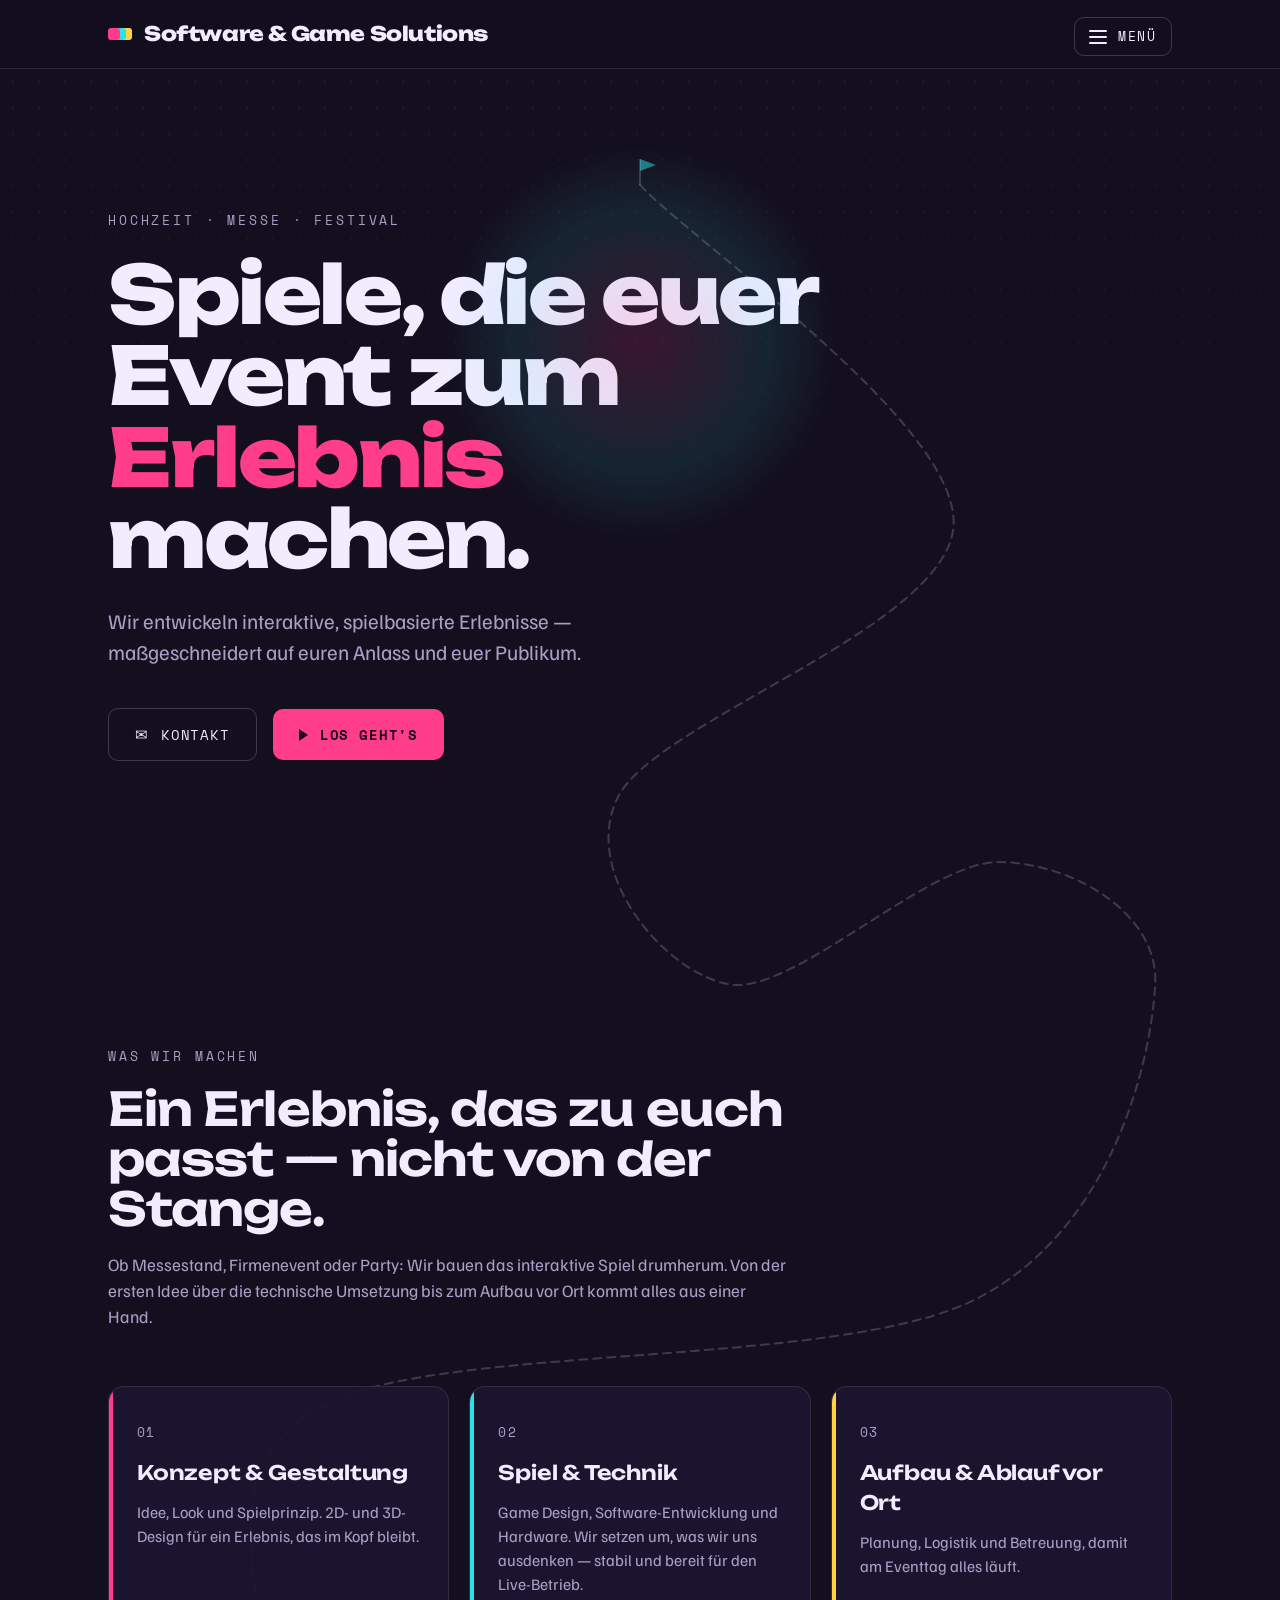
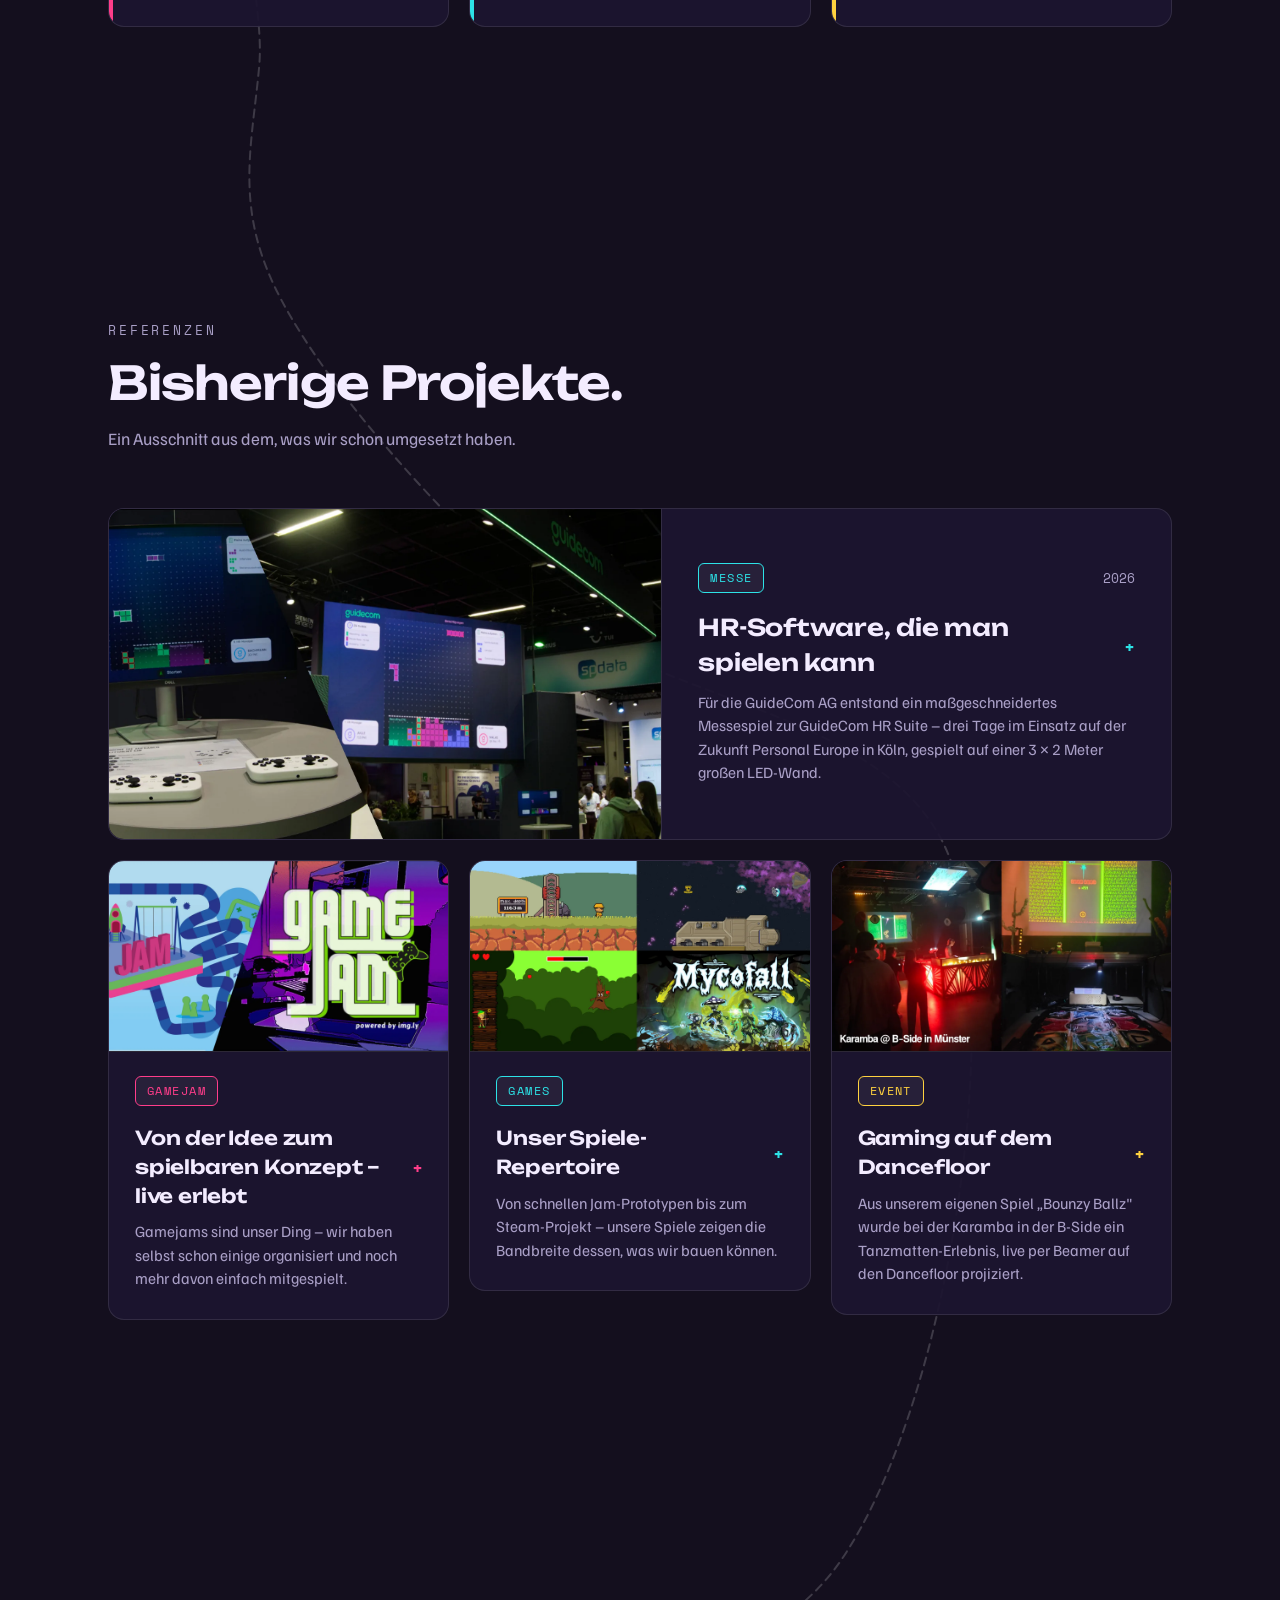
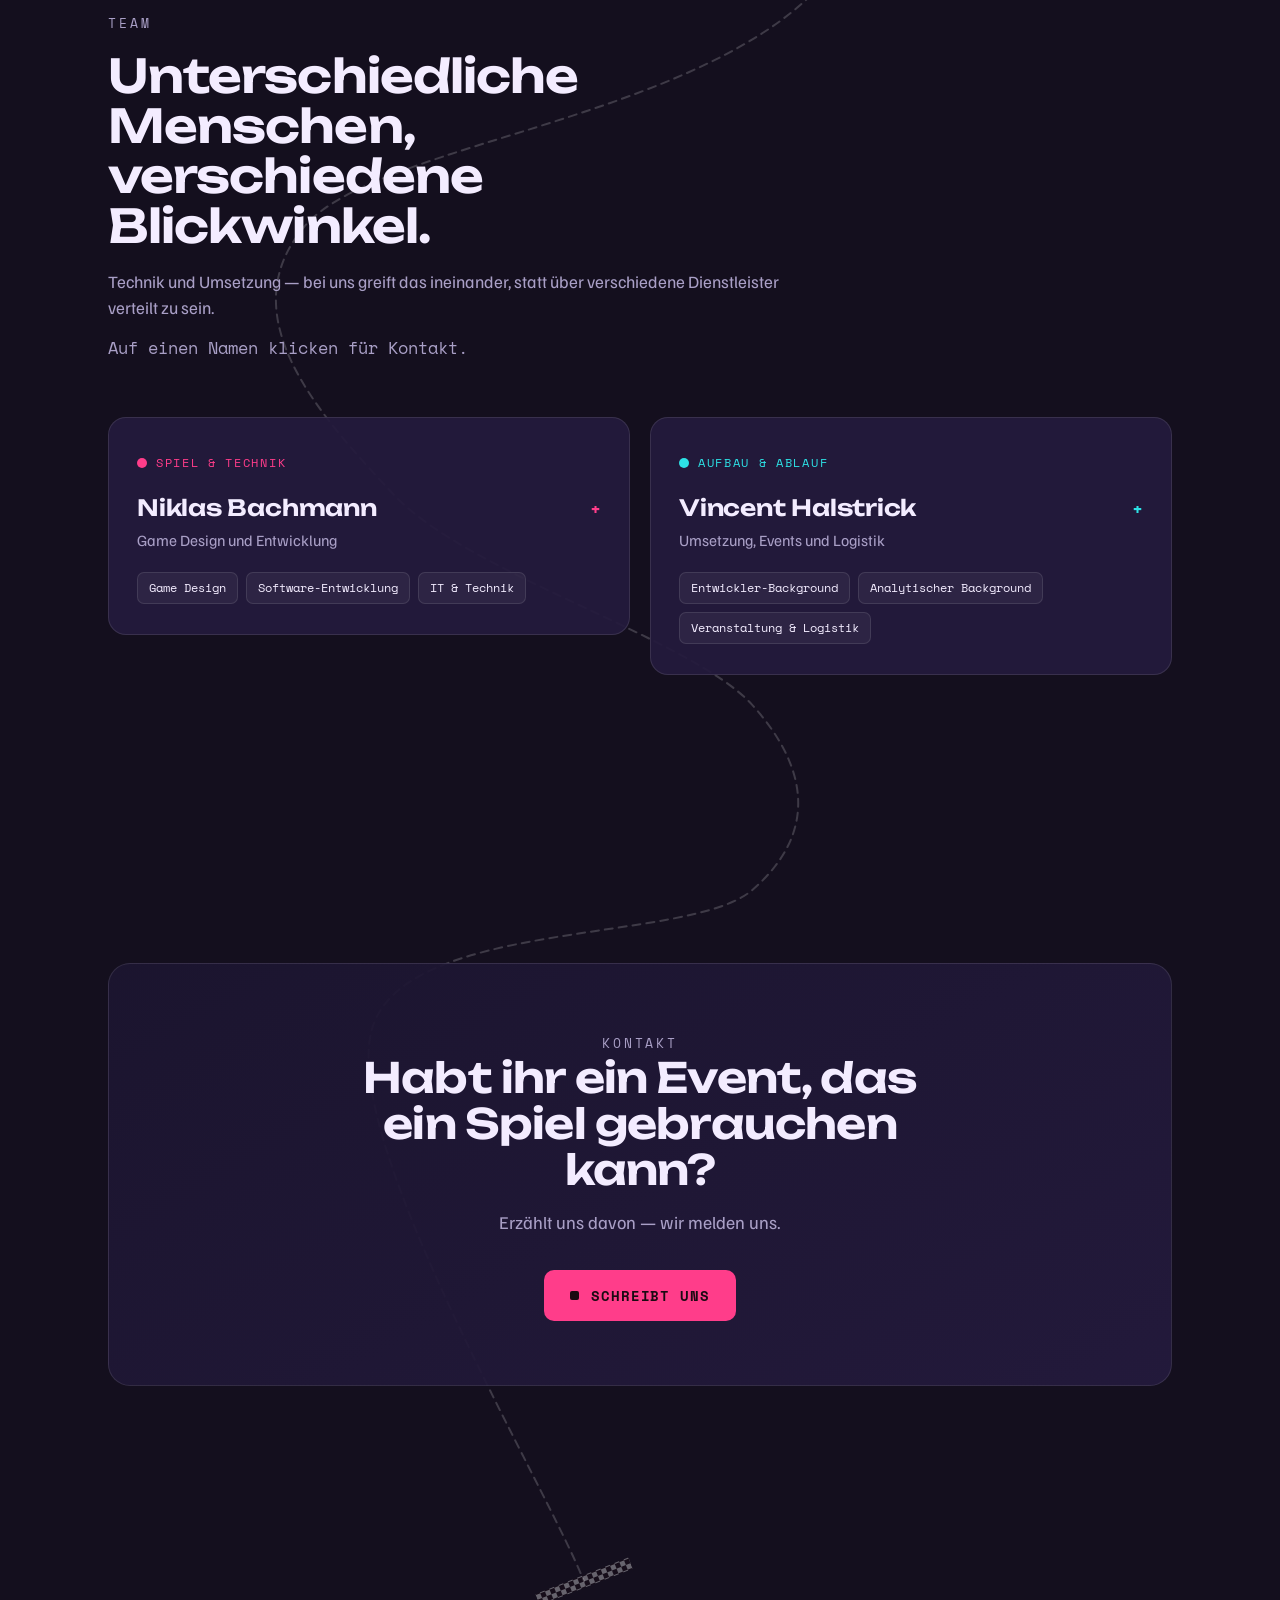
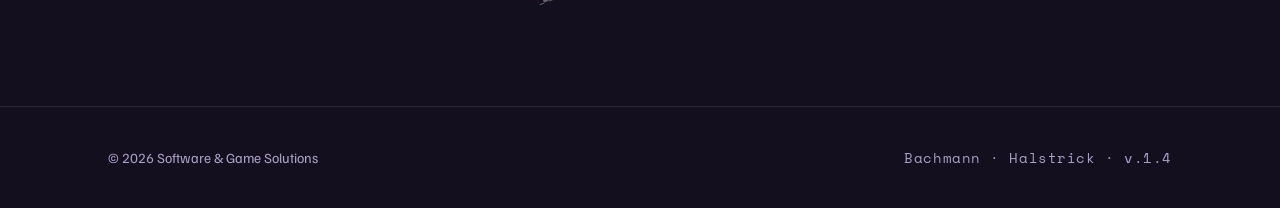
==== commit 112784cc: "Update index.html" ====
--- a/index.html
+++ b/index.html
@@ -1,341 +1,341 @@
-<!DOCTYPE html>
-<html lang="de">
-<head>
-<meta charset="UTF-8">
-<meta name="viewport" content="width=device-width, initial-scale=1.0">
-<title>Software & Game Solutions — Interaktive Erlebnisse für Event, Messe & Party</title>
-<meta name="description" content="Software & Game Solutions entwickelt interaktive, spielbasierte Erlebnisse — maßgeschneidert für Events, Messen und Partys.">
-
-<link rel="preconnect" href="https://fonts.googleapis.com">
-<link rel="preconnect" href="https://fonts.gstatic.com" crossorigin>
-<link href="https://fonts.googleapis.com/css2?family=Unbounded:wght@600;800&family=Familjen+Grotesk:wght@400;500;600&family=Space+Mono:wght@400;700&display=swap" rel="stylesheet">
-<link rel="stylesheet" href="styles.css">
-<link rel="stylesheet" href="game.css">
-</head>
-<body>
-
-<header>
-  <div class="wrap nav">
-    <div class="brand"><span class="coin"></span><span class="brand-name">Software & Game Solutions</span></div>
-    <span class="collect-badge" id="collectBadge">
-      <span class="collect-icon" id="collectIcon" aria-hidden="true"></span>
-      <span id="collectCount"></span>
-    </span>
-    <div class="menu" id="menu">
-      <button class="menu-trigger" aria-expanded="false" aria-controls="menu-panel" aria-label="Menü öffnen">
-        <span class="bars" aria-hidden="true"><span></span><span></span><span></span></span>
-        <span>Menü</span>
-      </button>
-      <nav class="menu-panel" id="menu-panel" aria-label="Seitennavigation">
-        <a href="#start">Start</a>
-        <a href="#machen">Was wir machen</a>
-        <a href="#referenzen">Referenzen</a>
-        <a href="#team">Team</a>
-        <a href="#kontakt">Kontakt</a>
-      </nav>
-    </div>
-  </div>
-</header>
-
-<div class="spot" id="spot" aria-hidden="true"></div>
-
-<svg id="gameTrack" class="game-track" aria-hidden="true">
-  <defs>
-    <linearGradient id="track-gradient" x1="0" y1="0" x2="0" y2="1">
-      <stop class="tg-1" offset="0%"/>
-      <stop class="tg-2" offset="50%"/>
-      <stop class="tg-3" offset="100%"/>
-    </linearGradient>
-    <pattern id="finish-checker" width="10" height="10" patternUnits="userSpaceOnUse">
-      <rect width="10" height="10" fill="#fff"/>
-      <rect width="5" height="5" fill="#1a0a12"/>
-      <rect x="5" y="5" width="5" height="5" fill="#1a0a12"/>
-    </pattern>
-  </defs>
-  <path class="track-path"></path>
-  <path class="track-edge track-edge-a"></path>
-  <path class="track-edge track-edge-b"></path>
-  <g class="track-collectibles"></g>
-  <g class="track-start"></g>
-  <g class="track-finish"></g>
-</svg>
-
-<!-- HERO -->
-<!-- Aktuell im Festival-Modus: zeigt "Currently at: Moyn" statt der generischen Eyebrow.
-     Zum Zurückschalten auf die generische Variante einfach die Klasse "hero-festival-mode" hier entfernen. -->
-<section class="hero" id="start">
-  <div class="wrap">
-    <div class="hero-inner">
-      <span class="eyebrow hero-eyebrow">Festival · Messe · Events</span>
-      <div class="hero-live" id="heroLive">
-        <span class="hero-live-label">Currently at:</span>
-        <img class="hero-live-logo" src="resources/images/moyn-logo.svg" alt="Moyn Festival" onerror="this.closest('.hero-live').remove()">
-      </div>
-      <h1>Spiele, die euer Event zum <span class="hl">Erlebnis</span> machen.</h1>
-      <p class="lead">Wir entwickeln interaktive, spielbasierte Erlebnisse — maßgeschneidert auf euren Anlass und euer Publikum.</p>
-      <div class="cta-row">
-        <a class="btn btn-ghost" href="#kontakt"><span class="btn-icon" aria-hidden="true">✉</span>Kontakt</a>
-        <button type="button" class="btn btn-primary" id="gameToggle" aria-pressed="false"><span class="game-icon" id="gameIcon" aria-hidden="true"></span>Los geht's</button>
-      </div>
-    </div>
-    <div class="key-hint" id="keyHint" aria-hidden="true">
-      <div class="key-hint-pad">
-        <span class="key-cap key-up">▲</span>
-        <span class="key-cap key-left">◀</span>
-        <span class="key-cap key-down">▼</span>
-        <span class="key-cap key-right">▶</span>
-      </div>
-      <span class="key-hint-text">Bewegen mit den Pfeiltasten</span>
-    </div>
-  </div>
-</section>
-
-<!-- WAS WIR MACHEN -->
-<section class="block" id="machen">
-  <div class="wrap">
-    <div class="section-head reveal">
-      <span class="eyebrow">Was wir machen</span>
-      <h2>Ein Erlebnis, das zu euch passt — nicht von der Stange.</h2>
-      <p>Ob Messestand, Firmenevent oder Party: Wir bauen das interaktive Spiel drumherum. Von der ersten Idee über die technische Umsetzung bis zum Aufbau vor Ort kommt alles aus einer Hand.</p>
-    </div>
-    <div class="pillars">
-      <div class="pillar reveal" tabindex="-1">
-        <span class="num">01</span>
-        <h3>Konzept &amp; Gestaltung</h3>
-        <p>Idee, Look und Spielprinzip. 2D- und 3D-Design für ein Erlebnis, das im Kopf bleibt.</p>
-      </div>
-      <div class="pillar reveal" tabindex="-1">
-        <span class="num">02</span>
-        <h3>Spiel &amp; Technik</h3>
-        <p>Game Design, Software-Entwicklung und Hardware. Wir setzen um, was wir uns ausdenken — stabil und bereit für den Live-Betrieb.</p>
-      </div>
-      <div class="pillar reveal" tabindex="-1">
-        <span class="num">03</span>
-        <h3>Aufbau &amp; Ablauf vor Ort</h3>
-        <p>Planung, Logistik und Betreuung, damit am Eventtag alles läuft.</p>
-      </div>
-    </div>
-  </div>
-</section>
-
-<!-- REFERENZEN -->
-<section class="block" id="referenzen">
-  <div class="wrap">
-    <div class="section-head reveal">
-      <span class="eyebrow">Referenzen</span>
-      <h2>Bisherige Projekte.</h2>
-      <p>Ein Ausschnitt aus dem, was wir schon umgesetzt haben.</p>
-    </div>
-    <div class="refs">
-      <!-- Highlight-Karte: volle Breite über den anderen Referenzen (Klasse "ref-featured").
-           Zum Austauschen einfach diesen Block ersetzen, die übrigen Karten bleiben unberührt. -->
-      <article class="ref ref-featured ref-cyan reveal" role="button" tabindex="0" aria-expanded="false" aria-controls="ref-panel-guidecom">
-        <div class="ref-media">
-          <img class="ref-img" src="resources/images/ref_guidecom.webp" alt="Messespiel für die GuideCom HR Suite auf der LED-Wand am Messestand" width="1600" height="900" loading="lazy" onload="this.classList.add('is-loaded')" onerror="this.remove()">
-          <div class="ref-placeholder">
-            <svg viewBox="0 0 24 24" fill="none" stroke="currentColor" stroke-width="1.6" stroke-linecap="round" stroke-linejoin="round" aria-hidden="true">
-              <rect x="3" y="4" width="18" height="16" rx="2"/><circle cx="8.5" cy="9.5" r="1.5"/><path d="M21 16l-5-5L5 20"/>
-            </svg>
-            <span class="ref-media-label">Foto folgt</span>
-          </div>
-        </div>
-        <div class="ref-body">
-          <div class="ref-top"><span class="ref-tag">Messe</span><span class="ref-year">2026</span></div>
-          <h3>HR-Software, die man spielen kann <span class="chev" aria-hidden="true">+</span></h3>
-          <p>Für die GuideCom AG entstand ein maßgeschneidertes Messespiel zur GuideCom HR Suite – drei Tage im Einsatz auf der Zukunft Personal Europe in Köln, gespielt auf einer 3 × 2 Meter großen LED-Wand.</p>
-          <div class="ref-panel" id="ref-panel-guidecom" hidden>
-            <p>Die GuideCom AG wollte auf der Zukunft Personal Europe, einer der großen HR-Fachmessen, mehr zeigen als Roll-ups und Prospekte. Die Kernbotschaft ihrer HR Suite – jede Personalaufgabe hat ihr passendes Modul – wurde deshalb direkt zum Spielprinzip: Wie bei Tetris fallen Bausteine von oben, nur sind es hier Aufgaben aus dem Personalalltag wie Bewerbung, Urlaubsantrag oder Schulung. Wer punkten will, sortiert sie in die passenden Bereiche der HR Suite: Recruiting, Zeiterfassung, Weiterbildung und Feedback. Zu Beginn legt man seine eigene „digitale Personalakte“ an, und eine Bestenliste sorgt dafür, dass man es gleich noch einmal versuchen will – oder später am Tag wiederkommt.</p>
-            <p>Gespielt wurde mit Controller direkt auf der LED-Wand des Messestands, die Besucher schon von Weitem anzieht – allein oder im 2-Spieler-Modus, in dem zwei Besucher gleichzeitig auf demselben Spielfeld sortieren. Das Spiel ist exakt auf Auflösung und Pixelraster der Wand zugeschnitten: große, klare Formen statt kleiner Details, gut lesbar aus mehreren Metern Abstand. In Spielpausen zeigt ein Standby-Modus die Grafik des Kunden und springt beim ersten Tastendruck zurück ins Spiel. Zwischen Kick-off und fertiger Version lagen gut zwei Wochen, auf der Messe lief das Spiel dann drei Tage lang ohne Probleme. Genau das macht ein gutes Messespiel aus: Es unterhält nicht nur, sondern trägt die Botschaft des Ausstellers – was hängen bleibt, ist nicht bloß ein Spiel, sondern die Marke dahinter.</p>
-            <p class="ref-credit">Konzept &amp; Umsetzung: Niklas Bachmann</p>
-            <div class="ref-links">
-              <a href="https://www.guidecom.de/hr-suite/" target="_blank" rel="noopener">guidecom.de/hr-suite ↗</a>
-            </div>
-          </div>
-        </div>
-      </article>
-      <article class="ref ref-pink reveal" role="button" tabindex="0" aria-expanded="false" aria-controls="ref-panel-1">
-        <div class="ref-media">
-          <img class="ref-img" src="resources/images/ref_gamejam.webp" alt="Gamejam" width="1600" height="900" loading="lazy" onload="this.classList.add('is-loaded')" onerror="this.remove()">
-          <div class="ref-placeholder">
-            <svg viewBox="0 0 24 24" fill="none" stroke="currentColor" stroke-width="1.6" stroke-linecap="round" stroke-linejoin="round" aria-hidden="true">
-              <rect x="3" y="4" width="18" height="16" rx="2"/><circle cx="8.5" cy="9.5" r="1.5"/><path d="M21 16l-5-5L5 20"/>
-            </svg>
-            <span class="ref-media-label">Foto folgt</span>
-          </div>
-        </div>
-        <div class="ref-body">
-          <div class="ref-top"><span class="ref-tag">Gamejam</span></div>
-          <h3>Von der Idee zum spielbaren Konzept – live erlebt <span class="chev" aria-hidden="true">+</span></h3>
-          <p>Gamejams sind unser Ding – wir haben selbst schon einige organisiert und noch mehr davon einfach mitgespielt.</p>
-          <div class="ref-panel" id="ref-panel-1" hidden>
-            <p>Gamejams sind bei uns keine einmalige Sache, sondern echte Leidenschaft: In kleinen Teams entwickelt man dabei innerhalb weniger Tage – oft an einem Wochenende – auf Basis eines zufälligen Themas ein komplettes Spiel. Wir haben selbst mehrere kleine Gamejams organisiert und moderiert – sowohl vor Ort als auch als Online-Event – und darüber hinaus an vielen weiteren als Teilnehmer mitgemacht. Uns geht's dabei nicht nur ums Coden und Konzipieren, sondern genauso ums Zusammensein: gemeinsam kreativ werden, sich gegenseitig weiterbringen und dabei selbst etwas dazulernen, aus einer guten Idee gemeinsam etwas Spielbares machen – und dabei einfach Spaß haben. Genau diese Erfahrung bringen wir mit, wenn wir Spielkonzepte für euer Event entwickeln.</p>
-            <div class="ref-links">
-              <a href="https://itch.io/jam/imgly" target="_blank" rel="noopener">itch.io/jam/imgly ↗</a>
-              <a href="https://itch.io/jam/do-not-use-the-playground" target="_blank" rel="noopener">itch.io/jam/do-not-use-the-playground ↗</a>
-            </div>
-          </div>
-        </div>
-      </article>
-      <article class="ref ref-cyan reveal" role="button" tabindex="0" aria-expanded="false" aria-controls="ref-panel-2">
-        <div class="ref-media">
-          <img class="ref-img" src="resources/images/ref_games.webp" alt="Games" width="1600" height="900" loading="lazy" onload="this.classList.add('is-loaded')" onerror="this.remove()">
-          <div class="ref-placeholder">
-            <svg viewBox="0 0 24 24" fill="none" stroke="currentColor" stroke-width="1.6" stroke-linecap="round" stroke-linejoin="round" aria-hidden="true">
-              <rect x="3" y="4" width="18" height="16" rx="2"/><circle cx="8.5" cy="9.5" r="1.5"/><path d="M21 16l-5-5L5 20"/>
-            </svg>
-            <span class="ref-media-label">Foto folgt</span>
-          </div>
-        </div>
-        <div class="ref-body">
-          <div class="ref-top"><span class="ref-tag">Games</span></div>
-          <h3>Unser Spiele-Repertoire <span class="chev" aria-hidden="true">+</span></h3>
-          <p>Von schnellen Jam-Prototypen bis zum Steam-Projekt – unsere Spiele zeigen die Bandbreite dessen, was wir bauen können.</p>
-          <div class="ref-panel" id="ref-panel-2" hidden>
-            <p>Ob Strategie, Action oder Survival – wir bewegen uns gerne in ganz unterschiedlichen Genres. Mit TimeWhip entwickeln wir ein taktisches Echtzeit-Strategiespiel mit Zeitmechanik und Rogue-Elementen. Tiny Bow Guy ist unsere moderne Neuinterpretation eines Klassikers aus den 90ern – ein charmantes Arcade-Actionspiel rund um einen kleinen Bogenschützen. Drill to Win entstand innerhalb weniger Stunden auf einem Gamejam: ein knackiges Bohrspiel mit Ressourcen-Mechanik, komplett aus einer spontanen Idee heraus umgesetzt. Und mit Mycofall zeigen wir, dass wir auch größere Projekte stemmen: ein Bullet-Hell-Survival-Spiel mit Koop-Modus, mittlerweile auch auf Steam zu finden. Von der kleinen Idee bis zum ausgewachsenen Release – genau dieses Spektrum an Erfahrung bringen wir in jedes Spielkonzept ein, das wir für euer Event entwickeln.</p>
-            <div class="ref-links">
-              <a href="https://store.steampowered.com/app/3701190/Mycofall/" target="_blank" rel="noopener">store.steampowered.com/app/3701190/Mycofall ↗</a>
-              <a href="https://sharkblaster.itch.io/timewhip" target="_blank" rel="noopener">sharkblaster.itch.io/timewhip ↗</a>
-              <a href="https://bantol.itch.io/drill-to-win" target="_blank" rel="noopener">bantol.itch.io/drill-to-win ↗</a>
-              <a href="https://btopp.itch.io/tinybowguy" target="_blank" rel="noopener">btopp.itch.io/tinybowguy ↗</a>
-            </div>
-          </div>
-        </div>
-      </article>
-      <article class="ref ref-gold reveal" role="button" tabindex="0" aria-expanded="false" aria-controls="ref-panel-3">
-        <div class="ref-media">
-          <img class="ref-img" src="resources/images/ref_karamba.webp" alt="Karamba" width="1600" height="900" loading="lazy" onload="this.classList.add('is-loaded')" onerror="this.remove()">
-          <div class="ref-placeholder">
-            <svg viewBox="0 0 24 24" fill="none" stroke="currentColor" stroke-width="1.6" stroke-linecap="round" stroke-linejoin="round" aria-hidden="true">
-              <rect x="3" y="4" width="18" height="16" rx="2"/><circle cx="8.5" cy="9.5" r="1.5"/><path d="M21 16l-5-5L5 20"/>
-            </svg>
-            <span class="ref-media-label">Foto folgt</span>
-          </div>
-        </div>
-        <div class="ref-body">
-          <div class="ref-top"><span class="ref-tag">Event</span></div>
-          <h3>Gaming auf dem Dancefloor <span class="chev" aria-hidden="true">+</span></h3>
-          <p>Aus unserem eigenen Spiel „Bounzy Ballz" wurde bei der Karamba in der B-Side ein Tanzmatten-Erlebnis, live per Beamer auf den Dancefloor projiziert.</p>
-          <div class="ref-panel" id="ref-panel-3" hidden>
-            <p>Bounzy Ballz ist ein von uns entwickeltes Arcade-Pinball-Spiel mit Neon-Optik, bei dem es um Highscores und große Combos geht – eigentlich gedacht zum Spielen am Bildschirm. Für die Karamba in der B-Side haben wir daraus etwas ganz Neues gemacht: Statt Maus oder Touch steuert eine Tanzmatte das Spiel, projiziert per Beamer mitten auf den Dancefloor. Techno-Sound trifft auf ein Spielkonzept, das die Gäste körperlich in Bewegung bringt – wer punkten will, muss tanzen. Über mehrere Karamba-Veranstaltungen hinweg haben wir das Setup immer weiter verfeinert und passgenau auf das jeweilige Event zugeschnitten. Genau so gehen wir auch bei euch vor: ein bestehendes Konzept oder eine ganz neue Idee, angepasst an euren Ort, euer Publikum und den Vibe eures Events.</p>
-            <div class="ref-links">
-              <a href="https://b-side.ms/events/31de-karamba-strassenfest-aftershow" target="_blank" rel="noopener">b-side.ms/events/31de-karamba-strassenfest-aftershow ↗</a>
-              <a href="https://btopp.itch.io/bounzyballz" target="_blank" rel="noopener">btopp.itch.io/bounzyballz ↗</a>
-            </div>
-          </div>
-        </div>
-      </article>
-    </div>
-  </div>
-</section>
-
-<!-- TEAM -->
-<section class="block" id="team">
-  <div class="wrap">
-    <div class="section-head reveal">
-      <span class="eyebrow">Team</span>
-      <h2>Unterschiedliche Menschen, verschiedene Blickwinkel.</h2>
-      <p>Technik und Umsetzung — bei uns greift das ineinander, statt über verschiedene Dienstleister verteilt zu sein.</p>
-      <p class="hint">Auf einen Namen klicken für Kontakt.</p>
-    </div>
-    <div class="team">
-      <!-- Marcel Maier temporär ausgeblendet, bis er wieder auf der Seite auftauchen soll:
-      <div class="player reveal" role="button" tabindex="0" aria-expanded="false" aria-controls="c-marcel">
-        <span class="badge">Konzept &amp; Gestaltung</span>
-        <h3>Marcel Maier <span class="chev" aria-hidden="true">+</span></h3>
-        <div class="role">Konzeptionell, grafisch, kreativ</div>
-        <div class="tags">
-          <span class="tag">Konzeption</span>
-          <span class="tag">Kreativ</span>
-          <span class="tag">2D &amp; 3D Art</span>
-        </div>
-        <div class="contact-panel" id="c-marcel" hidden>
-          <div class="person-photo">
-            <img class="person-img" src="resources/images/team_marcel.png" alt="Marcel Maier" onload="this.classList.add('is-loaded')" onerror="this.remove()">
-            <div class="person-placeholder">
-              <svg viewBox="0 0 24 24" fill="none" stroke="currentColor" stroke-width="1.6" stroke-linecap="round" stroke-linejoin="round" aria-hidden="true"><circle cx="12" cy="8" r="4"/><path d="M4 21c0-4 3.5-7 8-7s8 3 8 7"/></svg>
-              <span class="person-photo-label">Foto folgt</span>
-            </div>
-            <div class="person-overlay"><p class="person-info">Mit den Gedanken tief in einer Story oder einem Konzept, hat aber immer das richtige Auge für Grafiken und Designs.</p></div>
-          </div>
-          <div class="contact-line">✉ <a href="mailto:marcel@gamesolutions.example">marcel@gamesolutions.example</a></div>
-          <div class="contact-line">🔗 <span class="contact-placeholder">Portfolio folgt</span></div>
-        </div>
-      </div>
-      -->
-      <div class="player reveal" role="button" tabindex="0" aria-expanded="false" aria-controls="c-niklas">
-        <span class="badge">Spiel &amp; Technik</span>
-        <h3>Niklas Bachmann <span class="chev" aria-hidden="true">+</span></h3>
-        <div class="role">Game Design und Entwicklung</div>
-        <div class="tags">
-          <span class="tag">Game Design</span>
-          <span class="tag">Software-Entwicklung</span>
-          <span class="tag">IT &amp; Technik</span>
-        </div>
-        <div class="contact-panel" id="c-niklas" hidden>
-          <div class="person-photo">
-            <img class="person-img" src="resources/images/team_niklas.webp" alt="Niklas Bachmann" width="280" height="280" loading="lazy" onload="this.classList.add('is-loaded')" onerror="this.remove()">
-            <div class="person-placeholder">
-              <svg viewBox="0 0 24 24" fill="none" stroke="currentColor" stroke-width="1.6" stroke-linecap="round" stroke-linejoin="round" aria-hidden="true"><circle cx="12" cy="8" r="4"/><path d="M4 21c0-4 3.5-7 8-7s8 3 8 7"/></svg>
-              <span class="person-photo-label">Foto folgt</span>
-            </div>
-            <div class="person-overlay"><p class="person-info">Dirigiert die Technik aus dem Homeoffice – Mate in der einen, Maus in der anderen Hand.</p></div>
-          </div>
-          <div class="contact-line">✉ <a href="mailto:niklasbachmann.code@gmail.com">niklasbachmann.code@gmail.com</a></div>
-          <div class="contact-line">🔗 <a href="https://btopp.itch.io/" target="_blank" rel="noopener">btopp.itch.io</a></div>
-        </div>
-      </div>
-      <div class="player reveal" role="button" tabindex="0" aria-expanded="false" aria-controls="c-vincent">
-        <span class="badge">Aufbau &amp; Ablauf</span>
-        <h3>Vincent Halstrick <span class="chev" aria-hidden="true">+</span></h3>
-        <div class="role">Umsetzung, Events und Logistik</div>
-        <div class="tags">
-          <span class="tag">Entwickler-Background</span>
-          <span class="tag">Analytischer Background</span>
-          <span class="tag">Veranstaltung &amp; Logistik</span>
-        </div>
-        <div class="contact-panel" id="c-vincent" hidden>
-          <div class="person-photo">
-            <img class="person-img" src="resources/images/team_vincent.png" alt="Vincent Halstrick" onload="this.classList.add('is-loaded')" onerror="this.remove()">
-            <div class="person-placeholder">
-              <svg viewBox="0 0 24 24" fill="none" stroke="currentColor" stroke-width="1.6" stroke-linecap="round" stroke-linejoin="round" aria-hidden="true"><circle cx="12" cy="8" r="4"/><path d="M4 21c0-4 3.5-7 8-7s8 3 8 7"/></svg>
-              <span class="person-photo-label">Foto folgt</span>
-            </div>
-            <div class="person-overlay"><p class="person-info">Tüftelt gerade an alternativen Eingabemethoden – für Interaktion, die mehr ist als Maus und Tastatur.</p></div>
-          </div>
-          <!-- Mail & Portfolio temporär ausgeblendet, bis echte Infos vorliegen:
-          <div class="contact-line">✉ <a href="mailto:vincent@gamesolutions.example">vincent@gamesolutions.example</a></div>
-          <div class="contact-line">🔗 <span class="contact-placeholder">Portfolio folgt</span></div>
-          -->
-        </div>
-      </div>
-    </div>
-  </div>
-</section>
-
-<!-- KONTAKT -->
-<section class="block" id="kontakt">
-  <div class="wrap">
-    <div class="contact reveal">
-      <span class="eyebrow">Kontakt</span>
-      <h2>Habt ihr ein Event, das ein Spiel gebrauchen kann?</h2>
-      <p>Erzählt uns davon — wir melden uns.</p>
-      <a class="btn btn-primary" href="mailto:niklasbachmann.code@gmail.com"><span class="blink"></span>Schreibt uns</a>
-    </div>
-  </div>
-</section>
-
-<canvas id="gameTrail" class="game-trail" aria-hidden="true"></canvas>
-<div class="game-sprite" id="gameSprite" aria-hidden="true"></div>
-
-<footer>
-  <div class="wrap foot">
-    <span>© 2026 Software & Game Solutions</span>
-    <span class="names">Bachmann · Halstrick · v.1.4</span>
-  </div>
-</footer>
-
-<script src="script.js"></script>
-<script src="game.js"></script>
-
-</body>
-</html>
+<!DOCTYPE html>
+<html lang="de">
+<head>
+<meta charset="UTF-8">
+<meta name="viewport" content="width=device-width, initial-scale=1.0">
+<title>Software & Game Solutions — Interaktive Erlebnisse für Event, Messe & Party</title>
+<meta name="description" content="Software & Game Solutions entwickelt interaktive, spielbasierte Erlebnisse — maßgeschneidert für Events, Messen und Partys.">
+
+<link rel="preconnect" href="https://fonts.googleapis.com">
+<link rel="preconnect" href="https://fonts.gstatic.com" crossorigin>
+<link href="https://fonts.googleapis.com/css2?family=Unbounded:wght@600;800&family=Familjen+Grotesk:wght@400;500;600&family=Space+Mono:wght@400;700&display=swap" rel="stylesheet">
+<link rel="stylesheet" href="styles.css">
+<link rel="stylesheet" href="game.css">
+</head>
+<body>
+
+<header>
+  <div class="wrap nav">
+    <div class="brand"><span class="coin"></span><span class="brand-name">Software & Game Solutions</span></div>
+    <span class="collect-badge" id="collectBadge">
+      <span class="collect-icon" id="collectIcon" aria-hidden="true"></span>
+      <span id="collectCount"></span>
+    </span>
+    <div class="menu" id="menu">
+      <button class="menu-trigger" aria-expanded="false" aria-controls="menu-panel" aria-label="Menü öffnen">
+        <span class="bars" aria-hidden="true"><span></span><span></span><span></span></span>
+        <span>Menü</span>
+      </button>
+      <nav class="menu-panel" id="menu-panel" aria-label="Seitennavigation">
+        <a href="#start">Start</a>
+        <a href="#machen">Was wir machen</a>
+        <a href="#referenzen">Referenzen</a>
+        <a href="#team">Team</a>
+        <a href="#kontakt">Kontakt</a>
+      </nav>
+    </div>
+  </div>
+</header>
+
+<div class="spot" id="spot" aria-hidden="true"></div>
+
+<svg id="gameTrack" class="game-track" aria-hidden="true">
+  <defs>
+    <linearGradient id="track-gradient" x1="0" y1="0" x2="0" y2="1">
+      <stop class="tg-1" offset="0%"/>
+      <stop class="tg-2" offset="50%"/>
+      <stop class="tg-3" offset="100%"/>
+    </linearGradient>
+    <pattern id="finish-checker" width="10" height="10" patternUnits="userSpaceOnUse">
+      <rect width="10" height="10" fill="#fff"/>
+      <rect width="5" height="5" fill="#1a0a12"/>
+      <rect x="5" y="5" width="5" height="5" fill="#1a0a12"/>
+    </pattern>
+  </defs>
+  <path class="track-path"></path>
+  <path class="track-edge track-edge-a"></path>
+  <path class="track-edge track-edge-b"></path>
+  <g class="track-collectibles"></g>
+  <g class="track-start"></g>
+  <g class="track-finish"></g>
+</svg>
+
+<!-- HERO -->
+<!-- Aktuell im Festival-Modus: zeigt "Currently at: Moyn" statt der generischen Eyebrow.
+     Zum Zurückschalten auf die generische Variante einfach die Klasse "hero-festival-mode" hier entfernen. -->
+<section class="hero" id="start">
+  <div class="wrap">
+    <div class="hero-inner">
+      <span class="eyebrow hero-eyebrow">Hochzeit · Messe · Festival</span>
+      <div class="hero-live" id="heroLive">
+        <span class="hero-live-label">Currently at:</span>
+        <img class="hero-live-logo" src="resources/images/moyn-logo.svg" alt="Moyn Festival" onerror="this.closest('.hero-live').remove()">
+      </div>
+      <h1>Spiele, die euer Event zum <span class="hl">Erlebnis</span> machen.</h1>
+      <p class="lead">Wir entwickeln interaktive, spielbasierte Erlebnisse — maßgeschneidert auf euren Anlass und euer Publikum.</p>
+      <div class="cta-row">
+        <a class="btn btn-ghost" href="#kontakt"><span class="btn-icon" aria-hidden="true">✉</span>Kontakt</a>
+        <button type="button" class="btn btn-primary" id="gameToggle" aria-pressed="false"><span class="game-icon" id="gameIcon" aria-hidden="true"></span>Los geht's</button>
+      </div>
+    </div>
+    <div class="key-hint" id="keyHint" aria-hidden="true">
+      <div class="key-hint-pad">
+        <span class="key-cap key-up">▲</span>
+        <span class="key-cap key-left">◀</span>
+        <span class="key-cap key-down">▼</span>
+        <span class="key-cap key-right">▶</span>
+      </div>
+      <span class="key-hint-text">Bewegen mit den Pfeiltasten</span>
+    </div>
+  </div>
+</section>
+
+<!-- WAS WIR MACHEN -->
+<section class="block" id="machen">
+  <div class="wrap">
+    <div class="section-head reveal">
+      <span class="eyebrow">Was wir machen</span>
+      <h2>Ein Erlebnis, das zu euch passt — nicht von der Stange.</h2>
+      <p>Ob Messestand, Firmenevent oder Party: Wir bauen das interaktive Spiel drumherum. Von der ersten Idee über die technische Umsetzung bis zum Aufbau vor Ort kommt alles aus einer Hand.</p>
+    </div>
+    <div class="pillars">
+      <div class="pillar reveal" tabindex="-1">
+        <span class="num">01</span>
+        <h3>Konzept &amp; Gestaltung</h3>
+        <p>Idee, Look und Spielprinzip. 2D- und 3D-Design für ein Erlebnis, das im Kopf bleibt.</p>
+      </div>
+      <div class="pillar reveal" tabindex="-1">
+        <span class="num">02</span>
+        <h3>Spiel &amp; Technik</h3>
+        <p>Game Design, Software-Entwicklung und Hardware. Wir setzen um, was wir uns ausdenken — stabil und bereit für den Live-Betrieb.</p>
+      </div>
+      <div class="pillar reveal" tabindex="-1">
+        <span class="num">03</span>
+        <h3>Aufbau &amp; Ablauf vor Ort</h3>
+        <p>Planung, Logistik und Betreuung, damit am Eventtag alles läuft.</p>
+      </div>
+    </div>
+  </div>
+</section>
+
+<!-- REFERENZEN -->
+<section class="block" id="referenzen">
+  <div class="wrap">
+    <div class="section-head reveal">
+      <span class="eyebrow">Referenzen</span>
+      <h2>Bisherige Projekte.</h2>
+      <p>Ein Ausschnitt aus dem, was wir schon umgesetzt haben.</p>
+    </div>
+    <div class="refs">
+      <!-- Highlight-Karte: volle Breite über den anderen Referenzen (Klasse "ref-featured").
+           Zum Austauschen einfach diesen Block ersetzen, die übrigen Karten bleiben unberührt. -->
+      <article class="ref ref-featured ref-cyan reveal" role="button" tabindex="0" aria-expanded="false" aria-controls="ref-panel-guidecom">
+        <div class="ref-media">
+          <img class="ref-img" src="resources/images/ref_guidecom.webp" alt="Messespiel für die GuideCom HR Suite auf der LED-Wand am Messestand" width="1600" height="900" loading="lazy" onload="this.classList.add('is-loaded')" onerror="this.remove()">
+          <div class="ref-placeholder">
+            <svg viewBox="0 0 24 24" fill="none" stroke="currentColor" stroke-width="1.6" stroke-linecap="round" stroke-linejoin="round" aria-hidden="true">
+              <rect x="3" y="4" width="18" height="16" rx="2"/><circle cx="8.5" cy="9.5" r="1.5"/><path d="M21 16l-5-5L5 20"/>
+            </svg>
+            <span class="ref-media-label">Foto folgt</span>
+          </div>
+        </div>
+        <div class="ref-body">
+          <div class="ref-top"><span class="ref-tag">Messe</span><span class="ref-year">2026</span></div>
+          <h3>HR-Software, die man spielen kann <span class="chev" aria-hidden="true">+</span></h3>
+          <p>Für die GuideCom AG entstand ein maßgeschneidertes Messespiel zur GuideCom HR Suite – drei Tage im Einsatz auf der Zukunft Personal Europe in Köln, gespielt auf einer 3 × 2 Meter großen LED-Wand.</p>
+          <div class="ref-panel" id="ref-panel-guidecom" hidden>
+            <p>Die GuideCom AG wollte auf der Zukunft Personal Europe, einer der großen HR-Fachmessen, mehr zeigen als Roll-ups und Prospekte. Die Kernbotschaft ihrer HR Suite – jede Personalaufgabe hat ihr passendes Modul – wurde deshalb direkt zum Spielprinzip: Wie bei Tetris fallen Bausteine von oben, nur sind es hier Aufgaben aus dem Personalalltag wie Bewerbung, Urlaubsantrag oder Schulung. Wer punkten will, sortiert sie in die passenden Bereiche der HR Suite: Recruiting, Zeiterfassung, Weiterbildung und Feedback. Zu Beginn legt man seine eigene „digitale Personalakte“ an, und eine Bestenliste sorgt dafür, dass man es gleich noch einmal versuchen will – oder später am Tag wiederkommt.</p>
+            <p>Gespielt wurde mit Controller direkt auf der LED-Wand des Messestands, die Besucher schon von Weitem anzieht – allein oder im 2-Spieler-Modus, in dem zwei Besucher gleichzeitig auf demselben Spielfeld sortieren. Das Spiel ist exakt auf Auflösung und Pixelraster der Wand zugeschnitten: große, klare Formen statt kleiner Details, gut lesbar aus mehreren Metern Abstand. In Spielpausen zeigt ein Standby-Modus die Grafik des Kunden und springt beim ersten Tastendruck zurück ins Spiel. Zwischen Kick-off und fertiger Version lagen gut zwei Wochen, auf der Messe lief das Spiel dann drei Tage lang ohne Probleme. Genau das macht ein gutes Messespiel aus: Es unterhält nicht nur, sondern trägt die Botschaft des Ausstellers – was hängen bleibt, ist nicht bloß ein Spiel, sondern die Marke dahinter.</p>
+            <p class="ref-credit">Konzept &amp; Umsetzung: Niklas Bachmann</p>
+            <div class="ref-links">
+              <a href="https://www.guidecom.de/hr-suite/" target="_blank" rel="noopener">guidecom.de/hr-suite ↗</a>
+            </div>
+          </div>
+        </div>
+      </article>
+      <article class="ref ref-pink reveal" role="button" tabindex="0" aria-expanded="false" aria-controls="ref-panel-1">
+        <div class="ref-media">
+          <img class="ref-img" src="resources/images/ref_gamejam.webp" alt="Gamejam" width="1600" height="900" loading="lazy" onload="this.classList.add('is-loaded')" onerror="this.remove()">
+          <div class="ref-placeholder">
+            <svg viewBox="0 0 24 24" fill="none" stroke="currentColor" stroke-width="1.6" stroke-linecap="round" stroke-linejoin="round" aria-hidden="true">
+              <rect x="3" y="4" width="18" height="16" rx="2"/><circle cx="8.5" cy="9.5" r="1.5"/><path d="M21 16l-5-5L5 20"/>
+            </svg>
+            <span class="ref-media-label">Foto folgt</span>
+          </div>
+        </div>
+        <div class="ref-body">
+          <div class="ref-top"><span class="ref-tag">Gamejam</span></div>
+          <h3>Von der Idee zum spielbaren Konzept – live erlebt <span class="chev" aria-hidden="true">+</span></h3>
+          <p>Gamejams sind unser Ding – wir haben selbst schon einige organisiert und noch mehr davon einfach mitgespielt.</p>
+          <div class="ref-panel" id="ref-panel-1" hidden>
+            <p>Gamejams sind bei uns keine einmalige Sache, sondern echte Leidenschaft: In kleinen Teams entwickelt man dabei innerhalb weniger Tage – oft an einem Wochenende – auf Basis eines zufälligen Themas ein komplettes Spiel. Wir haben selbst mehrere kleine Gamejams organisiert und moderiert – sowohl vor Ort als auch als Online-Event – und darüber hinaus an vielen weiteren als Teilnehmer mitgemacht. Uns geht's dabei nicht nur ums Coden und Konzipieren, sondern genauso ums Zusammensein: gemeinsam kreativ werden, sich gegenseitig weiterbringen und dabei selbst etwas dazulernen, aus einer guten Idee gemeinsam etwas Spielbares machen – und dabei einfach Spaß haben. Genau diese Erfahrung bringen wir mit, wenn wir Spielkonzepte für euer Event entwickeln.</p>
+            <div class="ref-links">
+              <a href="https://itch.io/jam/imgly" target="_blank" rel="noopener">itch.io/jam/imgly ↗</a>
+              <a href="https://itch.io/jam/do-not-use-the-playground" target="_blank" rel="noopener">itch.io/jam/do-not-use-the-playground ↗</a>
+            </div>
+          </div>
+        </div>
+      </article>
+      <article class="ref ref-cyan reveal" role="button" tabindex="0" aria-expanded="false" aria-controls="ref-panel-2">
+        <div class="ref-media">
+          <img class="ref-img" src="resources/images/ref_games.webp" alt="Games" width="1600" height="900" loading="lazy" onload="this.classList.add('is-loaded')" onerror="this.remove()">
+          <div class="ref-placeholder">
+            <svg viewBox="0 0 24 24" fill="none" stroke="currentColor" stroke-width="1.6" stroke-linecap="round" stroke-linejoin="round" aria-hidden="true">
+              <rect x="3" y="4" width="18" height="16" rx="2"/><circle cx="8.5" cy="9.5" r="1.5"/><path d="M21 16l-5-5L5 20"/>
+            </svg>
+            <span class="ref-media-label">Foto folgt</span>
+          </div>
+        </div>
+        <div class="ref-body">
+          <div class="ref-top"><span class="ref-tag">Games</span></div>
+          <h3>Unser Spiele-Repertoire <span class="chev" aria-hidden="true">+</span></h3>
+          <p>Von schnellen Jam-Prototypen bis zum Steam-Projekt – unsere Spiele zeigen die Bandbreite dessen, was wir bauen können.</p>
+          <div class="ref-panel" id="ref-panel-2" hidden>
+            <p>Ob Strategie, Action oder Survival – wir bewegen uns gerne in ganz unterschiedlichen Genres. Mit TimeWhip entwickeln wir ein taktisches Echtzeit-Strategiespiel mit Zeitmechanik und Rogue-Elementen. Tiny Bow Guy ist unsere moderne Neuinterpretation eines Klassikers aus den 90ern – ein charmantes Arcade-Actionspiel rund um einen kleinen Bogenschützen. Drill to Win entstand innerhalb weniger Stunden auf einem Gamejam: ein knackiges Bohrspiel mit Ressourcen-Mechanik, komplett aus einer spontanen Idee heraus umgesetzt. Und mit Mycofall zeigen wir, dass wir auch größere Projekte stemmen: ein Bullet-Hell-Survival-Spiel mit Koop-Modus, mittlerweile auch auf Steam zu finden. Von der kleinen Idee bis zum ausgewachsenen Release – genau dieses Spektrum an Erfahrung bringen wir in jedes Spielkonzept ein, das wir für euer Event entwickeln.</p>
+            <div class="ref-links">
+              <a href="https://store.steampowered.com/app/3701190/Mycofall/" target="_blank" rel="noopener">store.steampowered.com/app/3701190/Mycofall ↗</a>
+              <a href="https://sharkblaster.itch.io/timewhip" target="_blank" rel="noopener">sharkblaster.itch.io/timewhip ↗</a>
+              <a href="https://bantol.itch.io/drill-to-win" target="_blank" rel="noopener">bantol.itch.io/drill-to-win ↗</a>
+              <a href="https://btopp.itch.io/tinybowguy" target="_blank" rel="noopener">btopp.itch.io/tinybowguy ↗</a>
+            </div>
+          </div>
+        </div>
+      </article>
+      <article class="ref ref-gold reveal" role="button" tabindex="0" aria-expanded="false" aria-controls="ref-panel-3">
+        <div class="ref-media">
+          <img class="ref-img" src="resources/images/ref_karamba.webp" alt="Karamba" width="1600" height="900" loading="lazy" onload="this.classList.add('is-loaded')" onerror="this.remove()">
+          <div class="ref-placeholder">
+            <svg viewBox="0 0 24 24" fill="none" stroke="currentColor" stroke-width="1.6" stroke-linecap="round" stroke-linejoin="round" aria-hidden="true">
+              <rect x="3" y="4" width="18" height="16" rx="2"/><circle cx="8.5" cy="9.5" r="1.5"/><path d="M21 16l-5-5L5 20"/>
+            </svg>
+            <span class="ref-media-label">Foto folgt</span>
+          </div>
+        </div>
+        <div class="ref-body">
+          <div class="ref-top"><span class="ref-tag">Event</span></div>
+          <h3>Gaming auf dem Dancefloor <span class="chev" aria-hidden="true">+</span></h3>
+          <p>Aus unserem eigenen Spiel „Bounzy Ballz" wurde bei der Karamba in der B-Side ein Tanzmatten-Erlebnis, live per Beamer auf den Dancefloor projiziert.</p>
+          <div class="ref-panel" id="ref-panel-3" hidden>
+            <p>Bounzy Ballz ist ein von uns entwickeltes Arcade-Pinball-Spiel mit Neon-Optik, bei dem es um Highscores und große Combos geht – eigentlich gedacht zum Spielen am Bildschirm. Für die Karamba in der B-Side haben wir daraus etwas ganz Neues gemacht: Statt Maus oder Touch steuert eine Tanzmatte das Spiel, projiziert per Beamer mitten auf den Dancefloor. Techno-Sound trifft auf ein Spielkonzept, das die Gäste körperlich in Bewegung bringt – wer punkten will, muss tanzen. Über mehrere Karamba-Veranstaltungen hinweg haben wir das Setup immer weiter verfeinert und passgenau auf das jeweilige Event zugeschnitten. Genau so gehen wir auch bei euch vor: ein bestehendes Konzept oder eine ganz neue Idee, angepasst an euren Ort, euer Publikum und den Vibe eures Events.</p>
+            <div class="ref-links">
+              <a href="https://b-side.ms/events/31de-karamba-strassenfest-aftershow" target="_blank" rel="noopener">b-side.ms/events/31de-karamba-strassenfest-aftershow ↗</a>
+              <a href="https://btopp.itch.io/bounzyballz" target="_blank" rel="noopener">btopp.itch.io/bounzyballz ↗</a>
+            </div>
+          </div>
+        </div>
+      </article>
+    </div>
+  </div>
+</section>
+
+<!-- TEAM -->
+<section class="block" id="team">
+  <div class="wrap">
+    <div class="section-head reveal">
+      <span class="eyebrow">Team</span>
+      <h2>Unterschiedliche Menschen, verschiedene Blickwinkel.</h2>
+      <p>Technik und Umsetzung — bei uns greift das ineinander, statt über verschiedene Dienstleister verteilt zu sein.</p>
+      <p class="hint">Auf einen Namen klicken für Kontakt.</p>
+    </div>
+    <div class="team">
+      <!-- Marcel Maier temporär ausgeblendet, bis er wieder auf der Seite auftauchen soll:
+      <div class="player reveal" role="button" tabindex="0" aria-expanded="false" aria-controls="c-marcel">
+        <span class="badge">Konzept &amp; Gestaltung</span>
+        <h3>Marcel Maier <span class="chev" aria-hidden="true">+</span></h3>
+        <div class="role">Konzeptionell, grafisch, kreativ</div>
+        <div class="tags">
+          <span class="tag">Konzeption</span>
+          <span class="tag">Kreativ</span>
+          <span class="tag">2D &amp; 3D Art</span>
+        </div>
+        <div class="contact-panel" id="c-marcel" hidden>
+          <div class="person-photo">
+            <img class="person-img" src="resources/images/team_marcel.png" alt="Marcel Maier" onload="this.classList.add('is-loaded')" onerror="this.remove()">
+            <div class="person-placeholder">
+              <svg viewBox="0 0 24 24" fill="none" stroke="currentColor" stroke-width="1.6" stroke-linecap="round" stroke-linejoin="round" aria-hidden="true"><circle cx="12" cy="8" r="4"/><path d="M4 21c0-4 3.5-7 8-7s8 3 8 7"/></svg>
+              <span class="person-photo-label">Foto folgt</span>
+            </div>
+            <div class="person-overlay"><p class="person-info">Mit den Gedanken tief in einer Story oder einem Konzept, hat aber immer das richtige Auge für Grafiken und Designs.</p></div>
+          </div>
+          <div class="contact-line">✉ <a href="mailto:marcel@gamesolutions.example">marcel@gamesolutions.example</a></div>
+          <div class="contact-line">🔗 <span class="contact-placeholder">Portfolio folgt</span></div>
+        </div>
+      </div>
+      -->
+      <div class="player reveal" role="button" tabindex="0" aria-expanded="false" aria-controls="c-niklas">
+        <span class="badge">Spiel &amp; Technik</span>
+        <h3>Niklas Bachmann <span class="chev" aria-hidden="true">+</span></h3>
+        <div class="role">Game Design und Entwicklung</div>
+        <div class="tags">
+          <span class="tag">Game Design</span>
+          <span class="tag">Software-Entwicklung</span>
+          <span class="tag">IT &amp; Technik</span>
+        </div>
+        <div class="contact-panel" id="c-niklas" hidden>
+          <div class="person-photo">
+            <img class="person-img" src="resources/images/team_niklas.webp" alt="Niklas Bachmann" width="280" height="280" loading="lazy" onload="this.classList.add('is-loaded')" onerror="this.remove()">
+            <div class="person-placeholder">
+              <svg viewBox="0 0 24 24" fill="none" stroke="currentColor" stroke-width="1.6" stroke-linecap="round" stroke-linejoin="round" aria-hidden="true"><circle cx="12" cy="8" r="4"/><path d="M4 21c0-4 3.5-7 8-7s8 3 8 7"/></svg>
+              <span class="person-photo-label">Foto folgt</span>
+            </div>
+            <div class="person-overlay"><p class="person-info">Dirigiert die Technik aus dem Homeoffice – Mate in der einen, Maus in der anderen Hand.</p></div>
+          </div>
+          <div class="contact-line">✉ <a href="mailto:niklasbachmann.code@gmail.com">niklasbachmann.code@gmail.com</a></div>
+          <div class="contact-line">🔗 <a href="https://btopp.itch.io/" target="_blank" rel="noopener">btopp.itch.io</a></div>
+        </div>
+      </div>
+      <div class="player reveal" role="button" tabindex="0" aria-expanded="false" aria-controls="c-vincent">
+        <span class="badge">Aufbau &amp; Ablauf</span>
+        <h3>Vincent Halstrick <span class="chev" aria-hidden="true">+</span></h3>
+        <div class="role">Umsetzung, Events und Logistik</div>
+        <div class="tags">
+          <span class="tag">Entwickler-Background</span>
+          <span class="tag">Analytischer Background</span>
+          <span class="tag">Veranstaltung &amp; Logistik</span>
+        </div>
+        <div class="contact-panel" id="c-vincent" hidden>
+          <div class="person-photo">
+            <img class="person-img" src="resources/images/team_vincent.png" alt="Vincent Halstrick" onload="this.classList.add('is-loaded')" onerror="this.remove()">
+            <div class="person-placeholder">
+              <svg viewBox="0 0 24 24" fill="none" stroke="currentColor" stroke-width="1.6" stroke-linecap="round" stroke-linejoin="round" aria-hidden="true"><circle cx="12" cy="8" r="4"/><path d="M4 21c0-4 3.5-7 8-7s8 3 8 7"/></svg>
+              <span class="person-photo-label">Foto folgt</span>
+            </div>
+            <div class="person-overlay"><p class="person-info">Tüftelt gerade an alternativen Eingabemethoden – für Interaktion, die mehr ist als Maus und Tastatur.</p></div>
+          </div>
+          <!-- Mail & Portfolio temporär ausgeblendet, bis echte Infos vorliegen:
+          <div class="contact-line">✉ <a href="mailto:vincent@gamesolutions.example">vincent@gamesolutions.example</a></div>
+          <div class="contact-line">🔗 <span class="contact-placeholder">Portfolio folgt</span></div>
+          -->
+        </div>
+      </div>
+    </div>
+  </div>
+</section>
+
+<!-- KONTAKT -->
+<section class="block" id="kontakt">
+  <div class="wrap">
+    <div class="contact reveal">
+      <span class="eyebrow">Kontakt</span>
+      <h2>Habt ihr ein Event, das ein Spiel gebrauchen kann?</h2>
+      <p>Erzählt uns davon — wir melden uns.</p>
+      <a class="btn btn-primary" href="mailto:niklasbachmann.code@gmail.com"><span class="blink"></span>Schreibt uns</a>
+    </div>
+  </div>
+</section>
+
+<canvas id="gameTrail" class="game-trail" aria-hidden="true"></canvas>
+<div class="game-sprite" id="gameSprite" aria-hidden="true"></div>
+
+<footer>
+  <div class="wrap foot">
+    <span>© 2026 Software & Game Solutions</span>
+    <span class="names">Bachmann · Halstrick · v.1.4</span>
+  </div>
+</footer>
+
+<script src="script.js"></script>
+<script src="game.js"></script>
+
+</body>
+</html>
